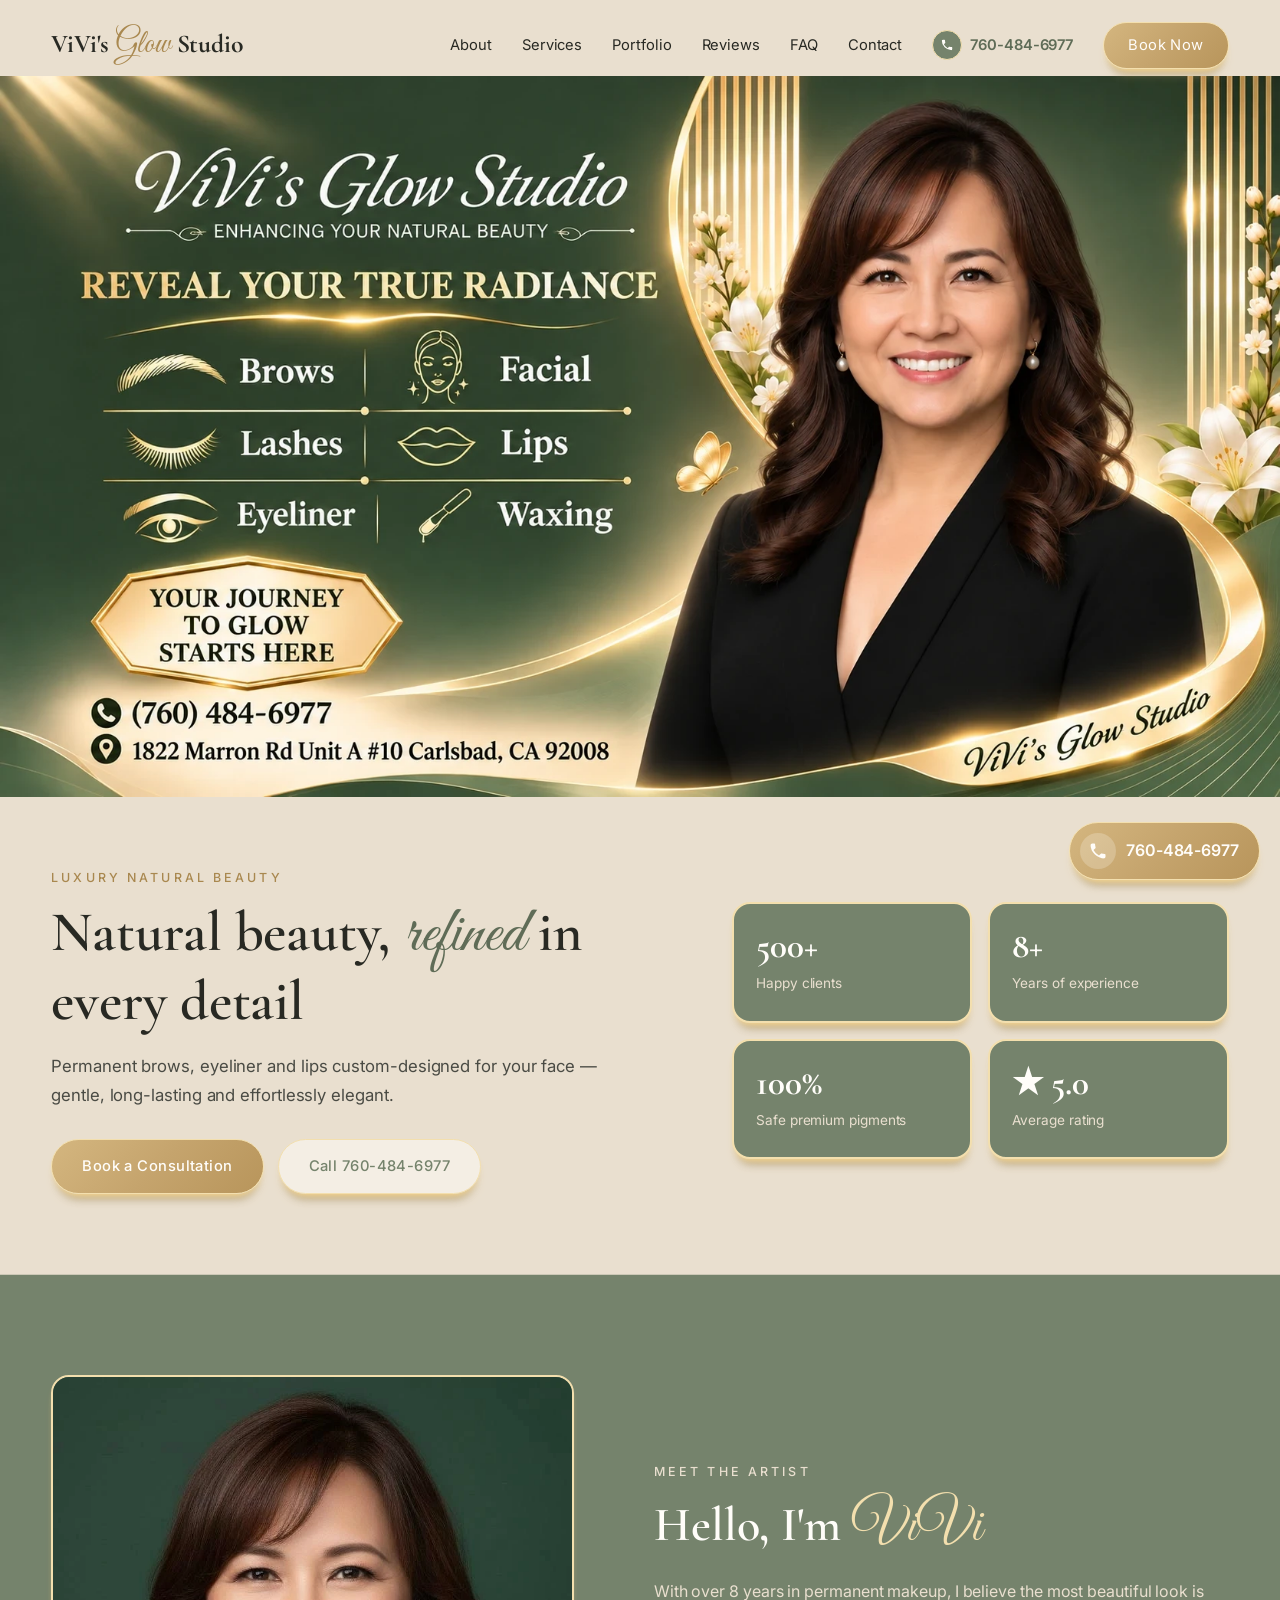
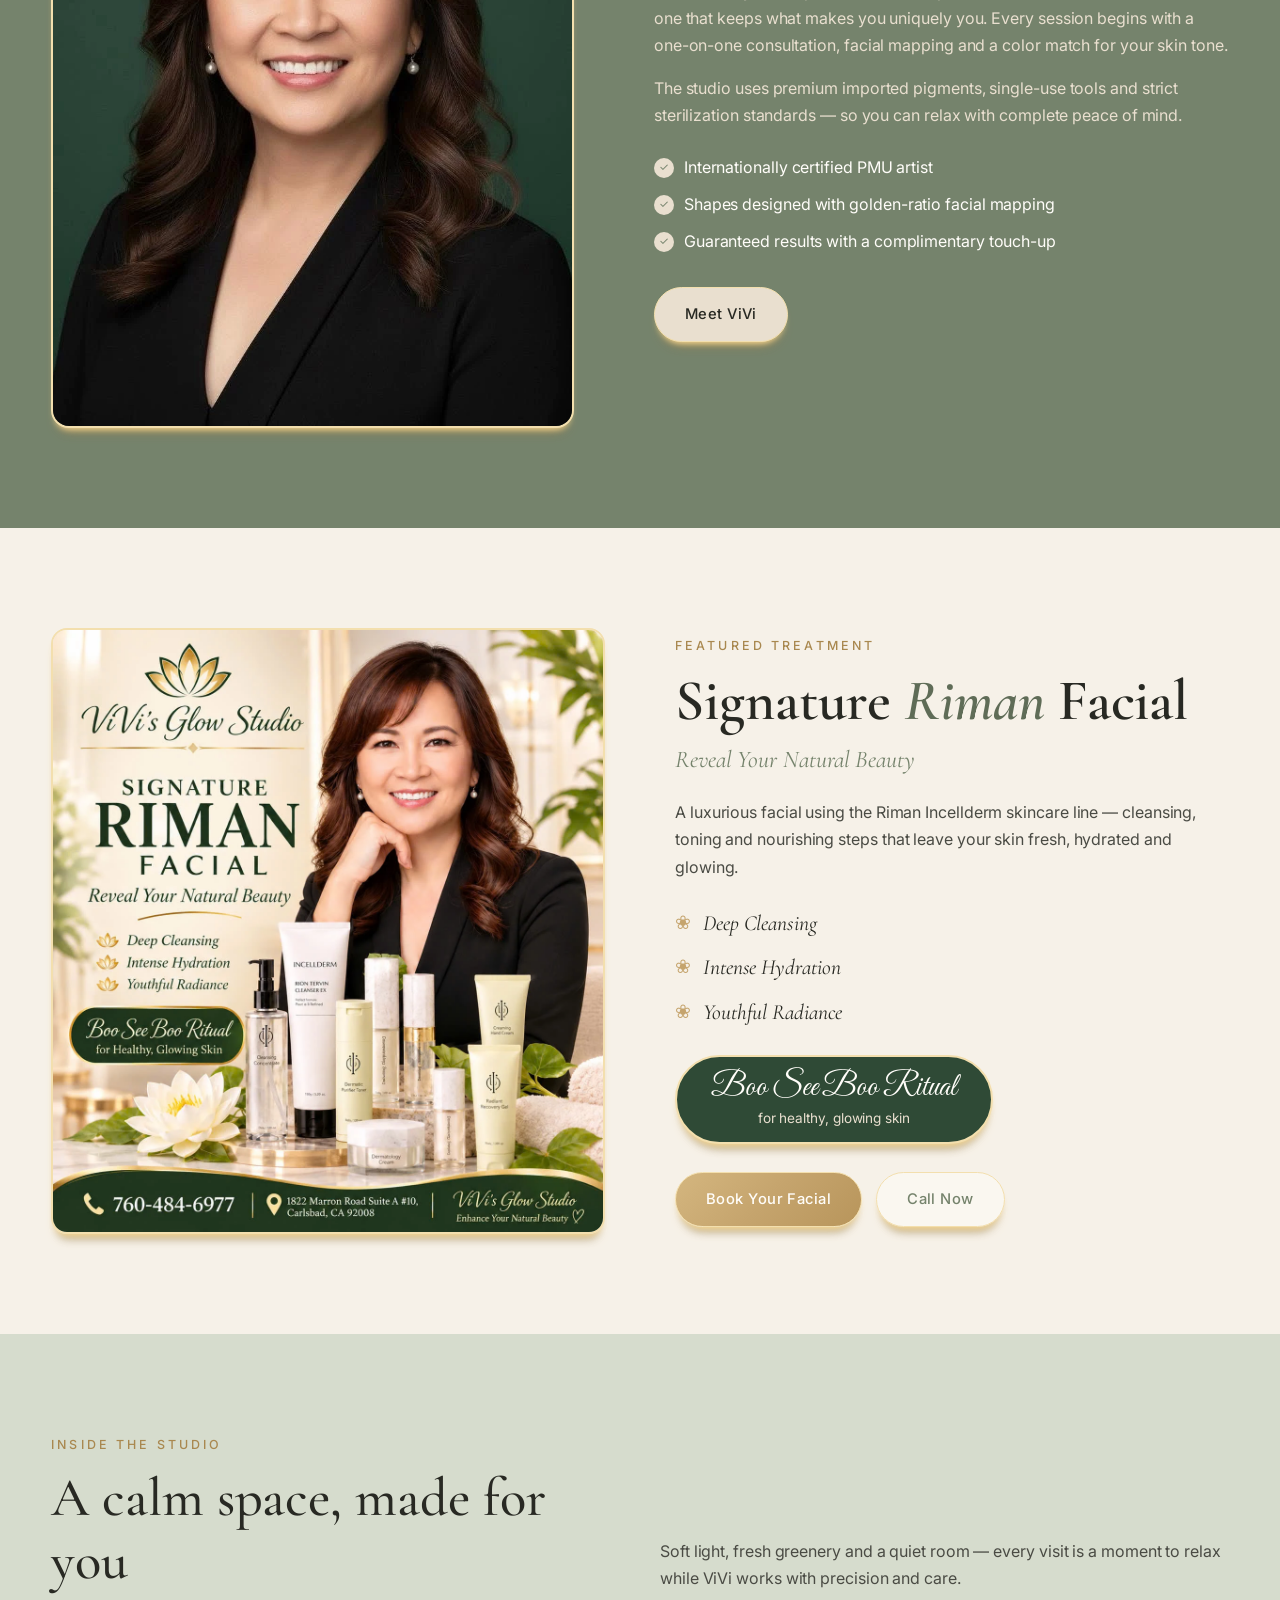
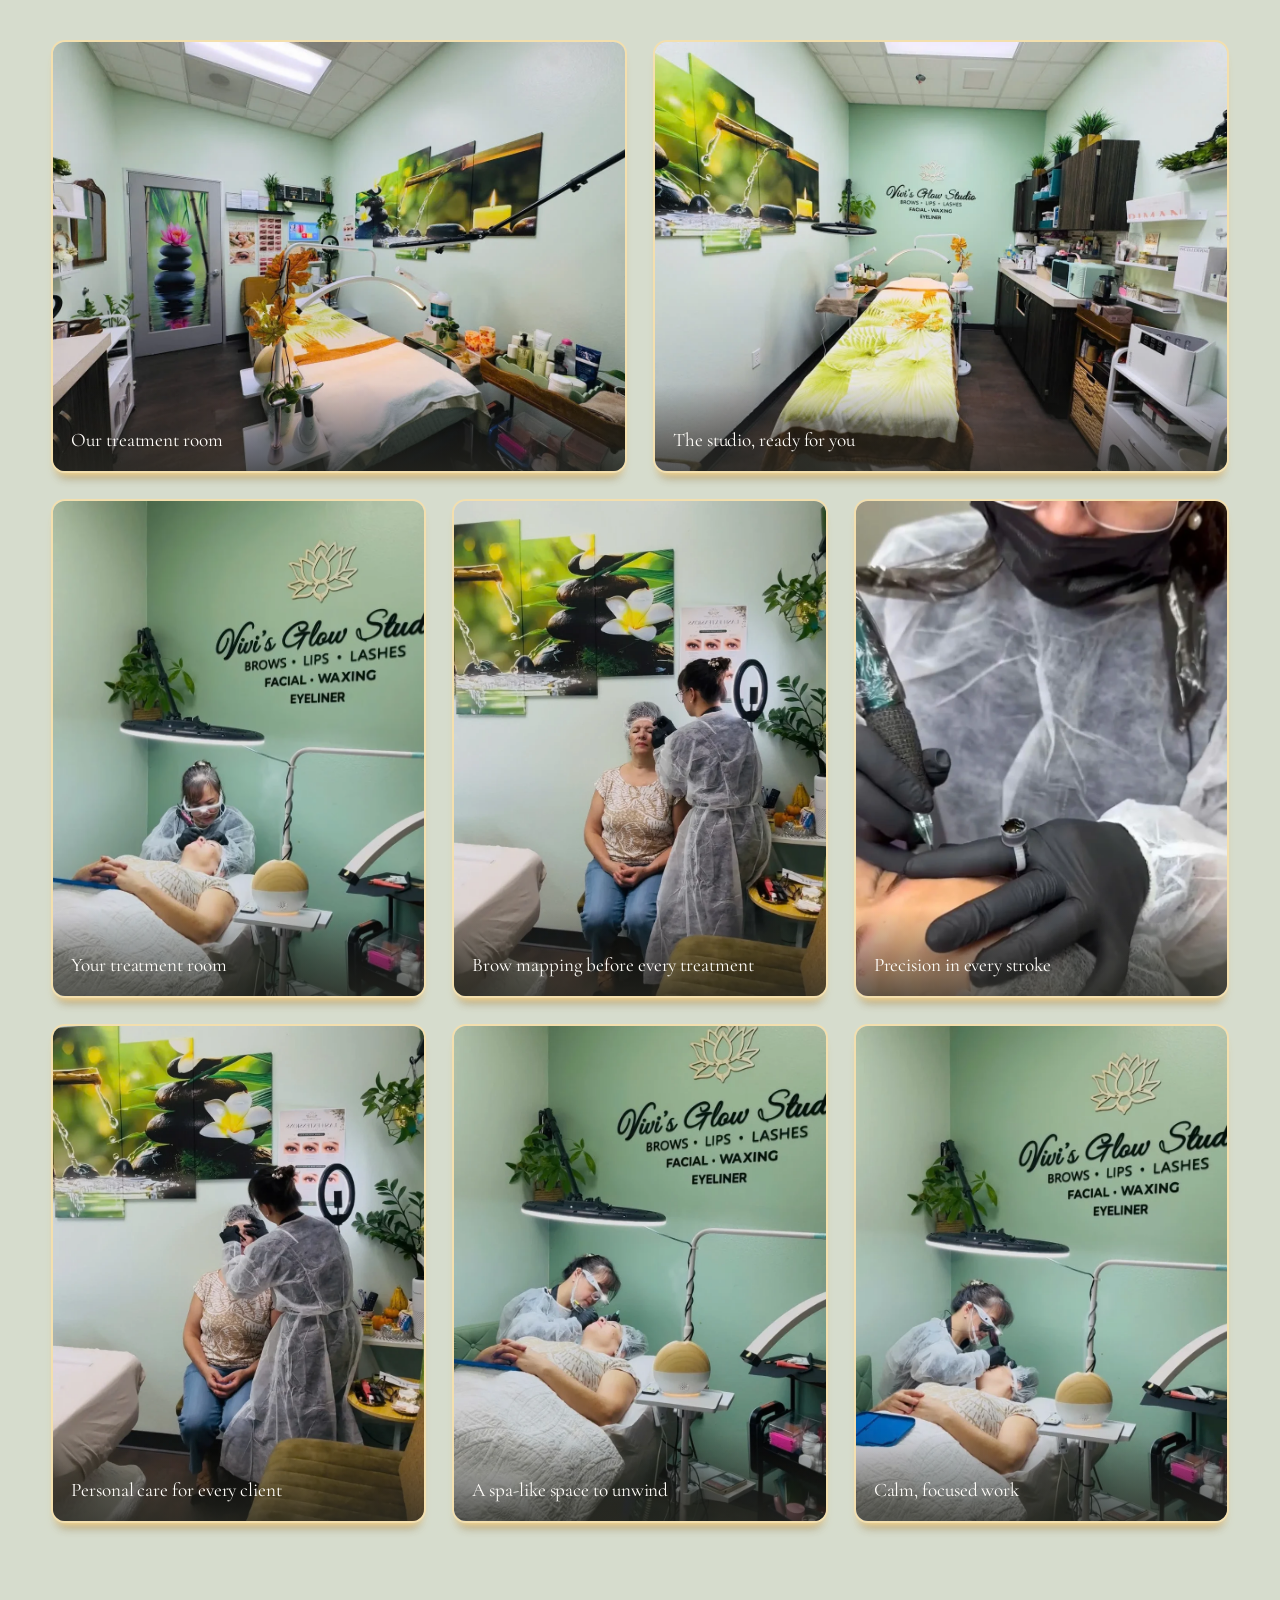
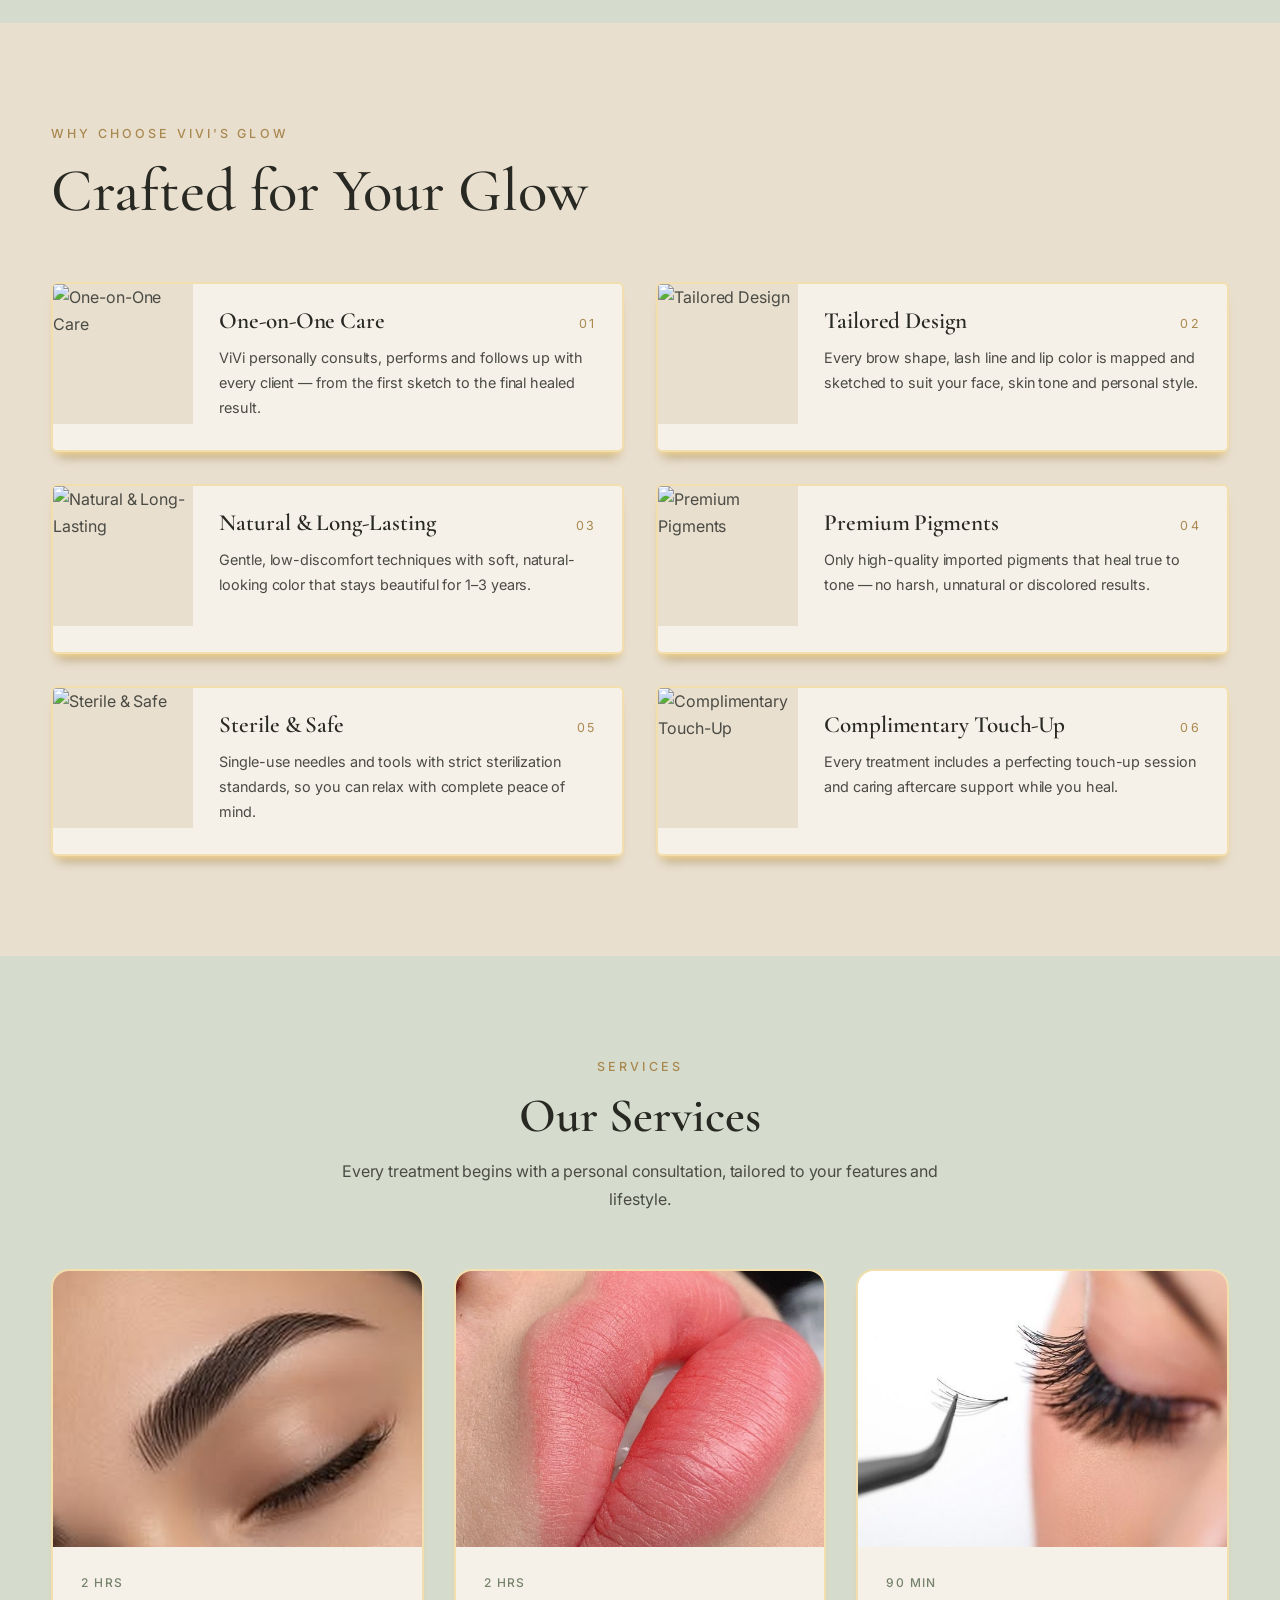
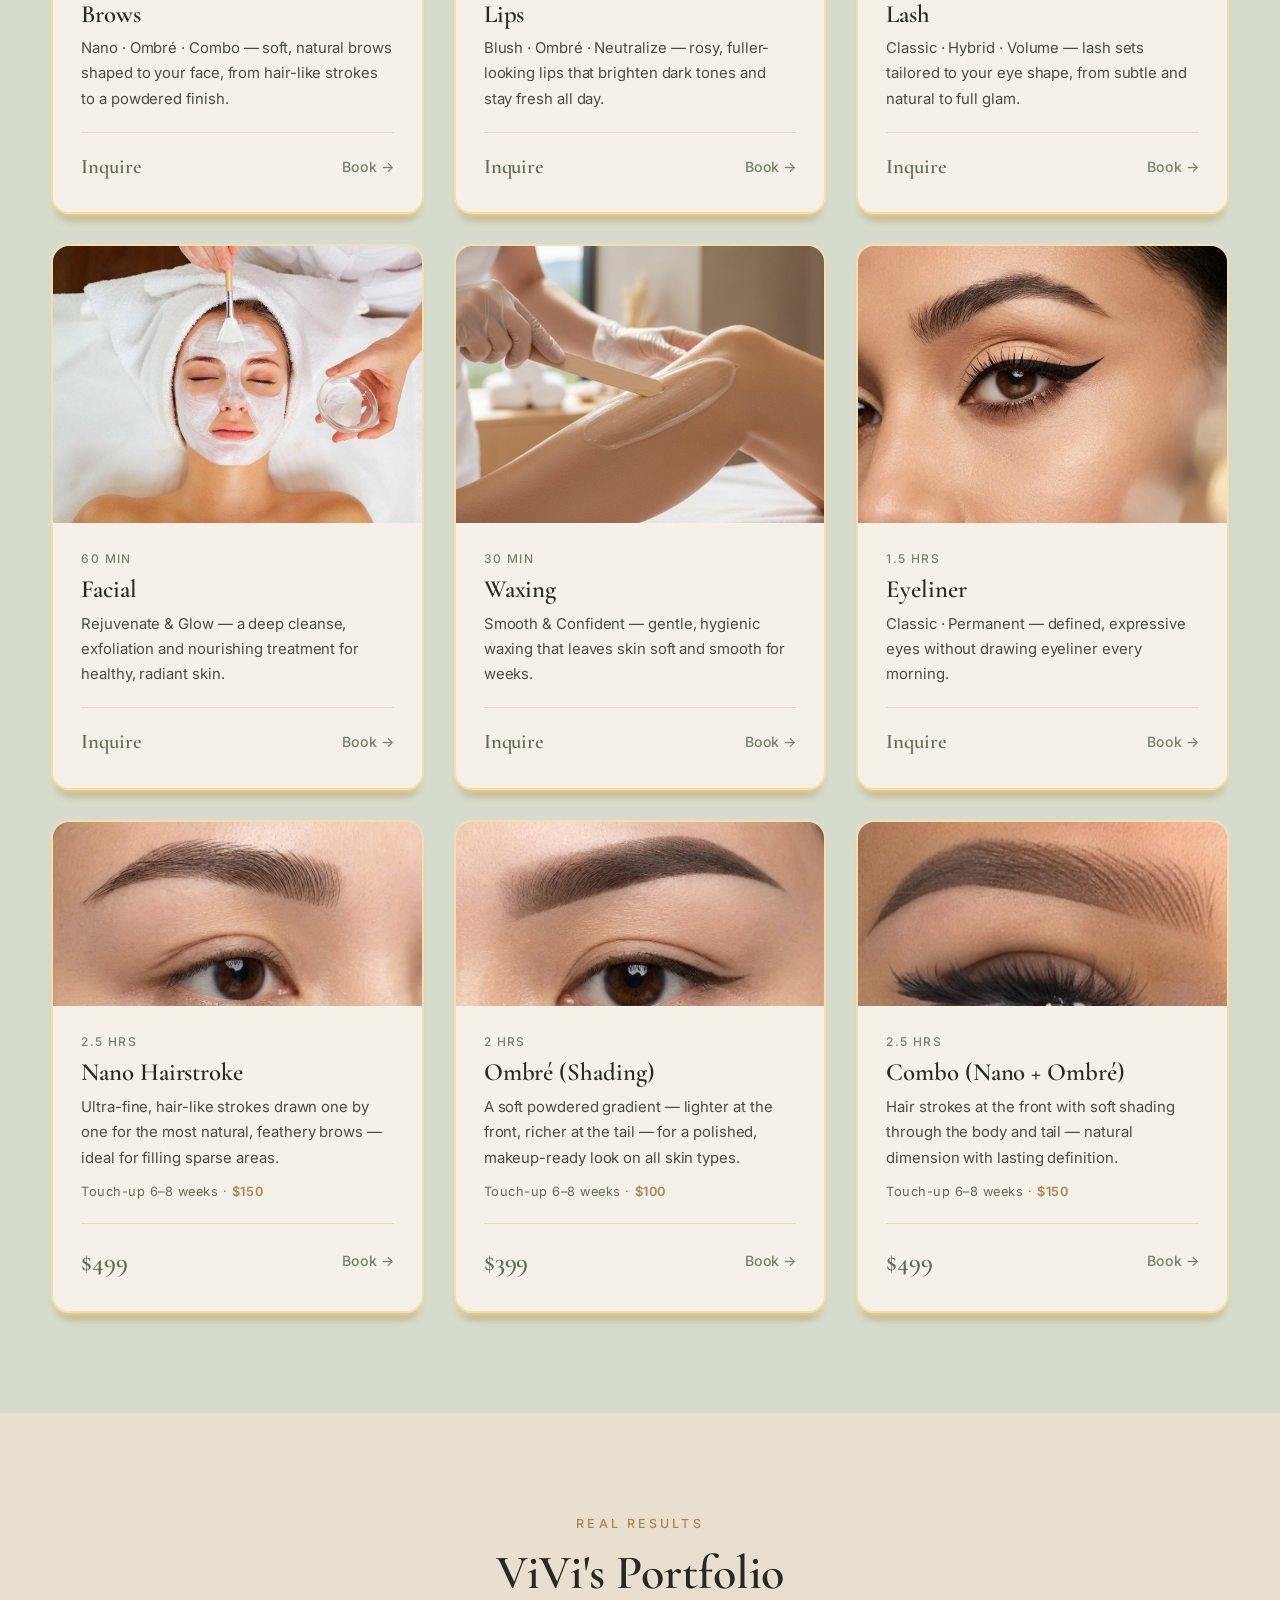
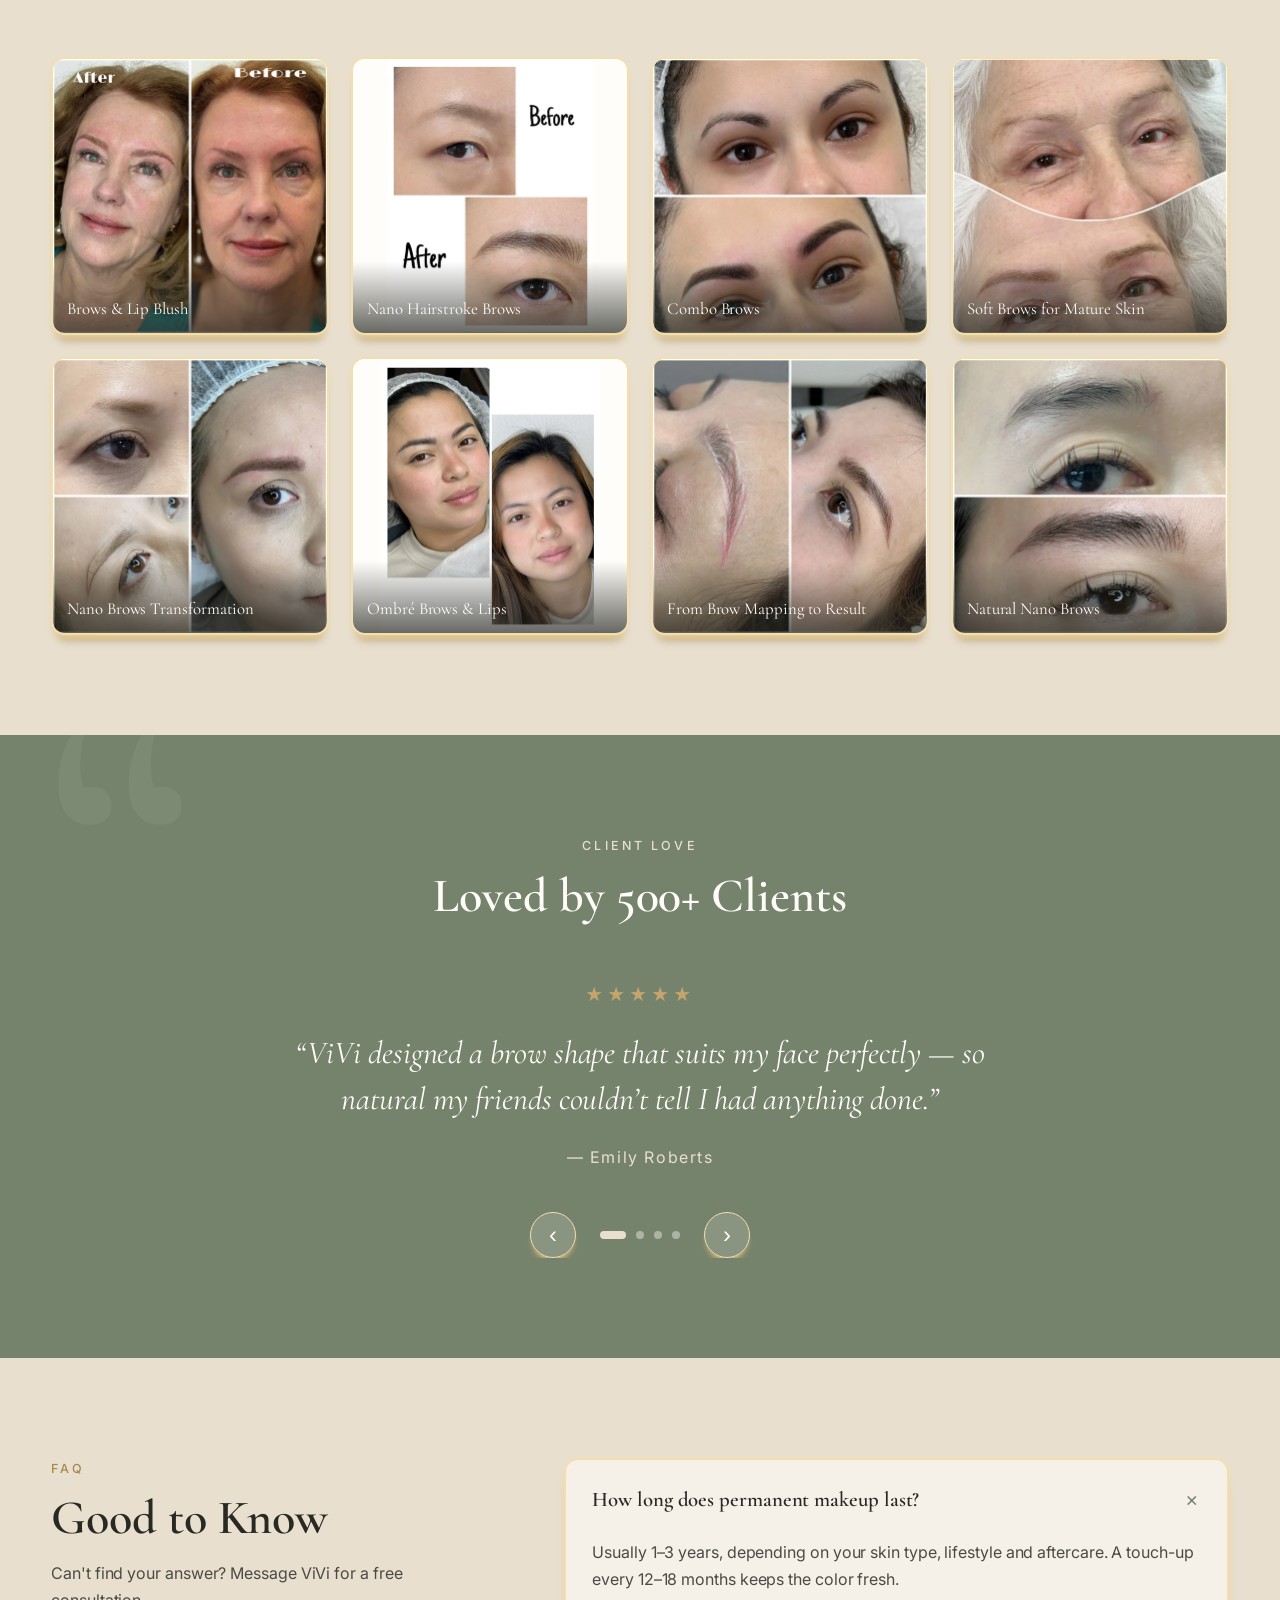
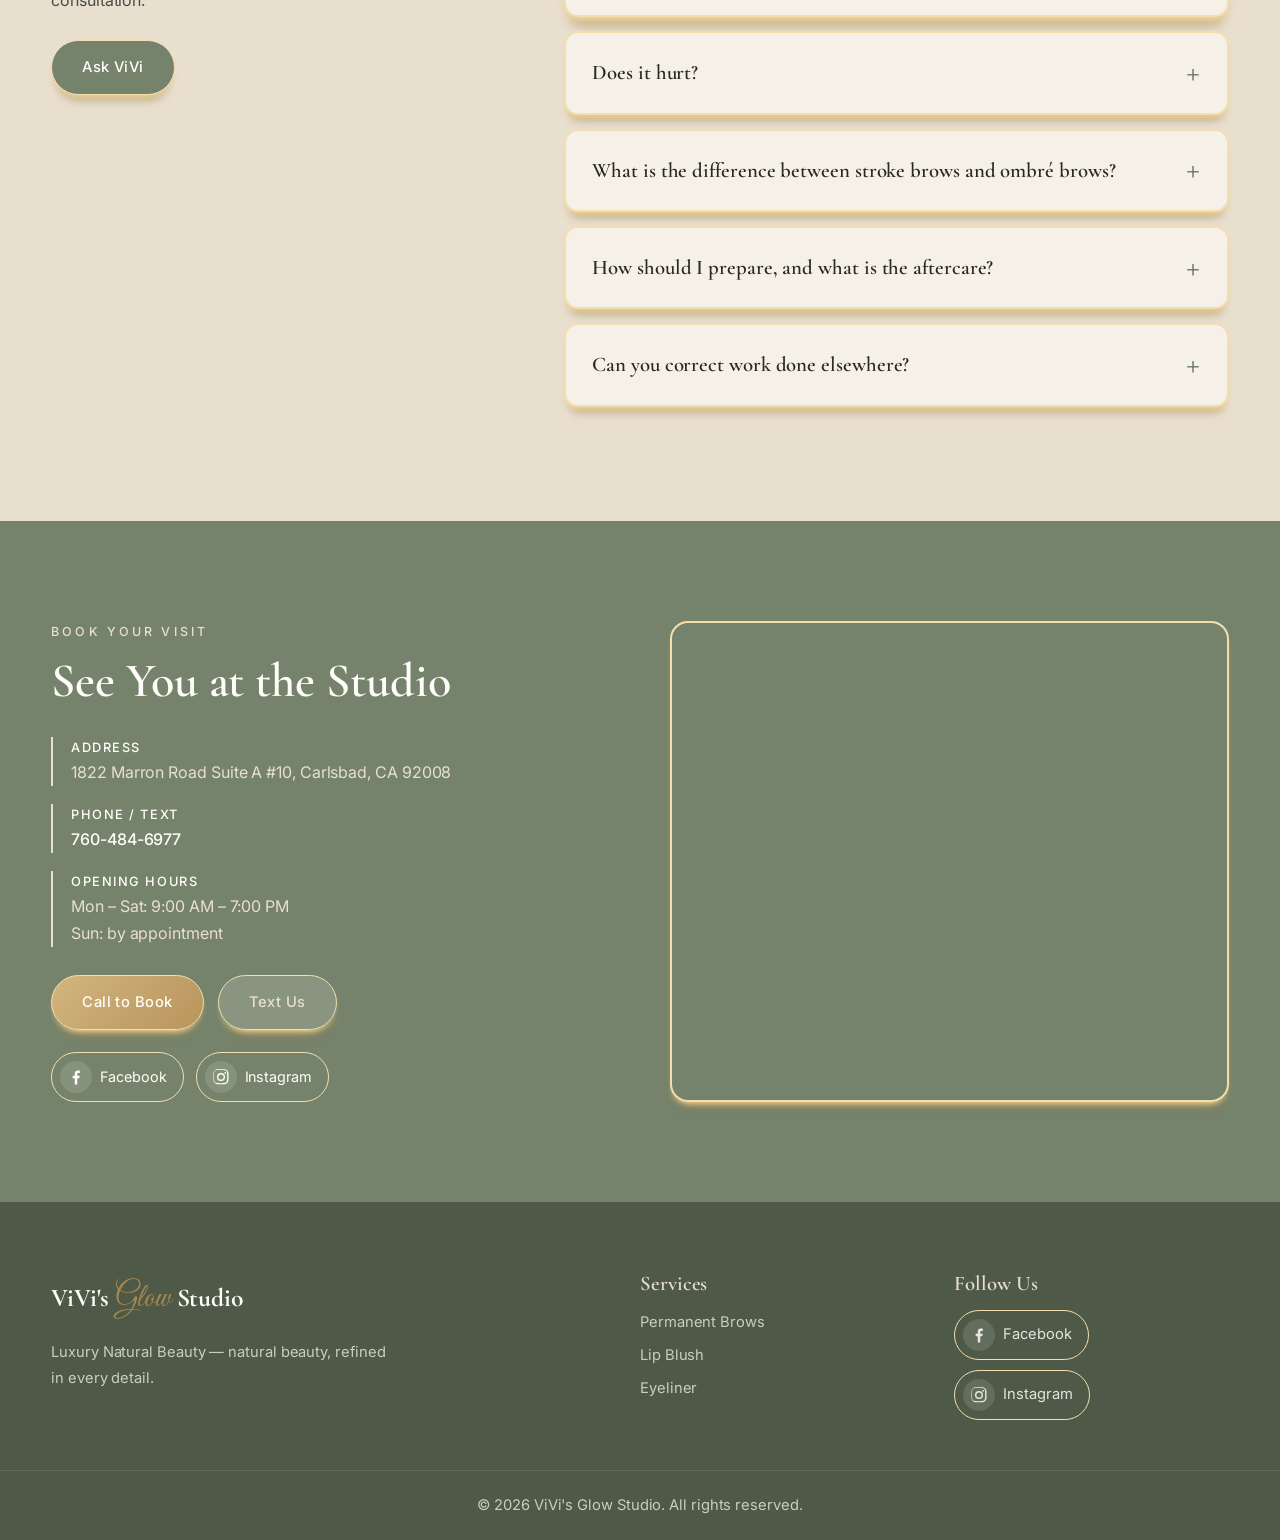
==== index.html @ ba979e80 "New cover, room photos, social icons, sharper service photos, call buttons, mobile menu fix Co-Autho" ====
<!DOCTYPE html>
<html lang="en">
<head>
<meta charset="UTF-8">
<meta name="viewport" content="width=device-width, initial-scale=1">
<title>ViVi's Glow Studio – Permanent Makeup & Natural Beauty</title>
<meta name="description" content="ViVi's Glow Studio – Natural, luxurious permanent makeup for brows, eyeliner and lips. One-on-one consultation, custom design, long-lasting results.">
<link rel="preconnect" href="https://fonts.googleapis.com">
<link rel="preconnect" href="https://fonts.gstatic.com" crossorigin>
<link href="https://fonts.googleapis.com/css2?family=Cormorant+Garamond:ital,wght@0,500;0,600;0,700;1,500;1,600&family=Inter:wght@300;400;500;600&family=Great+Vibes&display=swap" rel="stylesheet">
<link rel="stylesheet" href="style.css?v=46">
</head>
<body>

<!-- ============ HEADER ============ -->
<header class="header" id="top">
  <div class="container header__inner">
    <a href="#top" class="logo">ViVi's <span>Glow</span> Studio</a>
    <nav class="nav" id="nav">
      <a href="#about">About</a>
      <a href="#services">Services</a>
      <a href="#portfolio">Portfolio</a>
      <a href="#reviews">Reviews</a>
      <a href="#faq">FAQ</a>
      <a href="#contact">Contact</a>
      <a href="tel:+17604846977" class="nav__phone" aria-label="Call now: 760-484-6977"><svg viewBox="0 0 24 24" aria-hidden="true"><path d="M6.6 10.8a15.1 15.1 0 0 0 6.6 6.6l2.2-2.2c.3-.3.7-.4 1-.2 1.1.4 2.3.6 3.6.6.6 0 1 .4 1 1V20c0 .6-.4 1-1 1A17 17 0 0 1 3 4c0-.6.4-1 1-1h3.5c.6 0 1 .4 1 1 0 1.3.2 2.5.6 3.6.1.3 0 .7-.2 1L6.6 10.8z"/></svg><span>760-484-6977</span></a>
      <a href="#contact" class="btn btn--gold nav__cta">Book Now</a>
    </nav>
    <button class="burger" id="burger" aria-label="Open menu"><span></span><span></span><span></span></button>
  </div>
</header>

<!-- ============ ẢNH BÌA ============ -->
<section class="cover">
  <img src="images/cover-main.webp" alt="ViVi's Glow Studio – Reveal your true radiance: brows, lashes, eyeliner, facial, lips and waxing" class="cover__single" width="1670" height="941">
</section>

<!-- ============ HERO ============ -->
<section class="hero">
  <div class="container hero__inner">
    <div class="hero__text reveal">
      <p class="eyebrow">Luxury Natural Beauty</p>
      <h1>Natural beauty, <em>refined</em> in every detail</h1>
      <p class="hero__sub">Permanent brows, eyeliner and lips custom-designed for your face — gentle, long-lasting and effortlessly elegant.</p>
      <div class="hero__btns">
        <a href="#contact" class="btn btn--gold">Book a Consultation</a>
        <a href="tel:+17604846977" class="btn btn--outline">Call 760-484-6977</a>
      </div>
    </div>
    <ul class="trust reveal">
      <li><strong>500+</strong><span>Happy clients</span></li>
      <li><strong>8+</strong><span>Years of experience</span></li>
      <li><strong>100%</strong><span>Safe premium pigments</span></li>
      <li><strong>★ 5.0</strong><span>Average rating</span></li>
    </ul>
  </div>
</section>

<!-- ============ ABOUT ============ -->
<section class="section about" id="about">
  <div class="container about__inner">
    <div class="about__img reveal">
      <img src="images/vivi-portrait.webp" alt="Artist ViVi">
    </div>
    <div class="about__text reveal">
      <p class="eyebrow">Meet the Artist</p>
      <h2>Hello, I'm <em>ViVi</em></h2>
      <p>With over 8 years in permanent makeup, I believe the most beautiful look is one that keeps what makes you uniquely you. Every session begins with a one-on-one consultation, facial mapping and a color match for your skin tone.</p>
      <p>The studio uses premium imported pigments, single-use tools and strict sterilization standards — so you can relax with complete peace of mind.</p>
      <ul class="checks">
        <li>Internationally certified PMU artist</li>
        <li>Shapes designed with golden-ratio facial mapping</li>
        <li>Guaranteed results with a complimentary touch-up</li>
      </ul>
      <a href="#contact" class="btn btn--sage">Meet ViVi</a>
    </div>
  </div>
</section>

<!-- ============ FEATURED: RIMAN FACIAL ============ -->
<section class="section feature" id="facial">
  <div class="container feature__inner">
    <figure class="feature__img reveal"><img src="images/riman-facial.webp" alt="Signature Riman Facial at ViVi's Glow Studio" loading="lazy"><figcaption hidden>Signature Riman Facial</figcaption></figure>
    <div class="feature__text reveal">
      <p class="eyebrow">Featured Treatment</p>
      <h2>Signature <em>Riman</em> Facial</h2>
      <p class="feature__sub">Reveal Your Natural Beauty</p>
      <p>A luxurious facial using the Riman Incellderm skincare line — cleansing, toning and nourishing steps that leave your skin fresh, hydrated and glowing.</p>
      <ul class="feature__list">
          <li><span class="lotus">❀</span>Deep Cleansing</li>
          <li><span class="lotus">❀</span>Intense Hydration</li>
          <li><span class="lotus">❀</span>Youthful Radiance</li>
      </ul>
      <div class="feature__ritual"><b>Boo See Boo Ritual</b><span>for healthy, glowing skin</span></div>
      <div class="feature__btns">
        <a href="#contact" class="btn btn--gold">Book Your Facial</a>
        <a href="tel:+17604846977" class="btn btn--outline">Call Now</a>
      </div>
    </div>
  </div>
</section>

<!-- ============ STUDIO ============ -->
<section class="section studio" id="studio">
  <div class="container">
    <div class="studio__head reveal">
      <div>
        <p class="eyebrow">Inside the Studio</p>
        <h2>A calm space, made for you</h2>
      </div>
      <p>Soft light, fresh greenery and a quiet room — every visit is a moment to relax while ViVi works with precision and care.</p>
    </div>
    <div class="studio__wide">
      <figure class="reveal"><img src="images/room-1.webp" alt="Our treatment room" loading="lazy"><figcaption>Our treatment room</figcaption></figure>
      <figure class="reveal"><img src="images/room-2.webp" alt="The studio, ready for you" loading="lazy"><figcaption>The studio, ready for you</figcaption></figure>
    </div>
    <div class="studio__grid">
      <figure class="reveal"><img src="images/studio-1.webp" alt="Your treatment room" loading="lazy"><figcaption>Your treatment room</figcaption></figure>
      <figure class="reveal"><img src="images/studio-2.webp" alt="Brow mapping before every treatment" loading="lazy"><figcaption>Brow mapping before every treatment</figcaption></figure>
      <figure class="reveal"><img src="images/studio-3.webp" alt="Precision in every stroke" loading="lazy"><figcaption>Precision in every stroke</figcaption></figure>
      <figure class="reveal"><img src="images/studio-4.webp" alt="Personal care for every client" loading="lazy"><figcaption>Personal care for every client</figcaption></figure>
      <figure class="reveal"><img src="images/studio-5.webp" alt="A spa-like space to unwind" loading="lazy"><figcaption>A spa-like space to unwind</figcaption></figure>
      <figure class="reveal"><img src="images/studio-6.webp" alt="Calm, focused work" loading="lazy"><figcaption>Calm, focused work</figcaption></figure>
    </div>
  </div>
</section>

<!-- ============ WHY ============ -->
<section class="section why">
  <div class="container">
    <div class="why__head reveal">
      <p class="eyebrow">Why Choose ViVi's Glow</p>
      <h2>Crafted for Your Glow</h2>
    </div>
    <div class="why-grid">
      <article class="why-card reveal">
        <div class="why-card__img"><img src="https://images.unsplash.com/photo-1487412947147-5cebf100ffc2?w=400&q=80" alt="One-on-One Care"></div>
        <div class="why-card__body">
          <div class="why-card__top"><h3>One-on-One Care</h3><span class="why-card__num">01</span></div>
          <p>ViVi personally consults, performs and follows up with every client — from the first sketch to the final healed result.</p>
        </div>
      </article>
      <article class="why-card reveal">
        <div class="why-card__img"><img src="https://images.unsplash.com/photo-1531746020798-e6953c6e8e04?w=400&q=80" alt="Tailored Design"></div>
        <div class="why-card__body">
          <div class="why-card__top"><h3>Tailored Design</h3><span class="why-card__num">02</span></div>
          <p>Every brow shape, lash line and lip color is mapped and sketched to suit your face, skin tone and personal style.</p>
        </div>
      </article>
      <article class="why-card reveal">
        <div class="why-card__img"><img src="https://images.unsplash.com/photo-1594744803329-e58b31de8bf5?w=400&q=80" alt="Natural & Long-Lasting"></div>
        <div class="why-card__body">
          <div class="why-card__top"><h3>Natural & Long-Lasting</h3><span class="why-card__num">03</span></div>
          <p>Gentle, low-discomfort techniques with soft, natural-looking color that stays beautiful for 1–3 years.</p>
        </div>
      </article>
      <article class="why-card reveal">
        <div class="why-card__img"><img src="https://images.unsplash.com/photo-1522335789203-aabd1fc54bc9?w=400&q=80" alt="Premium Pigments"></div>
        <div class="why-card__body">
          <div class="why-card__top"><h3>Premium Pigments</h3><span class="why-card__num">04</span></div>
          <p>Only high-quality imported pigments that heal true to tone — no harsh, unnatural or discolored results.</p>
        </div>
      </article>
      <article class="why-card reveal">
        <div class="why-card__img"><img src="https://images.unsplash.com/photo-1515377905703-c4788e51af15?w=400&q=80" alt="Sterile & Safe"></div>
        <div class="why-card__body">
          <div class="why-card__top"><h3>Sterile & Safe</h3><span class="why-card__num">05</span></div>
          <p>Single-use needles and tools with strict sterilization standards, so you can relax with complete peace of mind.</p>
        </div>
      </article>
      <article class="why-card reveal">
        <div class="why-card__img"><img src="https://images.unsplash.com/photo-1512496015851-a90fb38ba796?w=400&q=80" alt="Complimentary Touch-Up"></div>
        <div class="why-card__body">
          <div class="why-card__top"><h3>Complimentary Touch-Up</h3><span class="why-card__num">06</span></div>
          <p>Every treatment includes a perfecting touch-up session and caring aftercare support while you heal.</p>
        </div>
      </article>
    </div>
  </div>
</section>

<!-- ============ SERVICES ============ -->
<section class="section services" id="services">
  <div class="container">
    <div class="heading reveal">
      <p class="eyebrow">Services</p>
      <h2>Our Services</h2>
      <p>Every treatment begins with a personal consultation, tailored to your features and lifestyle.</p>
    </div>
    <div class="grid grid--3">
      <article class="service reveal">
        <div class="service__img"><img src="images/svc-brows.jpg?v=2" alt="Brows"></div>
        <div class="service__body">
          <span class="service__time">2 hrs</span>
          <h3>Brows</h3>
          <p>Nano · Ombré · Combo — soft, natural brows shaped to your face, from hair-like strokes to a powdered finish.</p>
          <div class="service__foot"><span class="price">Inquire</span><a href="#contact">Book →</a></div>
        </div>
      </article>
      <article class="service reveal">
        <div class="service__img"><img src="images/svc-lips.jpg?v=2" alt="Lips"></div>
        <div class="service__body">
          <span class="service__time">2 hrs</span>
          <h3>Lips</h3>
          <p>Blush · Ombré · Neutralize — rosy, fuller-looking lips that brighten dark tones and stay fresh all day.</p>
          <div class="service__foot"><span class="price">Inquire</span><a href="#contact">Book →</a></div>
        </div>
      </article>
      <article class="service reveal">
        <div class="service__img"><img src="images/svc-lash.jpg?v=2" alt="Lash"></div>
        <div class="service__body">
          <span class="service__time">90 min</span>
          <h3>Lash</h3>
          <p>Classic · Hybrid · Volume — lash sets tailored to your eye shape, from subtle and natural to full glam.</p>
          <div class="service__foot"><span class="price">Inquire</span><a href="#contact">Book →</a></div>
        </div>
      </article>
      <article class="service reveal">
        <div class="service__img"><img src="images/svc-facial.jpg?v=2" alt="Facial"></div>
        <div class="service__body">
          <span class="service__time">60 min</span>
          <h3>Facial</h3>
          <p>Rejuvenate & Glow — a deep cleanse, exfoliation and nourishing treatment for healthy, radiant skin.</p>
          <div class="service__foot"><span class="price">Inquire</span><a href="#contact">Book →</a></div>
        </div>
      </article>
      <article class="service reveal">
        <div class="service__img"><img src="images/svc-waxing.jpg?v=2" alt="Waxing"></div>
        <div class="service__body">
          <span class="service__time">30 min</span>
          <h3>Waxing</h3>
          <p>Smooth & Confident — gentle, hygienic waxing that leaves skin soft and smooth for weeks.</p>
          <div class="service__foot"><span class="price">Inquire</span><a href="#contact">Book →</a></div>
        </div>
      </article>
      <article class="service reveal">
        <div class="service__img"><img src="images/svc-eyeliner.jpg?v=2" alt="Eyeliner"></div>
        <div class="service__body">
          <span class="service__time">1.5 hrs</span>
          <h3>Eyeliner</h3>
          <p>Classic · Permanent — defined, expressive eyes without drawing eyeliner every morning.</p>
          <div class="service__foot"><span class="price">Inquire</span><a href="#contact">Book →</a></div>
        </div>
      </article>
      <article class="service service--brow reveal">
        <div class="service__img"><img src="images/svc-nano.jpg?v=2" alt="Nano Hairstroke"></div>
        <div class="service__body">
          <span class="service__time">2.5 hrs</span>
          <h3>Nano Hairstroke</h3>
          <p>Ultra-fine, hair-like strokes drawn one by one for the most natural, feathery brows — ideal for filling sparse areas.</p>
          <span class="service__touch">Touch-up 6–8 weeks · <b>$150</b></span>
          <div class="service__foot"><span class="price">$499</span><a href="#contact">Book →</a></div>
        </div>
      </article>
      <article class="service service--brow reveal">
        <div class="service__img"><img src="images/svc-ombre.jpg?v=2" alt="Ombré (Shading)"></div>
        <div class="service__body">
          <span class="service__time">2 hrs</span>
          <h3>Ombré (Shading)</h3>
          <p>A soft powdered gradient — lighter at the front, richer at the tail — for a polished, makeup-ready look on all skin types.</p>
          <span class="service__touch">Touch-up 6–8 weeks · <b>$100</b></span>
          <div class="service__foot"><span class="price">$399</span><a href="#contact">Book →</a></div>
        </div>
      </article>
      <article class="service service--brow reveal">
        <div class="service__img"><img src="images/svc-combo.jpg?v=2" alt="Combo (Nano + Ombré)"></div>
        <div class="service__body">
          <span class="service__time">2.5 hrs</span>
          <h3>Combo (Nano + Ombré)</h3>
          <p>Hair strokes at the front with soft shading through the body and tail — natural dimension with lasting definition.</p>
          <span class="service__touch">Touch-up 6–8 weeks · <b>$150</b></span>
          <div class="service__foot"><span class="price">$499</span><a href="#contact">Book →</a></div>
        </div>
      </article>
    </div>
  </div>
</section>

<!-- ============ PORTFOLIO ============ -->
<section class="section portfolio" id="portfolio">
  <div class="container">
    <div class="heading reveal">
      <p class="eyebrow">Real Results</p>
      <h2>ViVi's Portfolio</h2>
    </div>
        <div class="gallery gallery--ba">
      <figure class="reveal"><img src="images/pf-1.webp" alt="Brows & Lip Blush – before and after" loading="lazy"><figcaption>Brows & Lip Blush</figcaption></figure>
      <figure class="reveal"><img src="images/pf-2.webp" alt="Nano Hairstroke Brows – before and after" loading="lazy"><figcaption>Nano Hairstroke Brows</figcaption></figure>
      <figure class="reveal"><img src="images/pf-3.webp" alt="Combo Brows – before and after" loading="lazy"><figcaption>Combo Brows</figcaption></figure>
      <figure class="reveal"><img src="images/pf-4.webp" alt="Soft Brows for Mature Skin – before and after" loading="lazy"><figcaption>Soft Brows for Mature Skin</figcaption></figure>
      <figure class="reveal"><img src="images/pf-5.webp" alt="Nano Brows Transformation – before and after" loading="lazy"><figcaption>Nano Brows Transformation</figcaption></figure>
      <figure class="reveal"><img src="images/pf-6.webp" alt="Ombré Brows & Lips – before and after" loading="lazy"><figcaption>Ombré Brows & Lips</figcaption></figure>
      <figure class="reveal"><img src="images/pf-7.webp" alt="From Brow Mapping to Result – before and after" loading="lazy"><figcaption>From Brow Mapping to Result</figcaption></figure>
      <figure class="reveal"><img src="images/pf-8.webp" alt="Natural Nano Brows – before and after" loading="lazy"><figcaption>Natural Nano Brows</figcaption></figure>
    </div>

  </div>
</section>

<!-- ============ REVIEWS ============ -->
<section class="section reviews" id="reviews">
  <div class="container">
    <div class="heading heading--light reveal">
      <p class="eyebrow">Client Love</p>
      <h2>Loved by 500+ Clients</h2>
    </div>
    <div class="slider reveal">
      <div class="slider__track" id="track">
        <blockquote class="review"><div class="stars">★★★★★</div><p>“ViVi designed a brow shape that suits my face perfectly — so natural my friends couldn’t tell I had anything done.”</p><cite>— Emily Roberts</cite></blockquote>
        <blockquote class="review"><div class="stars">★★★★★</div><p>“The studio is spotless and elegant. My lip blush was almost painless and healed into the prettiest peach-pink.”</p><cite>— Sarah Mitchell</cite></blockquote>
        <blockquote class="review"><div class="stars">★★★★★</div><p>“I’m very particular, but ViVi was so patient — she refined the shape until I loved it before starting.”</p><cite>— Jessica Parker</cite></blockquote>
        <blockquote class="review"><div class="stars">★★★★★</div><p>“My eyes look so much more alive now. I wake up feeling confident without any makeup.”</p><cite>— Olivia Thompson</cite></blockquote>
      </div>
      <div class="slider__nav">
        <button id="prev" aria-label="Previous">‹</button>
        <div class="dots" id="dots"></div>
        <button id="next" aria-label="Next">›</button>
      </div>
    </div>
  </div>
</section>

<!-- ============ FAQ ============ -->
<section class="section faq" id="faq">
  <div class="container faq__inner">
    <div class="heading heading--left reveal">
      <p class="eyebrow">FAQ</p>
      <h2>Good to Know</h2>
      <p>Can't find your answer? Message ViVi for a free consultation.</p>
      <a href="#contact" class="btn btn--sage">Ask ViVi</a>
    </div>
    <div class="accordion reveal">
      <details open><summary>How long does permanent makeup last?</summary><p>Usually 1–3 years, depending on your skin type, lifestyle and aftercare. A touch-up every 12–18 months keeps the color fresh.</p></details>
      <details><summary>Does it hurt?</summary><p>We use a professional topical numbing cream, so most clients only feel a light scratching sensation.</p></details>
      <details><summary>What is the difference between stroke brows and ombré brows?</summary><p>Stroke brows create individual hair-like lines and suit dry to normal skin. Ombré brows give a soft powdered effect and suit all skin types, including oily skin.</p></details>
      <details><summary>How should I prepare, and what is the aftercare?</summary><p>Avoid alcohol and caffeine for 24 hours before. Afterwards, keep the area dry for 7 days, skip makeup on it and avoid sun exposure.</p></details>
      <details><summary>Can you correct work done elsewhere?</summary><p>Yes. ViVi will assess your current brows or lips and recommend the right option — lightening, color correction or a cover-up.</p></details>
    </div>
  </div>
</section>

<!-- ============ CONTACT ============ -->
<section class="section contact" id="contact">
  <div class="container contact__inner">
    <div class="contact__info reveal">
      <p class="eyebrow">Book Your Visit</p>
      <h2>See You at the Studio</h2>
      <ul class="info">
        <li><b>Address</b>1822 Marron Road Suite A #10, Carlsbad, CA 92008</li>
        <li><b>Phone / Text</b><a href="tel:+17604846977">760-484-6977</a></li>
        <li><b>Opening Hours</b>Mon – Sat: 9:00 AM – 7:00 PM<br>Sun: by appointment</li>
      </ul>
      <div class="contact__btns">
        <a href="tel:+17604846977" class="btn btn--gold">Call to Book</a>
        <a href="sms:+17604846977" class="btn btn--light">Text Us</a>
      </div>
      <div class="social social--contact"><a href="https://www.facebook.com/ViviGlowStudio" target="_blank" rel="noopener" aria-label="Facebook" class="social__link"><svg viewBox="0 0 24 24" aria-hidden="true"><path d="M13.5 21v-7.5h2.5l.4-3h-2.9V8.6c0-.9.3-1.5 1.5-1.5h1.6V4.4c-.3 0-1.2-.1-2.3-.1-2.3 0-3.8 1.4-3.8 3.9v2.3H8v3h2.5V21h3z"/></svg><span>Facebook</span></a><a href="https://www.instagram.com/vivisglowstudio" target="_blank" rel="noopener" aria-label="Instagram" class="social__link"><svg viewBox="0 0 24 24" aria-hidden="true"><path d="M12 7.2A4.8 4.8 0 1 0 12 16.8 4.8 4.8 0 0 0 12 7.2zm0 7.9a3.1 3.1 0 1 1 0-6.2 3.1 3.1 0 0 1 0 6.2zm6.1-8.1a1.1 1.1 0 1 1-2.2 0 1.1 1.1 0 0 1 2.2 0zM21 8.1c-.1-1.5-.4-2.8-1.5-3.9S17.1 2.8 15.6 2.7C14.1 2.6 9.9 2.6 8.4 2.7 6.9 2.8 5.6 3.1 4.5 4.2S3.1 6.6 3 8.1c-.1 1.5-.1 5.7 0 7.2.1 1.5.4 2.8 1.5 3.9s2.4 1.4 3.9 1.5c1.5.1 5.7.1 7.2 0 1.5-.1 2.8-.4 3.9-1.5s1.4-2.4 1.5-3.9c.1-1.5.1-5.7 0-7.2zm-2 9.1c-.3.8-1 1.5-1.8 1.8-1.3.5-4.3.4-5.7.4s-4.4.1-5.7-.4c-.8-.3-1.5-1-1.8-1.8-.5-1.3-.4-4.3-.4-5.7s-.1-4.4.4-5.7c.3-.8 1-1.5 1.8-1.8 1.3-.5 4.3-.4 5.7-.4s4.4-.1 5.7.4c.8.3 1.5 1 1.8 1.8.5 1.3.4 4.3.4 5.7s.1 4.4-.4 5.7z"/></svg><span>Instagram</span></a></div>
    </div>
    <div class="map reveal">
      <iframe title="Map" loading="lazy" src="https://www.google.com/maps?q=1822+Marron+Road+Suite+A+10,+Carlsbad,+CA+92008&output=embed"></iframe>
    </div>
  </div>
</section>

<div class="lightbox" id="lightbox" aria-hidden="true"><button class="lightbox__close" aria-label="Close">×</button><img alt=""><p class="lightbox__cap"></p></div>

<!-- ============ FOOTER ============ -->
<footer class="footer">
  <div class="container footer__inner">
    <div>
      <a href="#top" class="logo logo--light">ViVi's <span>Glow</span> Studio</a>
      <p>Luxury Natural Beauty — natural beauty, refined in every detail.</p>
    </div>
    <div>
      <h4>Services</h4>
      <a href="#services">Permanent Brows</a><a href="#services">Lip Blush</a><a href="#services">Eyeliner</a>
    </div>
    <div>
      <h4>Follow Us</h4>
      <div class="social social--footer"><a href="https://www.facebook.com/ViviGlowStudio" target="_blank" rel="noopener" aria-label="Facebook" class="social__link"><svg viewBox="0 0 24 24" aria-hidden="true"><path d="M13.5 21v-7.5h2.5l.4-3h-2.9V8.6c0-.9.3-1.5 1.5-1.5h1.6V4.4c-.3 0-1.2-.1-2.3-.1-2.3 0-3.8 1.4-3.8 3.9v2.3H8v3h2.5V21h3z"/></svg><span>Facebook</span></a><a href="https://www.instagram.com/vivisglowstudio" target="_blank" rel="noopener" aria-label="Instagram" class="social__link"><svg viewBox="0 0 24 24" aria-hidden="true"><path d="M12 7.2A4.8 4.8 0 1 0 12 16.8 4.8 4.8 0 0 0 12 7.2zm0 7.9a3.1 3.1 0 1 1 0-6.2 3.1 3.1 0 0 1 0 6.2zm6.1-8.1a1.1 1.1 0 1 1-2.2 0 1.1 1.1 0 0 1 2.2 0zM21 8.1c-.1-1.5-.4-2.8-1.5-3.9S17.1 2.8 15.6 2.7C14.1 2.6 9.9 2.6 8.4 2.7 6.9 2.8 5.6 3.1 4.5 4.2S3.1 6.6 3 8.1c-.1 1.5-.1 5.7 0 7.2.1 1.5.4 2.8 1.5 3.9s2.4 1.4 3.9 1.5c1.5.1 5.7.1 7.2 0 1.5-.1 2.8-.4 3.9-1.5s1.4-2.4 1.5-3.9c.1-1.5.1-5.7 0-7.2zm-2 9.1c-.3.8-1 1.5-1.8 1.8-1.3.5-4.3.4-5.7.4s-4.4.1-5.7-.4c-.8-.3-1.5-1-1.8-1.8-.5-1.3-.4-4.3-.4-5.7s-.1-4.4.4-5.7c.3-.8 1-1.5 1.8-1.8 1.3-.5 4.3-.4 5.7-.4s4.4-.1 5.7.4c.8.3 1.5 1 1.8 1.8.5 1.3.4 4.3.4 5.7s.1 4.4-.4 5.7z"/></svg><span>Instagram</span></a></div>
    </div>
  </div>
  <p class="footer__copy">© 2026 ViVi's Glow Studio. All rights reserved.</p>
</footer>

<!-- Nút gọi nổi -->
<a href="tel:+17604846977" class="float-call" aria-label="Call now: 760-484-6977"><svg viewBox="0 0 24 24" aria-hidden="true"><path d="M6.6 10.8a15.1 15.1 0 0 0 6.6 6.6l2.2-2.2c.3-.3.7-.4 1-.2 1.1.4 2.3.6 3.6.6.6 0 1 .4 1 1V20c0 .6-.4 1-1 1A17 17 0 0 1 3 4c0-.6.4-1 1-1h3.5c.6 0 1 .4 1 1 0 1.3.2 2.5.6 3.6.1.3 0 .7-.2 1L6.6 10.8z"/></svg><span class="float-call__num">760-484-6977</span></a>

<script src="script.js?v=46"></script>
</body>
</html>
---- style.css ----
/* ===== ViVi's Glow Studio — Luxury Natural Beauty ===== */
:root{
  --sage:#75836C;
  --sage-dark:#5f6c57;
  --sage-light:#d6dccd;
  --sage-soft:#c3cbb8;
  --beige:#E9DFCF;
  --beige-light:#f6f1e8;
  --gold:#C5A46D;
  --gold-dark:#a9884f;
  --black:#282923;
  --text:#4a4b44;
  --white:#fffdf9;
  --serif:'Cormorant Garamond',Georgia,serif;
  --sans:'Inter',system-ui,sans-serif;
  --script:'Great Vibes',cursive;
  --radius:18px;
  --shadow:0 18px 40px -20px rgba(40,41,35,.25);
}
*{box-sizing:border-box;margin:0;padding:0}
html{scroll-behavior:smooth;scroll-padding-top:80px}
body{font-family:var(--sans);font-weight:300;color:var(--text);background:var(--beige);line-height:1.7;font-size:16px;overflow-x:hidden}
img{display:block;max-width:100%;background:var(--beige)}
a{color:inherit;text-decoration:none}
h1,h2,h3,h4{font-family:var(--serif);color:var(--black);font-weight:600;line-height:1.15}
h1 em,h2 em{color:var(--sage);font-style:italic}
.container{width:min(1200px,92%);margin-inline:auto}
.section{padding:100px 0}
.eyebrow{font-size:.78rem;letter-spacing:.25em;text-transform:uppercase;color:var(--gold-dark);font-weight:500;margin-bottom:12px}
.heading{text-align:center;max-width:640px;margin:0 auto 56px}
.heading h2{font-size:clamp(2rem,4vw,3rem)}
.heading p:not(.eyebrow){margin-top:14px}
.heading--left{text-align:left;margin:0}
.heading--light h2{color:var(--white)}
.heading--light .eyebrow{color:var(--beige)}

/* Buttons */
.btn{display:inline-block;padding:14px 30px;border-radius:50px;font-weight:500;font-size:.92rem;letter-spacing:.03em;transition:.3s;border:1.5px solid transparent;cursor:pointer;font-family:var(--sans);text-align:center}
.btn--gold{background:var(--gold);color:var(--white)}
.btn--gold:hover{background:var(--gold-dark);transform:translateY(-2px)}
.btn--sage{background:var(--sage);color:var(--white)}
.btn--sage:hover{background:var(--sage-dark);transform:translateY(-2px)}
.btn--outline{border-color:var(--sage);color:var(--sage)}
.btn--outline:hover{background:var(--sage);color:var(--white)}
.btn--full{width:100%}

/* Header */
.header{position:fixed;inset:0 0 auto;z-index:100;transition:.3s;padding:18px 0}
.header.scrolled{background:rgba(233,223,207,.95);backdrop-filter:blur(10px);box-shadow:0 4px 20px -10px rgba(40,41,35,.2);padding:10px 0}
.header__inner{display:flex;align-items:center;justify-content:space-between}
.logo{font-family:var(--serif);font-size:1.6rem;font-weight:700;color:var(--black);white-space:nowrap}
.logo span{color:var(--gold);font-style:italic}
.logo--light{color:var(--white)}
.nav{display:flex;align-items:center;gap:30px}
.nav a{font-size:.92rem;font-weight:400;color:var(--black);position:relative}
.nav a:not(.btn)::after{content:"";position:absolute;left:0;bottom:-4px;width:0;height:1px;background:var(--gold);transition:.3s}
.nav a:not(.btn):hover::after{width:100%}
.nav__cta{color:var(--white)!important;padding:10px 24px}
.burger{display:none;background:none;border:0;width:30px;height:22px;position:relative;cursor:pointer}
.burger span{position:absolute;left:0;width:100%;height:2px;background:var(--black);transition:.3s}
.burger span:nth-child(1){top:0}.burger span:nth-child(2){top:10px}.burger span:nth-child(3){top:20px}
.burger.open span:nth-child(1){top:10px;transform:rotate(45deg)}
.burger.open span:nth-child(2){opacity:0}
.burger.open span:nth-child(3){top:10px;transform:rotate(-45deg)}

/* Ảnh bìa */
.cover{padding-top:76px;background:var(--beige)}
.cover__img{width:100%;height:auto;aspect-ratio:2/1;max-height:calc(100vh - 76px);object-fit:cover;object-position:center;background:var(--sage-light)}

/* Hero */
.hero{padding:70px 0 80px;background:var(--beige);position:relative;overflow:hidden;border-bottom:1px solid rgba(117,131,108,.25)}
.hero__inner{display:grid;grid-template-columns:1.25fr 1fr;gap:60px;align-items:center}
.hero h1{font-size:clamp(2.2rem,4.4vw,3.6rem);font-weight:600}
.hero__sub{font-size:1.05rem;margin:18px 0 30px;max-width:560px}
.hero__btns{display:flex;gap:14px;flex-wrap:wrap}
.trust{list-style:none;display:grid;grid-template-columns:repeat(2,1fr);gap:16px}
.trust li{background:var(--sage);color:var(--beige);border-radius:var(--radius);padding:24px 22px}
.trust strong{display:block;font-family:var(--serif);font-size:2.2rem;color:var(--white);line-height:1;margin-bottom:6px}
.trust span{font-size:.85rem}

/* About */
.about{background:var(--sage);color:var(--beige)}
.about h2{color:var(--white)}
.about h2 em{color:var(--beige)}
.about .eyebrow{color:var(--beige)}
.about .checks li{color:var(--white)}
.about .checks li::before{background:var(--beige)!important;color:var(--sage)!important}
.about .btn--sage{background:var(--beige);color:var(--black)}
.about .btn--sage:hover{background:var(--white)}
.about__inner{display:grid;grid-template-columns:1fr 1.1fr;gap:80px;align-items:center}
.about__img img{width:100%;aspect-ratio:4/5;object-fit:cover;border-radius:var(--radius);box-shadow:var(--shadow)}
.about__text h2{font-size:clamp(2rem,4vw,3rem);margin-bottom:22px}
.about__text p{margin-bottom:16px}
.checks{list-style:none;margin:24px 0 32px}
.checks li{padding-left:30px;position:relative;margin-bottom:10px;color:var(--black);font-weight:400}
.checks li::before{content:"✓";position:absolute;left:0;color:var(--white);background:var(--sage);width:20px;height:20px;border-radius:50%;font-size:.7rem;display:grid;place-items:center;top:4px}

/* Grid */
.grid{display:grid;gap:30px}
.grid--3{grid-template-columns:repeat(3,1fr)}

/* Why */
.why{background:var(--beige)}
.card-why{background:var(--beige-light);padding:44px 34px;border-radius:var(--radius);text-align:center;transition:.35s;border-bottom:3px solid transparent}
.card-why:hover{transform:translateY(-6px);box-shadow:var(--shadow);border-color:var(--sage)}
.card-why__icon{width:64px;height:64px;margin:0 auto 22px;border-radius:50%;background:var(--sage);color:var(--beige);display:grid;place-items:center;font-size:1.6rem}
.card-why h3{font-size:1.6rem;margin-bottom:10px}

/* Services */
.services{background:var(--sage-light)}
.service{background:var(--beige-light);border-radius:var(--radius);overflow:hidden;transition:.35s;display:flex;flex-direction:column}
.service:hover{transform:translateY(-6px);box-shadow:var(--shadow)}
.service__img{overflow:hidden}
.service__img img{width:100%;aspect-ratio:4/3;object-fit:cover;transition:.6s}
.service:hover .service__img img{transform:scale(1.06)}
.service__body{padding:26px 28px 28px;display:flex;flex-direction:column;flex:1}
.service__time{font-size:.75rem;letter-spacing:.12em;text-transform:uppercase;color:var(--sage);font-weight:500}
.service h3{font-size:1.55rem;margin:6px 0 8px}
.service p{font-size:.93rem;flex:1}
.service__foot{display:flex;justify-content:space-between;align-items:center;margin-top:20px;padding-top:16px;border-top:1px solid var(--beige)}
.price{font-family:var(--serif);font-size:1.3rem;color:var(--sage-dark);font-weight:600}
.service__foot a{font-size:.88rem;font-weight:500;color:var(--sage)}
.service__foot a:hover{color:var(--gold-dark)}

/* Portfolio */
.portfolio{background:var(--beige)}
.tabs{display:flex;justify-content:center;gap:10px;flex-wrap:wrap;margin-bottom:40px}
.tab{background:none;border:1.5px solid var(--sage);padding:9px 26px;border-radius:50px;font-family:var(--sans);font-size:.9rem;color:var(--text);cursor:pointer;transition:.3s}
.tab.active,.tab:hover{background:var(--sage);border-color:var(--sage);color:var(--white)}
.gallery{display:grid;grid-template-columns:repeat(3,1fr);gap:18px}
.gallery figure{position:relative;border-radius:14px;overflow:hidden;transition:opacity .4s,transform .4s}
.gallery figure.hide{display:none}
.gallery img{width:100%;aspect-ratio:1;object-fit:cover;transition:.6s}
.gallery figure:hover img{transform:scale(1.08)}
.gallery figcaption{position:absolute;inset:auto 0 0;padding:40px 18px 14px;background:linear-gradient(transparent,rgba(40,41,35,.7));color:var(--white);font-family:var(--serif);font-size:1.2rem;opacity:0;transition:.4s}
.gallery figure:hover figcaption{opacity:1}

/* Before/After */
.ba{display:grid;grid-template-columns:1fr 1.4fr;gap:60px;align-items:center;margin-top:90px;background:var(--sage);color:var(--beige);border-radius:var(--radius);padding:50px}
.ba h3{color:var(--white)}
.ba .eyebrow{color:var(--beige)}
.ba__text h3{font-size:2.2rem;margin-bottom:12px}
.ba__box{position:relative;aspect-ratio:16/11;border-radius:14px;overflow:hidden;user-select:none}
.ba__box img{position:absolute;inset:0;width:100%;height:100%;object-fit:cover}
.ba__before{position:absolute;inset:0;width:50%;overflow:hidden}
.ba__before img{filter:grayscale(1) brightness(.95);width:auto;min-width:100%}
.ba__handle{position:absolute;top:0;bottom:0;left:50%;width:2px;background:var(--white);transform:translateX(-50%);pointer-events:none}
.ba__handle span{position:absolute;top:50%;left:50%;transform:translate(-50%,-50%);width:44px;height:44px;border-radius:50%;background:var(--sage);color:var(--white);border:2px solid var(--white);display:grid;place-items:center;box-shadow:var(--shadow)}
.ba__label{position:absolute;top:14px;background:rgba(40,41,35,.6);color:var(--white);font-size:.75rem;padding:4px 12px;border-radius:20px;letter-spacing:.1em;text-transform:uppercase}
.ba__label--l{left:14px}.ba__label--r{right:14px}
.ba input{position:absolute;inset:0;width:100%;height:100%;opacity:0;cursor:ew-resize}

/* Reviews */
.reviews{background:var(--sage);position:relative;overflow:hidden}
.reviews::before{content:"“";position:absolute;font-family:var(--serif);font-size:30rem;color:var(--white);opacity:.05;top:-120px;left:3%;line-height:1}
.slider{max-width:800px;margin:0 auto;overflow:hidden}
.slider__track{display:flex;transition:transform .6s ease}
.review{flex:0 0 100%;text-align:center;padding:0 20px;color:var(--white)}
.stars{color:var(--gold);letter-spacing:4px;font-size:1.1rem;margin-bottom:20px}
.review p{font-family:var(--serif);font-size:clamp(1.4rem,3vw,2rem);font-style:italic;line-height:1.45}
.review cite{display:block;margin-top:22px;font-style:normal;letter-spacing:.1em;color:var(--beige)}
.slider__nav{display:flex;align-items:center;justify-content:center;gap:24px;margin-top:40px}
.slider__nav button{width:46px;height:46px;border-radius:50%;border:1px solid rgba(255,255,255,.5);background:none;color:var(--white);font-size:1.5rem;cursor:pointer;transition:.3s}
.slider__nav button:hover{background:var(--beige);border-color:var(--beige);color:var(--sage)}
.dots{display:flex;gap:10px}
.dots span{width:8px;height:8px;border-radius:50%;background:rgba(255,255,255,.4);cursor:pointer;transition:.3s}
.dots span.active{background:var(--beige);width:26px;border-radius:5px}

/* FAQ */
.faq{background:var(--beige)}
.faq__inner{display:grid;grid-template-columns:1fr 1.5fr;gap:70px;align-items:start}
.faq .heading p:not(.eyebrow){margin-bottom:26px}
.accordion details{background:var(--beige-light);border-radius:14px;margin-bottom:14px;padding:0 26px;transition:.3s}
.accordion details[open]{box-shadow:var(--shadow)}
.accordion summary{list-style:none;cursor:pointer;padding:22px 30px 22px 0;font-family:var(--serif);font-size:1.3rem;font-weight:600;color:var(--black);position:relative}
.accordion summary::-webkit-details-marker{display:none}
.accordion summary::after{content:"+";position:absolute;right:0;top:50%;transform:translateY(-50%);font-family:var(--sans);font-weight:300;font-size:1.6rem;color:var(--sage);transition:.3s}
.accordion details[open] summary::after{transform:translateY(-50%) rotate(45deg)}
.accordion details p{padding-bottom:22px}

/* Contact */
.contact{background:var(--sage);color:var(--beige)}
.contact__info h2{color:var(--white)}
.contact .eyebrow{color:var(--beige)}
.contact .info li{border-color:var(--beige)}
.contact .info b{color:var(--white)}
.contact .info a{color:var(--white)}
.contact__inner{display:grid;grid-template-columns:1fr 1fr;gap:60px;align-items:start}
.contact__info h2{font-size:clamp(2rem,4vw,3rem);margin-bottom:28px}
.info{list-style:none;margin-bottom:28px}
.info li{margin-bottom:18px;padding-left:18px;border-left:2px solid var(--gold)}
.info b{display:block;font-weight:500;color:var(--black);font-size:.8rem;letter-spacing:.12em;text-transform:uppercase}
.info a{color:var(--sage);font-weight:500}
.map{border-radius:var(--radius);overflow:hidden;aspect-ratio:16/10}
.map iframe{width:100%;height:100%;border:0;filter:sepia(.25) saturate(.8)}
.contact__btns{display:flex;gap:14px;flex-wrap:wrap}
.btn--light{border-color:var(--beige);color:var(--beige)}
.btn--light:hover{background:var(--beige);color:var(--sage-dark)}
.contact__inner{align-items:stretch}
.contact .map{aspect-ratio:auto;min-height:420px;height:100%}

/* Footer */
.footer{background:#4e5947;color:rgba(255,253,249,.7);padding:70px 0 0}
.footer__inner{display:grid;grid-template-columns:2fr 1fr 1fr;gap:40px;padding-bottom:50px}
.footer p{margin-top:14px;max-width:340px;font-size:.92rem}
.footer h4{color:var(--beige);font-size:1.3rem;margin-bottom:14px}
.footer__inner a:not(.logo){display:block;margin-bottom:8px;font-size:.92rem;transition:.3s}
.footer__inner a:not(.logo):hover{color:var(--white)}
.footer__copy{text-align:center;border-top:1px solid rgba(255,255,255,.1);padding:22px 0;font-size:.82rem;margin:0!important;max-width:none!important}

/* Floating call */
.float-call{position:fixed;right:20px;bottom:20px;width:56px;height:56px;border-radius:50%;background:var(--gold);color:var(--white);display:none;place-items:center;font-size:1.6rem;box-shadow:0 10px 25px -8px rgba(197,164,109,.8);z-index:90;animation:pulse 2.4s infinite}
@keyframes pulse{0%,100%{box-shadow:0 0 0 0 rgba(197,164,109,.6)}50%{box-shadow:0 0 0 14px rgba(197,164,109,0)}}

/* Reveal */
.reveal{opacity:0;transform:translateY(30px);transition:opacity .9s ease,transform .9s ease}
.reveal.in{opacity:1;transform:none}
@media (prefers-reduced-motion:reduce){.reveal{opacity:1;transform:none}html{scroll-behavior:auto}}

/* ===== Tablet (iPad) ===== */
@media (max-width:1024px){
  .section{padding:80px 0}
  .about__inner{gap:44px}
  .nav{gap:20px}
  .nav a{font-size:.85rem}
  .grid--3{grid-template-columns:repeat(2,1fr)}
  .ba{grid-template-columns:1fr;gap:30px;padding:36px}
  .faq__inner{grid-template-columns:1fr;gap:40px}
  .faq .heading--left{text-align:center;max-width:600px;margin:0 auto}
}
@media (max-width:900px){
  .burger{display:block;z-index:101}
  .nav{position:fixed;inset:0;background:var(--beige);flex-direction:column;justify-content:center;gap:26px;transform:translateX(100%);transition:transform .45s ease}
  .nav.open{transform:none}
  .nav a{font-size:1.4rem;font-family:var(--serif)}
  .nav__cta{font-family:var(--sans)!important;font-size:1rem!important;margin-top:10px}
  .hero__inner{grid-template-columns:1fr;text-align:center}
  .hero__sub{margin-inline:auto}
  .hero__btns{justify-content:center}
  .trust{grid-template-columns:repeat(4,1fr);gap:12px}
  .cover{padding-top:64px}
  .about__inner{grid-template-columns:1fr}
  .about__img{max-width:480px;margin:0 auto}
  .contact__inner{grid-template-columns:1fr}
  .float-call{display:grid}
}

/* ===== Mobile ===== */
@media (max-width:600px){
  body{font-size:15px}
  .section{padding:64px 0}
  .heading{margin-bottom:40px}
  .logo{font-size:1.35rem}
  .hero{padding:44px 0 56px}
  .hero__btns .btn{width:100%}
  .cover__img{aspect-ratio:4/3;object-position:50% 30%}
  .trust{grid-template-columns:repeat(2,1fr);gap:10px}
  .trust li{padding:18px 14px}
  .trust strong{font-size:1.7rem}
  .trust span{font-size:.78rem}
  .grid--3{grid-template-columns:1fr}
  .gallery{grid-template-columns:repeat(2,1fr);gap:10px}
  .gallery figcaption{opacity:1;font-size:1rem;padding:30px 12px 10px}
  .ba{padding:24px;margin-top:60px}
  .ba__text h3{font-size:1.8rem}
  .accordion details{padding:0 18px}
  .accordion summary{font-size:1.15rem}
  .contact__btns .btn{flex:1}
  .contact .map{min-height:300px}
  .footer__inner{grid-template-columns:1fr 1fr}
  .footer__inner>div:first-child{grid-column:1/-1}
}

/* ===== Nút bấm: viền vàng ánh kim + đổ bóng (như viền ảnh bìa) ===== */
:root{
  --gold-line:#e6cf9c;
  --btn-shadow:0 8px 18px -6px rgba(40,41,35,.35),0 0 0 1px rgba(197,164,109,.25),0 0 14px rgba(230,207,156,.45);
  --btn-shadow-hover:0 12px 24px -6px rgba(40,41,35,.4),0 0 0 1px rgba(197,164,109,.35),0 0 22px rgba(230,207,156,.7);
}
.btn,.tab,.slider__nav button,.float-call{
  border:1.5px solid var(--gold)!important;
  box-shadow:var(--btn-shadow);
}
.btn--gold,.float-call{border-color:var(--gold-line)!important;background:linear-gradient(135deg,#d4b67f 0%,var(--gold) 50%,#b8955b 100%)}
.btn--gold:hover{background:linear-gradient(135deg,#c9aa72 0%,var(--gold-dark) 100%)}
.btn:hover,.tab:hover,.slider__nav button:hover{box-shadow:var(--btn-shadow-hover);transform:translateY(-2px)}
.btn--outline{background:rgba(255,253,249,.5)}
.tab.active{border-color:var(--gold)!important}
.float-call{box-shadow:var(--btn-shadow)}

/* ===== Khung ảnh & khung chữ: viền vàng ánh kim + đổ bóng ===== */
:root{
  --frame-shadow:0 14px 30px -12px rgba(40,41,35,.35),0 0 0 1px rgba(197,164,109,.2),0 0 18px rgba(230,207,156,.4);
  --frame-shadow-hover:0 20px 38px -12px rgba(40,41,35,.4),0 0 0 1px rgba(197,164,109,.3),0 0 26px rgba(230,207,156,.65);
}
/* Khung ảnh */
.about__img img,
.gallery figure,
.ba__box,
.map,
.service{
  border:2px solid var(--gold);
  box-shadow:var(--frame-shadow);
}
/* Khung chữ */
.trust li,
.card-why,
.accordion details,
.ba{
  border:1.5px solid var(--gold)!important;
  box-shadow:var(--frame-shadow);
}
.card-why{border-bottom-width:1.5px!important}
.service:hover,.card-why:hover,.gallery figure:hover,.trust li:hover,.accordion details[open]{box-shadow:var(--frame-shadow-hover)}
.trust li{transition:.35s}
.trust li:hover{transform:translateY(-4px)}
.service__foot{border-top-color:rgba(197,164,109,.35)}
/* Vòng sáng vàng trên nền xanh cho dễ thấy */
.about__img img,.ba__box,.contact .map{border-color:var(--gold-line)}

/* ===== Viền PHÁT SÁNG như ảnh bìa ===== */
:root{
  --glow-line:#f3dfae;
  --glow:
    0 0 0 1px rgba(255,240,205,.9),
    0 0 8px 1px rgba(255,226,160,.95),
    0 0 22px 4px rgba(226,190,120,.6);
  --glow-strong:
    0 0 0 1px rgba(255,246,220,1),
    0 0 12px 2px rgba(255,230,170,1),
    0 0 30px 7px rgba(226,190,120,.75);
}
.about__img img,.gallery figure,.ba__box,.map,.service,
.trust li,.card-why,.accordion details,.ba,
.btn,.tab,.slider__nav button{
  border-color:var(--glow-line)!important;
  box-shadow:var(--glow);
  animation:glowPulse 3.2s ease-in-out infinite;
}
.service:hover,.card-why:hover,.gallery figure:hover,.trust li:hover,
.accordion details[open],.btn:hover,.tab:hover,.slider__nav button:hover{
  box-shadow:var(--glow-strong)!important;
  animation:none;
}
@keyframes glowPulse{
  0%,100%{box-shadow:var(--glow)}
  50%{box-shadow:var(--glow-strong)}
}
/* lệch nhịp để các khung không sáng cùng lúc */
.grid > :nth-child(2),.gallery figure:nth-child(2n),.trust li:nth-child(2n),.accordion details:nth-child(2n){animation-delay:-1.1s}
.grid > :nth-child(3),.gallery figure:nth-child(3n),.trust li:nth-child(3n),.accordion details:nth-child(3n){animation-delay:-2.2s}
/* chừa chỗ cho quầng sáng không bị cắt */
.tabs{padding:6px 0}
@media (prefers-reduced-motion:reduce){
  .about__img img,.gallery figure,.ba__box,.map,.service,.trust li,.card-why,.accordion details,.ba,.btn,.tab,.slider__nav button{animation:none}
}

/* ===== Đổ bóng đen chỉ phía dưới – chỉ cho nút bấm ===== */
:root{
  --drop:0 7px 6px -5px rgba(0,0,0,.35);
  --drop-hover:0 10px 8px -6px rgba(0,0,0,.4);
}
.btn,.tab,.slider__nav button,.float-call{
  box-shadow:var(--glow),var(--drop);
  animation:glowPulseBtn 3.2s ease-in-out infinite;
}
.btn:hover,.tab:hover,.slider__nav button:hover{box-shadow:var(--glow-strong),var(--drop-hover)!important;animation:none}
@keyframes glowPulseBtn{
  0%,100%{box-shadow:var(--glow),var(--drop)}
  50%{box-shadow:var(--glow-strong),var(--drop)}
}
@media (prefers-reduced-motion:reduce){.btn,.tab,.slider__nav button,.float-call{animation:none}}

/* ===== KHUNG: chỉ cạnh DƯỚI có viền sáng + đổ bóng; 3 cạnh còn lại không viền ===== */
:root{
  --bottom-glow:
    0 3px 6px -2px rgba(255,226,160,.95),
    0 8px 14px -6px rgba(226,190,120,.8),
    0 12px 12px -10px rgba(0,0,0,.35);
  --bottom-glow-strong:
    0 4px 8px -2px rgba(255,232,175,1),
    0 10px 18px -6px rgba(226,190,120,.95),
    0 14px 14px -10px rgba(0,0,0,.4);
}
.about__img img,.gallery figure,.ba__box,.map,.service,
.trust li,.card-why,.accordion details,.ba{
  border:0!important;
  border-bottom:2px solid var(--glow-line)!important;
  box-shadow:var(--bottom-glow);
  animation:bottomPulse 3.2s ease-in-out infinite!important;
}
@keyframes bottomPulse{0%,100%{box-shadow:var(--bottom-glow)}50%{box-shadow:var(--bottom-glow-strong)}}
@media (prefers-reduced-motion:reduce){.about__img img,.gallery figure,.ba__box,.map,.service,.trust li,.card-why,.accordion details,.ba{animation:none!important}}
.service:hover,.card-why:hover,.gallery figure:hover,.trust li:hover,.accordion details[open]{
  box-shadow:var(--bottom-glow-strong)!important;
  animation:none!important;
}

/* ===== NÚT: cũng chỉ cạnh DƯỚI có viền sáng + đổ bóng ===== */
.btn,.tab,.slider__nav button,.float-call{
  border:0!important;
  border-bottom:2px solid var(--glow-line)!important;
  box-shadow:var(--bottom-glow);
  animation:bottomPulse 3.2s ease-in-out infinite!important;
}
.btn:hover,.tab:hover,.slider__nav button:hover{
  box-shadow:var(--bottom-glow-strong)!important;
  animation:none!important;
}
/* nút nền trong suốt: thêm nền nhạt để vẫn thấy hình nút */
.btn--light{background:rgba(255,253,249,.14)}
.tab:not(.active){background:rgba(255,253,249,.55)}
.slider__nav button{background:rgba(255,253,249,.14)}
@media (prefers-reduced-motion:reduce){.btn,.tab,.slider__nav button,.float-call{animation:none!important}}

/* ===== CHỐT: viền vàng phát sáng 4 cạnh + bóng đen CHỈ ở cạnh dưới (khung và nút) ===== */
.about__img img,.gallery figure,.ba__box,.map,.service,
.trust li,.card-why,.accordion details,.ba{
  border:2px solid var(--glow-line)!important;
}
.btn,.tab,.slider__nav button,.float-call{
  border:1.5px solid var(--glow-line)!important;
}
.about__img img,.gallery figure,.ba__box,.map,.service,
.trust li,.card-why,.accordion details,.ba,
.btn,.tab,.slider__nav button,.float-call{
  box-shadow:var(--glow),var(--drop);
  animation:glowPulseBtn 3.2s ease-in-out infinite!important;
}
.service:hover,.card-why:hover,.gallery figure:hover,.trust li:hover,.accordion details[open],
.btn:hover,.tab:hover,.slider__nav button:hover{
  box-shadow:var(--glow-strong),var(--drop-hover)!important;
  animation:none!important;
}
@media (prefers-reduced-motion:reduce){
  .about__img img,.gallery figure,.ba__box,.map,.service,.trust li,.card-why,.accordion details,.ba,
  .btn,.tab,.slider__nav button,.float-call{animation:none!important}
}

/* ===== CHỐT 2: viền vàng 4 cạnh; ánh sáng + bóng CHỈ đổ ở phía dưới ===== */
:root{
  --under:
    0 5px 6px -4px rgba(255,222,150,.95),
    0 10px 12px -8px rgba(226,190,120,.85),
    0 12px 10px -8px rgba(0,0,0,.3);
  --under-strong:
    0 6px 8px -4px rgba(255,228,165,1),
    0 13px 16px -9px rgba(226,190,120,.95),
    0 15px 12px -9px rgba(0,0,0,.35);
}
.about__img img,.gallery figure,.ba__box,.map,.service,
.trust li,.card-why,.accordion details,.ba,
.btn,.tab,.slider__nav button,.float-call{
  box-shadow:var(--under);
  animation:underPulse 3.2s ease-in-out infinite!important;
}
.service:hover,.card-why:hover,.gallery figure:hover,.trust li:hover,.accordion details[open],
.btn:hover,.tab:hover,.slider__nav button:hover{
  box-shadow:var(--under-strong)!important;
  animation:none!important;
}
@keyframes underPulse{0%,100%{box-shadow:var(--under)}50%{box-shadow:var(--under-strong)}}
@media (prefers-reduced-motion:reduce){
  .about__img img,.gallery figure,.ba__box,.map,.service,.trust li,.card-why,.accordion details,.ba,
  .btn,.tab,.slider__nav button,.float-call{animation:none!important}
}

/* ===== Ảnh bìa: hiện ĐẦY ĐỦ, không cắt, trên mọi màn hình ===== */
.cover__img{
  width:100%!important;
  height:auto!important;
  aspect-ratio:auto!important;
  max-height:none!important;
  object-fit:contain!important;
}

/* ===== WHY CHOOSE – thẻ ngang: ảnh vuông trái, chữ phải ===== */
.why{background:var(--beige)}
.why__head{margin-bottom:56px}
.why__head h2{font-size:clamp(2.4rem,5vw,3.8rem);font-weight:500}
.why-grid{display:grid;grid-template-columns:repeat(2,1fr);gap:32px}
.why-card{display:flex;align-items:flex-start;background:var(--beige-light);border-radius:6px;overflow:hidden;min-height:170px}
.why-card__img{flex:0 0 140px;align-self:stretch;max-height:170px;overflow:hidden}
.why-card__img img{width:140px;height:140px;object-fit:cover;transition:.6s}
.why-card:hover .why-card__img img{transform:scale(1.06)}
.why-card__body{flex:1;padding:24px 26px 22px;display:flex;flex-direction:column}
.why-card__top{display:flex;justify-content:space-between;align-items:baseline;gap:12px}
.why-card h3{font-size:1.45rem;font-weight:600}
.why-card__num{font-size:.78rem;letter-spacing:.18em;color:var(--gold-dark);white-space:nowrap}
.why-card p{font-size:.9rem;margin:10px 0 0;line-height:1.75}
.why-card__more{margin-top:auto;font-size:.76rem;letter-spacing:.2em;text-transform:uppercase;color:var(--sage-dark);transition:.3s}
.why-card__more span{display:inline-block;margin-left:8px;transition:.3s}
.why-card__more:hover{color:var(--gold-dark)}
.why-card__more:hover span{transform:translateX(5px)}
/* viền vàng 4 cạnh + bóng chỉ phía dưới (giống các khung khác) */
.why-card{border:2px solid var(--glow-line);box-shadow:var(--under);animation:underPulse 3.2s ease-in-out infinite}
.why-card:hover{box-shadow:var(--under-strong);animation:none}
@media (prefers-reduced-motion:reduce){.why-card{animation:none}}
@media (max-width:900px){
  .why-grid{grid-template-columns:1fr;gap:24px}
}
@media (max-width:600px){
  .why__head{text-align:left;margin-bottom:36px}
  .why-card__img{flex-basis:96px}
  .why-card__img img{width:96px;height:96px}
  .why-card__body{padding:16px 16px 16px 18px}
  .why-card h3{font-size:1.2rem}
  .why-card p{font-size:.86rem;margin:6px 0 0}
}

/* 3 kiểu mày: ảnh ngang để thấy trọn dáng mày */
.service--brow .service__img img{aspect-ratio:2/1;object-position:center 40%}

/* Giá dặm lại */
.service__touch{display:block;margin-top:10px;font-size:.8rem;letter-spacing:.04em;color:var(--sage-dark)}
.service__touch b{font-weight:600;color:var(--gold-dark)}
.service--brow .price{font-size:1.6rem}

/* ===== Portfolio: 8 ảnh trước/sau, hiện trọn ảnh ===== */
.gallery--ba{grid-template-columns:repeat(4,1fr);gap:22px}
.gallery--ba figure{background:var(--white);cursor:zoom-in}
.gallery--ba img{aspect-ratio:1;object-fit:contain;background:var(--white)}
.gallery--ba figure:hover img{transform:scale(1.03)}
.gallery--ba figcaption{opacity:1;font-size:1.05rem;padding:34px 14px 10px}
@media (max-width:1024px){.gallery--ba{grid-template-columns:repeat(2,1fr)}}
@media (max-width:600px){.gallery--ba{gap:12px}.gallery--ba figcaption{font-size:.9rem;padding:26px 10px 8px}}

/* Xem ảnh phóng to */
.lightbox{position:fixed;inset:0;z-index:200;background:rgba(40,41,35,.88);display:none;flex-direction:column;align-items:center;justify-content:center;padding:24px}
.lightbox.open{display:flex}
.lightbox img{max-width:min(92vw,900px);max-height:80vh;border-radius:10px;border:2px solid var(--glow-line);box-shadow:var(--under)}
.lightbox__cap{color:var(--beige);font-family:var(--serif);font-size:1.3rem;margin-top:14px;text-align:center}
.lightbox__close{position:absolute;top:16px;right:20px;width:46px;height:46px;border-radius:50%;border:1.5px solid var(--glow-line);background:rgba(255,253,249,.1);color:var(--white);font-size:1.8rem;line-height:1;cursor:pointer}

/* ===== Inside the Studio ===== */
.studio{background:var(--sage-light)}
.studio__head{display:grid;grid-template-columns:1fr 1fr;gap:40px;align-items:end;margin-bottom:48px}
.studio__head h2{font-size:clamp(2.2rem,4.5vw,3.4rem);font-weight:500}
.studio__grid{display:grid;grid-template-columns:repeat(3,1fr);gap:26px}
.studio__grid figure{position:relative;border-radius:14px;overflow:hidden;cursor:zoom-in;
  border:2px solid var(--glow-line);box-shadow:var(--under);animation:underPulse 3.2s ease-in-out infinite}
.studio__grid figure:hover{box-shadow:var(--under-strong);animation:none}
.studio__grid img{width:100%;aspect-ratio:3/4;object-fit:cover;object-position:center 35%;transition:.6s}
.studio__grid figure:hover img{transform:scale(1.04)}
.studio__grid figcaption{position:absolute;inset:auto 0 0;padding:40px 18px 14px;background:linear-gradient(transparent,rgba(40,41,35,.72));color:var(--white);font-family:var(--serif);font-size:1.2rem}
@media (max-width:900px){.studio__head{grid-template-columns:1fr;gap:12px}}
@media (max-width:700px){
  .studio__grid{grid-template-columns:none;grid-auto-flow:column;grid-auto-columns:78%;overflow-x:auto;scroll-snap-type:x mandatory;padding:4px 2px 18px;gap:16px}
  .studio__grid figure{scroll-snap-align:start}
}
@media (prefers-reduced-motion:reduce){.studio__grid figure{animation:none}}

/* ===== Featured: Signature Riman Facial ===== */
.feature{background:var(--beige-light)}
.feature__inner{display:grid;grid-template-columns:1fr 1fr;gap:70px;align-items:center}
.feature__img{border-radius:16px;overflow:hidden;cursor:zoom-in;border:2px solid var(--glow-line);box-shadow:var(--under);animation:underPulse 3.2s ease-in-out infinite}
.feature__img:hover{box-shadow:var(--under-strong);animation:none}
.feature__img img{width:100%;height:auto;display:block}
.feature__text h2{font-size:clamp(2.4rem,4.6vw,3.6rem);font-weight:600}
.feature__text h2 em{color:var(--sage-dark)}
.feature__sub{font-family:var(--serif);font-style:italic;font-size:1.5rem;color:var(--sage);margin:6px 0 18px}
.feature__list{list-style:none;margin:24px 0}
.feature__list li{display:flex;align-items:center;gap:12px;font-family:var(--serif);font-style:italic;font-size:1.35rem;color:var(--black);margin-bottom:8px}
.lotus{color:var(--gold);font-style:normal;font-size:1.2rem}
.feature__ritual{display:inline-flex;flex-direction:column;align-items:center;background:#2f4a36;color:var(--beige);border:2px solid var(--glow-line);border-radius:60px;padding:12px 34px;margin-bottom:28px;box-shadow:var(--under)}
.feature__ritual b{font-family:var(--serif);font-style:italic;font-weight:600;font-size:1.5rem;color:var(--white)}
.feature__ritual span{font-size:.85rem}
.feature__btns{display:flex;gap:14px;flex-wrap:wrap}
@media (max-width:900px){.feature__inner{grid-template-columns:1fr;gap:40px}.feature__img{max-width:560px;margin:0 auto}}
@media (max-width:600px){.feature__list li{font-size:1.2rem}.feature__btns .btn{flex:1}.feature__ritual{padding:10px 24px}}
@media (prefers-reduced-motion:reduce){.feature__img{animation:none}}

/* ===== Ảnh bìa dạng trình chiếu ===== */
.cover__slider{position:relative;width:100%;aspect-ratio:1670/941;max-height:calc(100vh - 76px);overflow:hidden;background:#3f5a43}
.cover__slide{position:absolute;inset:0;opacity:0;transition:opacity 1.2s ease;overflow:hidden}
.cover__slide.active{opacity:1;z-index:1}
.cover__slide::before{content:"";position:absolute;inset:-30px;background:var(--bg) center/cover no-repeat;filter:blur(22px) brightness(.9)}
.cover__pic{position:relative;width:100%;height:100%;object-fit:contain;display:block;background:transparent!important}
.cover__slide.active .cover__pic{animation:coverZoom 3.5s ease-out both}
@keyframes coverZoom{from{transform:scale(1.04)}to{transform:scale(1)}}
.cover__arrow{position:absolute;top:50%;transform:translateY(-50%);z-index:3;width:46px;height:46px;border-radius:50%;
  border:1.5px solid var(--glow-line)!important;background:rgba(40,41,35,.35);color:var(--white);font-size:1.8rem;line-height:1;cursor:pointer;
  box-shadow:var(--under);transition:.3s;opacity:.85}
.cover__arrow:hover{background:rgba(40,41,35,.6);opacity:1}
.cover__arrow--prev{left:18px}.cover__arrow--next{right:18px}
.cover__dots{position:absolute;left:0;right:0;bottom:14px;z-index:3;display:flex;justify-content:center;gap:10px}
.cover__dots span{width:10px;height:10px;border-radius:50%;background:rgba(255,253,249,.55);border:1px solid var(--glow-line);cursor:pointer;transition:.3s}
.cover__dots span.active{background:var(--gold);width:28px;border-radius:6px}
@media (max-width:600px){
  .cover__arrow{width:34px;height:34px;font-size:1.3rem}
  .cover__arrow--prev{left:8px}.cover__arrow--next{right:8px}
  .cover__dots{bottom:8px}
  .cover__dots span{width:8px;height:8px}.cover__dots span.active{width:20px}
}
@media (prefers-reduced-motion:reduce){.cover__slide{transition:none}.cover__slide.active .cover__pic{animation:none}}

/* ===== Bộ font: Cormorant Garamond (tiêu đề) · Inter (nội dung) · Great Vibes (điểm nhấn) ===== */
body{font-weight:400;letter-spacing:-.005em}
/* Great Vibes – chỉ dùng cho vài chữ ký / slogan ngắn */
.logo span{font-family:var(--script);font-style:normal;font-weight:400;font-size:1.25em;letter-spacing:0}
.hero h1 em,.about__text h2 em{font-family:var(--script);font-style:normal;font-weight:400;font-size:1.15em;line-height:1;letter-spacing:0}
.feature__ritual b{font-family:var(--script);font-style:normal;font-weight:400;font-size:2rem;line-height:1.2}
/* chữ Great Vibes nét mảnh: đậm màu hơn cho dễ đọc */
.logo span{color:var(--gold-dark)}
.hero h1 em{color:var(--sage-dark)}
.about__text h2 em{color:#f3dfae}

/* ===== 2 ảnh phòng (ngang) phía trên lưới studio ===== */
.studio__wide{display:grid;grid-template-columns:1fr 1fr;gap:26px;margin-bottom:26px}
.studio__wide figure{position:relative;border-radius:14px;overflow:hidden;cursor:zoom-in;border:2px solid var(--glow-line);box-shadow:var(--under);animation:underPulse 3.2s ease-in-out infinite}
.studio__wide figure:hover{box-shadow:var(--under-strong);animation:none}
.studio__wide img{width:100%;aspect-ratio:4/3;object-fit:cover;transition:.6s}
.studio__wide figure:hover img{transform:scale(1.03)}
.studio__wide figcaption{position:absolute;inset:auto 0 0;padding:40px 18px 14px;background:linear-gradient(transparent,rgba(40,41,35,.72));color:var(--white);font-family:var(--serif);font-size:1.2rem}
@media (max-width:700px){.studio__wide{grid-template-columns:1fr;gap:16px;margin-bottom:16px}}

/* ===== Icon mạng xã hội ===== */
.social{display:flex;gap:12px;flex-wrap:wrap}
.social__link{display:inline-flex!important;align-items:center;gap:8px;margin:0!important;padding:8px 16px 8px 8px;border-radius:40px;border:1.5px solid var(--glow-line);transition:.3s;font-size:.9rem}
.social__link svg{width:32px;height:32px;padding:6px;border-radius:50%;fill:currentColor;background:rgba(255,253,249,.12)}
.social__link:hover{background:var(--gold);color:var(--white)!important;border-color:var(--gold)}
.social--contact{margin-top:22px}
.social--contact .social__link{color:var(--white)}
.social--footer{flex-direction:column;gap:10px;align-items:flex-start}
.social--footer .social__link{color:rgba(255,253,249,.85)}

/* Ảnh bìa: 1 ảnh, hiện trọn */
.cover__single{display:block;width:100%;height:auto;background:#3f5a43}
/* giữ trọn dáng mày ở 3 thẻ kiểu mày */
.service--brow .service__img img{object-position:center 18%}

/* ===== Nút gọi điện ===== */
.nav__phone{display:inline-flex!important;align-items:center;gap:8px;font-weight:600!important;color:var(--sage-dark)!important;white-space:nowrap}
.nav__phone svg{width:30px;height:30px;padding:7px;border-radius:50%;background:var(--sage);fill:var(--white);border:1.5px solid var(--glow-line)}
.nav__phone::after{display:none}
.nav__phone:hover{color:var(--gold-dark)!important}
/* nút gọi nổi: hiện trên mọi màn hình, có số */
.float-call{display:inline-flex!important;align-items:center;gap:10px;width:auto!important;height:auto!important;padding:10px 20px 10px 10px;border-radius:50px!important;font-size:1rem!important;font-weight:600;color:var(--white)!important;text-decoration:none}
.float-call svg{width:36px;height:36px;padding:8px;border-radius:50%;background:rgba(255,253,249,.22);fill:var(--white)}
@media (max-width:1100px) and (min-width:901px){.nav__phone span{display:none}}
@media (max-width:900px){.nav__phone{font-size:1.2rem!important;font-family:var(--sans)!important}}
@media (max-width:600px){.float-call{right:14px;bottom:14px;padding:8px 16px 8px 8px;font-size:.92rem!important}.float-call svg{width:32px;height:32px;padding:7px}}
@media (max-width:600px){.contact__btns .btn{flex:1 1 100%}}

/* ===== Sửa menu điện thoại mất nền =====
   backdrop-filter trên header làm menu (position:fixed) bị giới hạn trong chiều cao header */
@media (max-width:900px){
  .header,.header.scrolled{backdrop-filter:none;-webkit-backdrop-filter:none}
  .header.scrolled{background:rgba(233,223,207,.98)}
  .nav{position:fixed;top:0;left:0;right:0;bottom:auto;width:100%;height:100vh;height:100dvh;
       background:linear-gradient(180deg,var(--beige) 0%,var(--beige-light) 100%);z-index:100;
       padding:90px 24px 40px;overflow-y:auto;box-shadow:-10px 0 30px -10px rgba(40,41,35,.25)}
  .header.menu-open{background:var(--beige)}
}
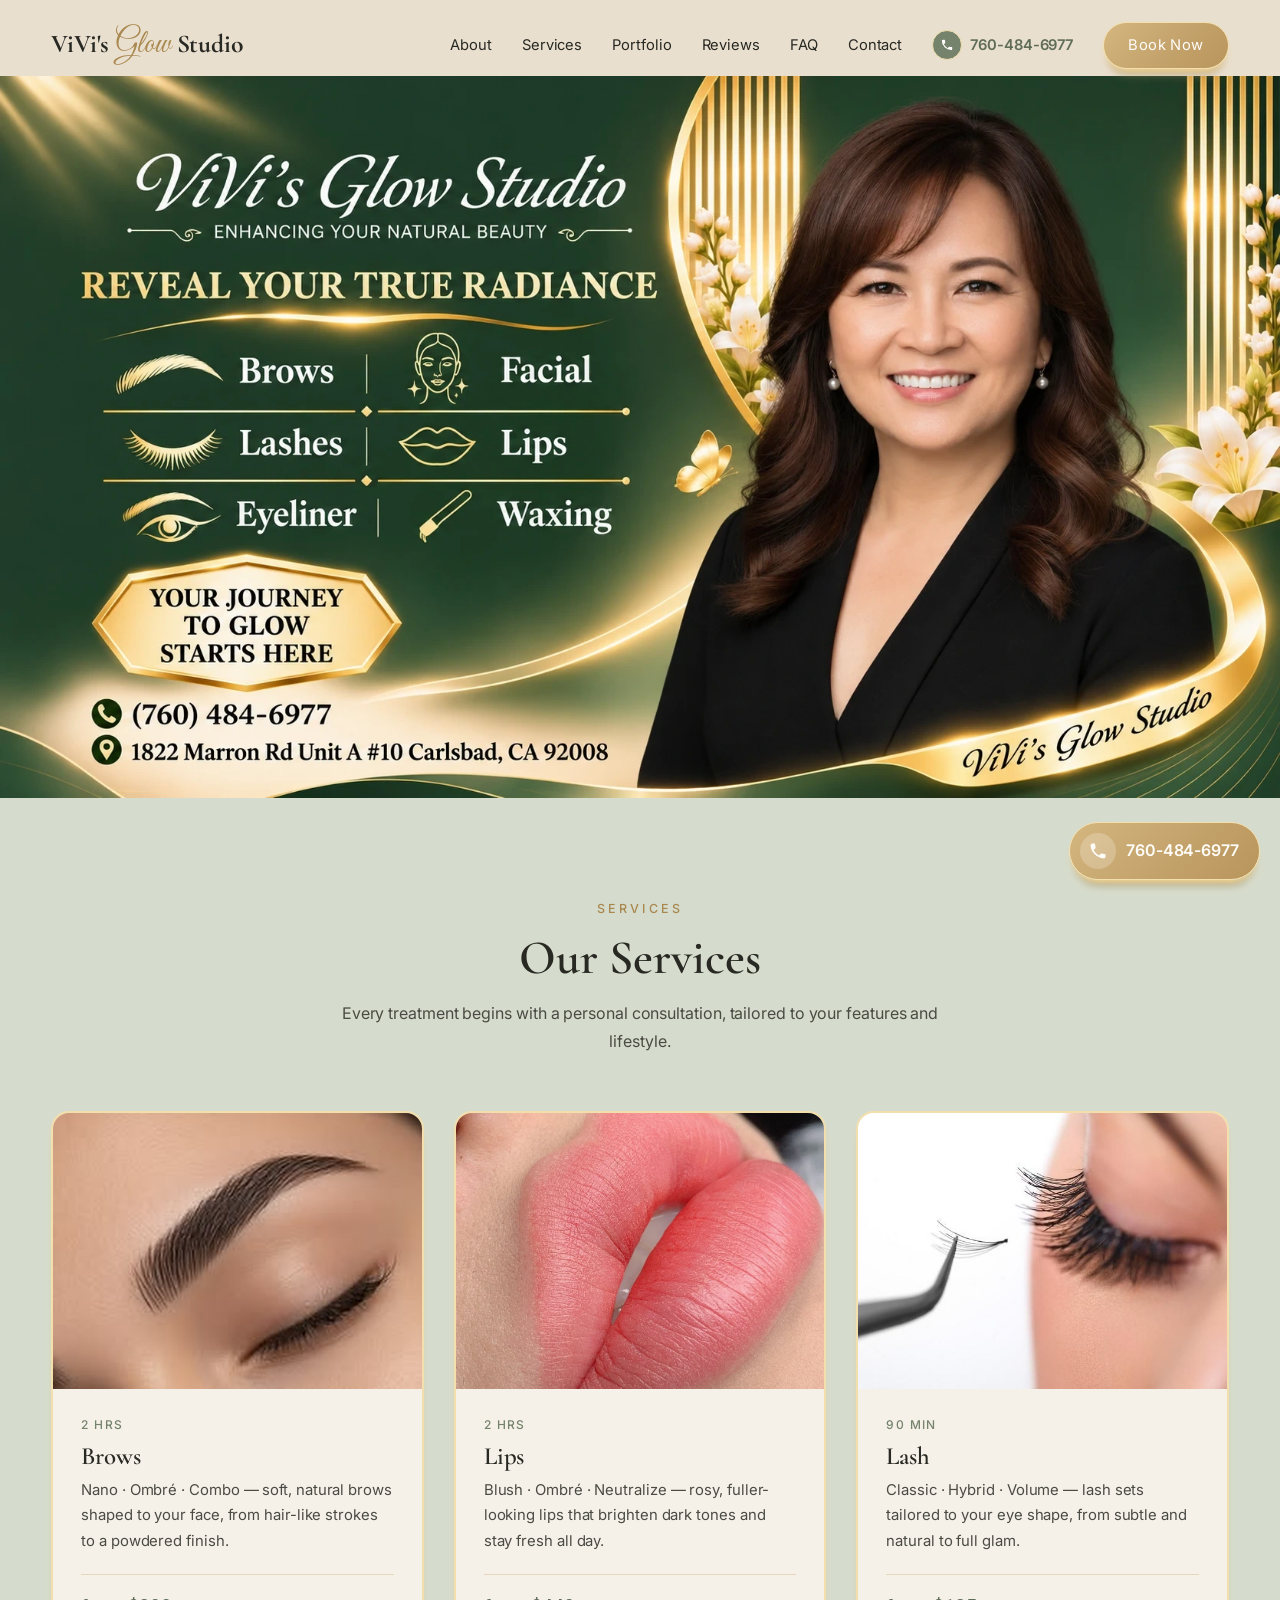
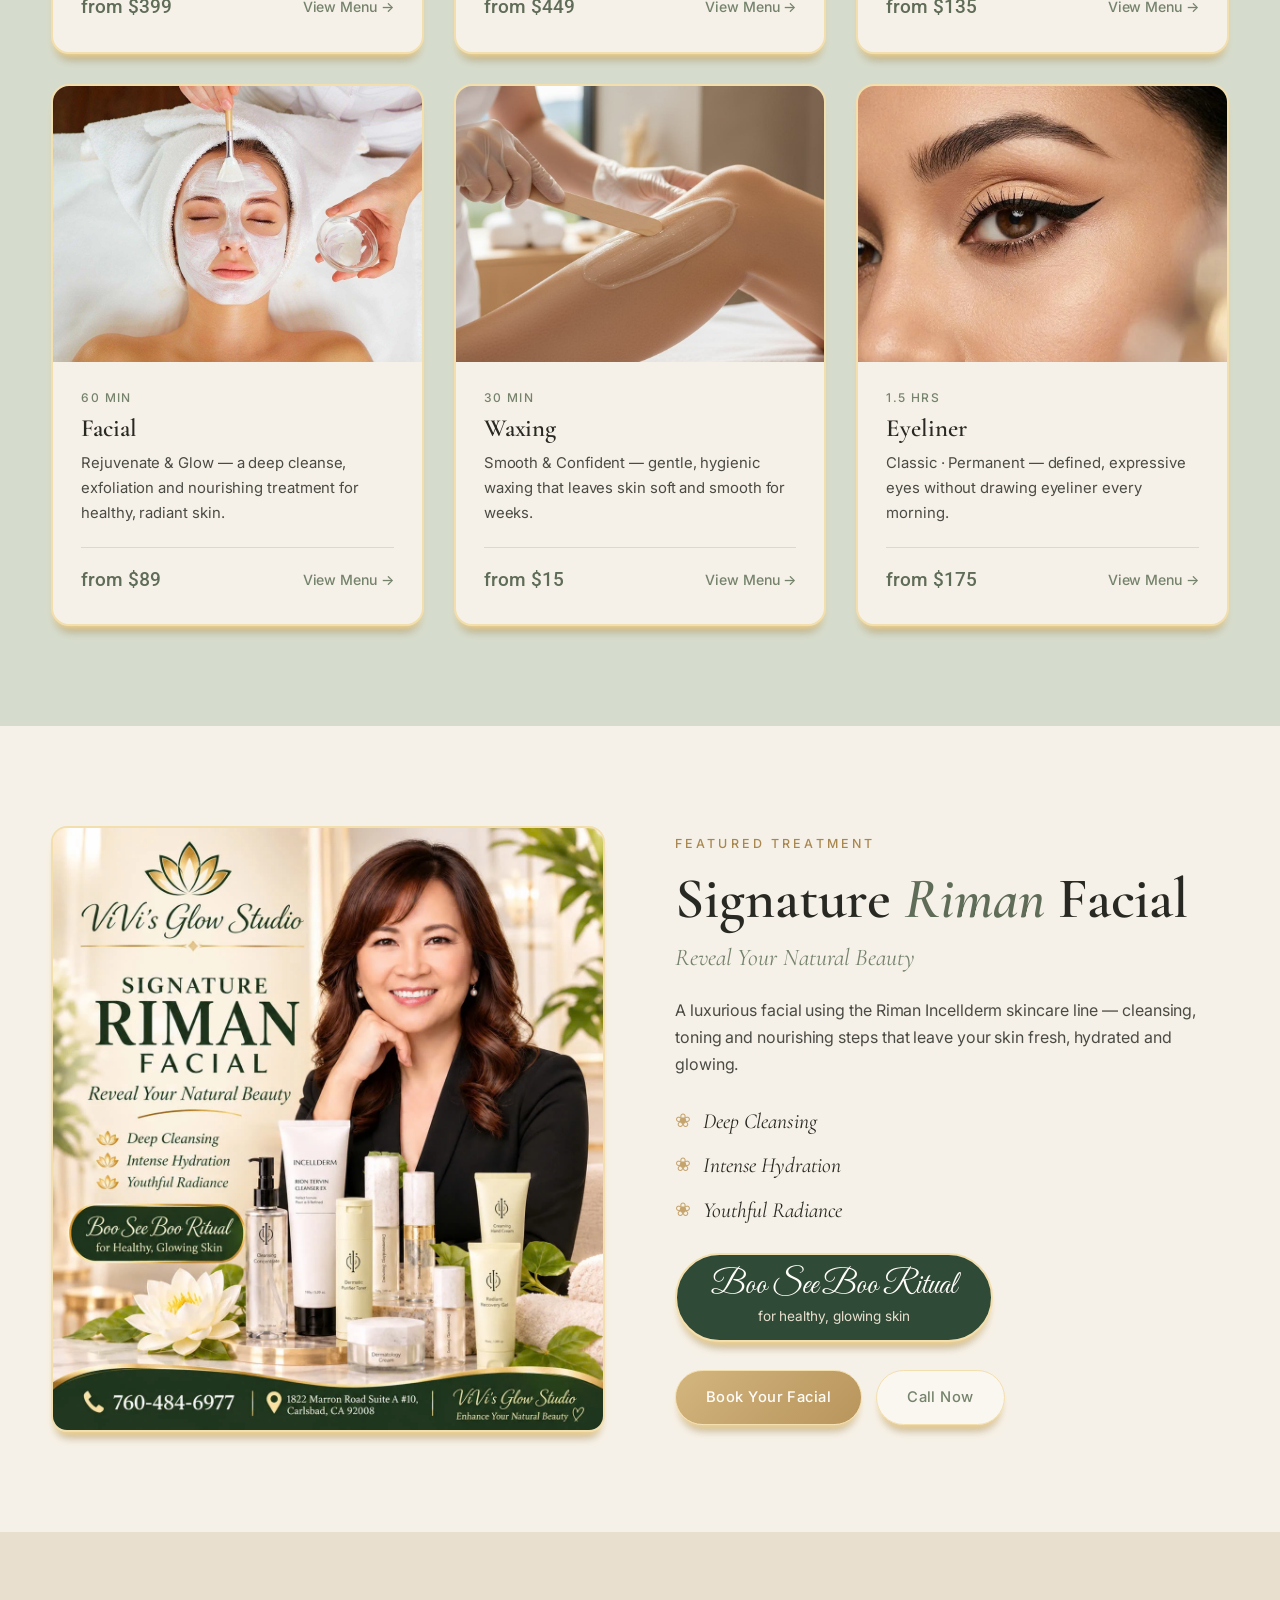
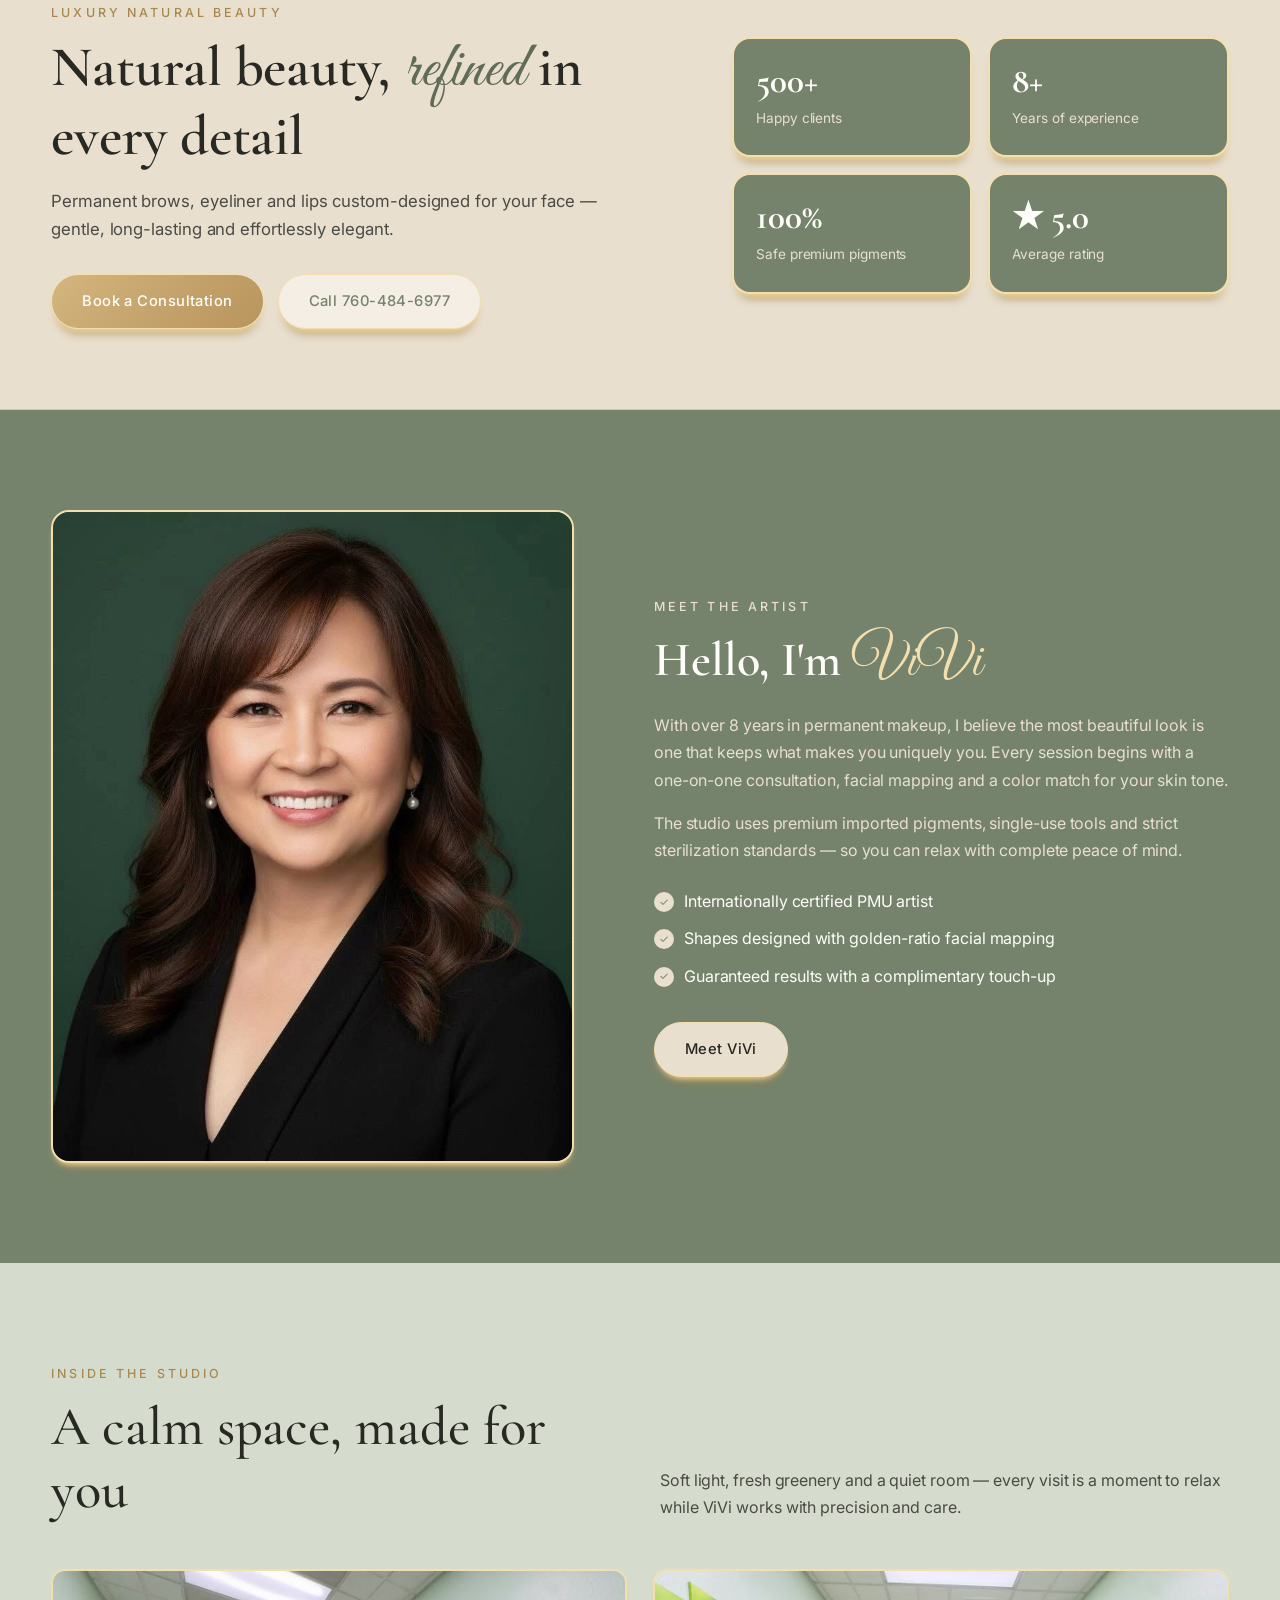
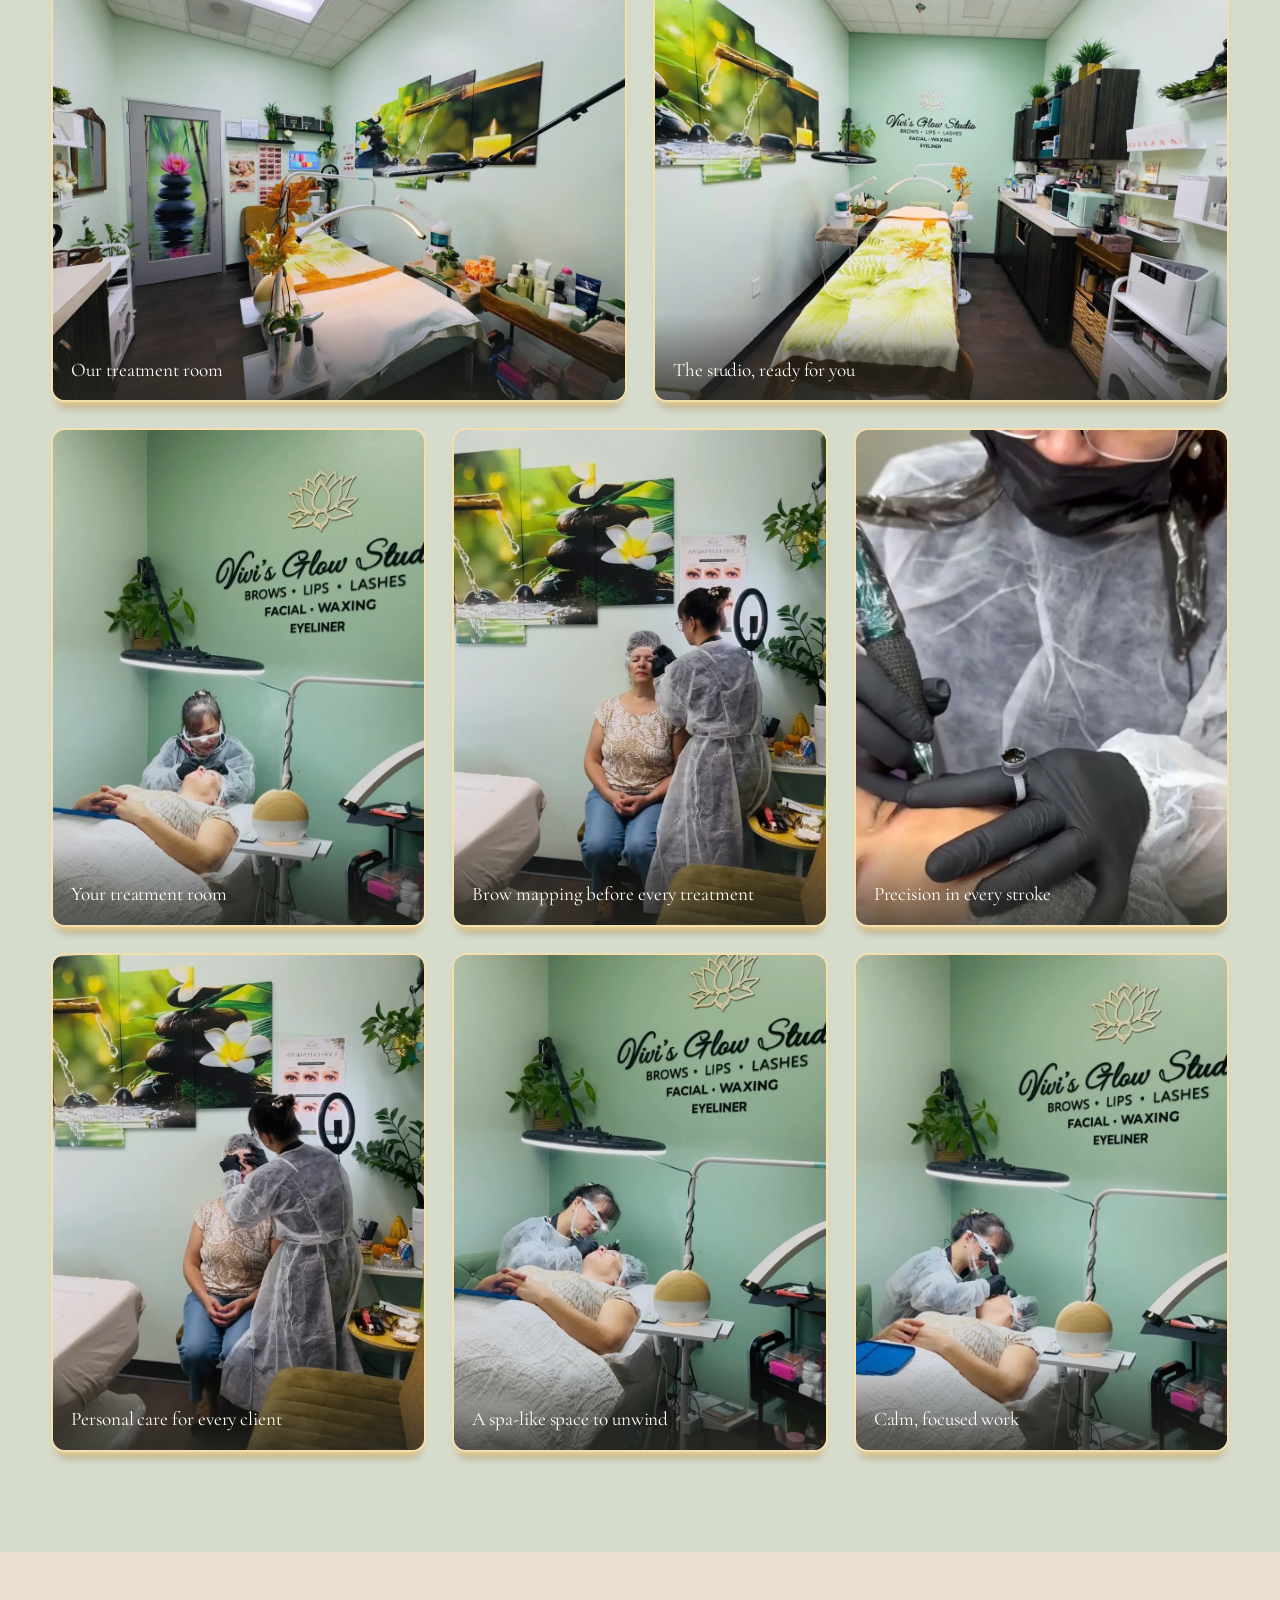
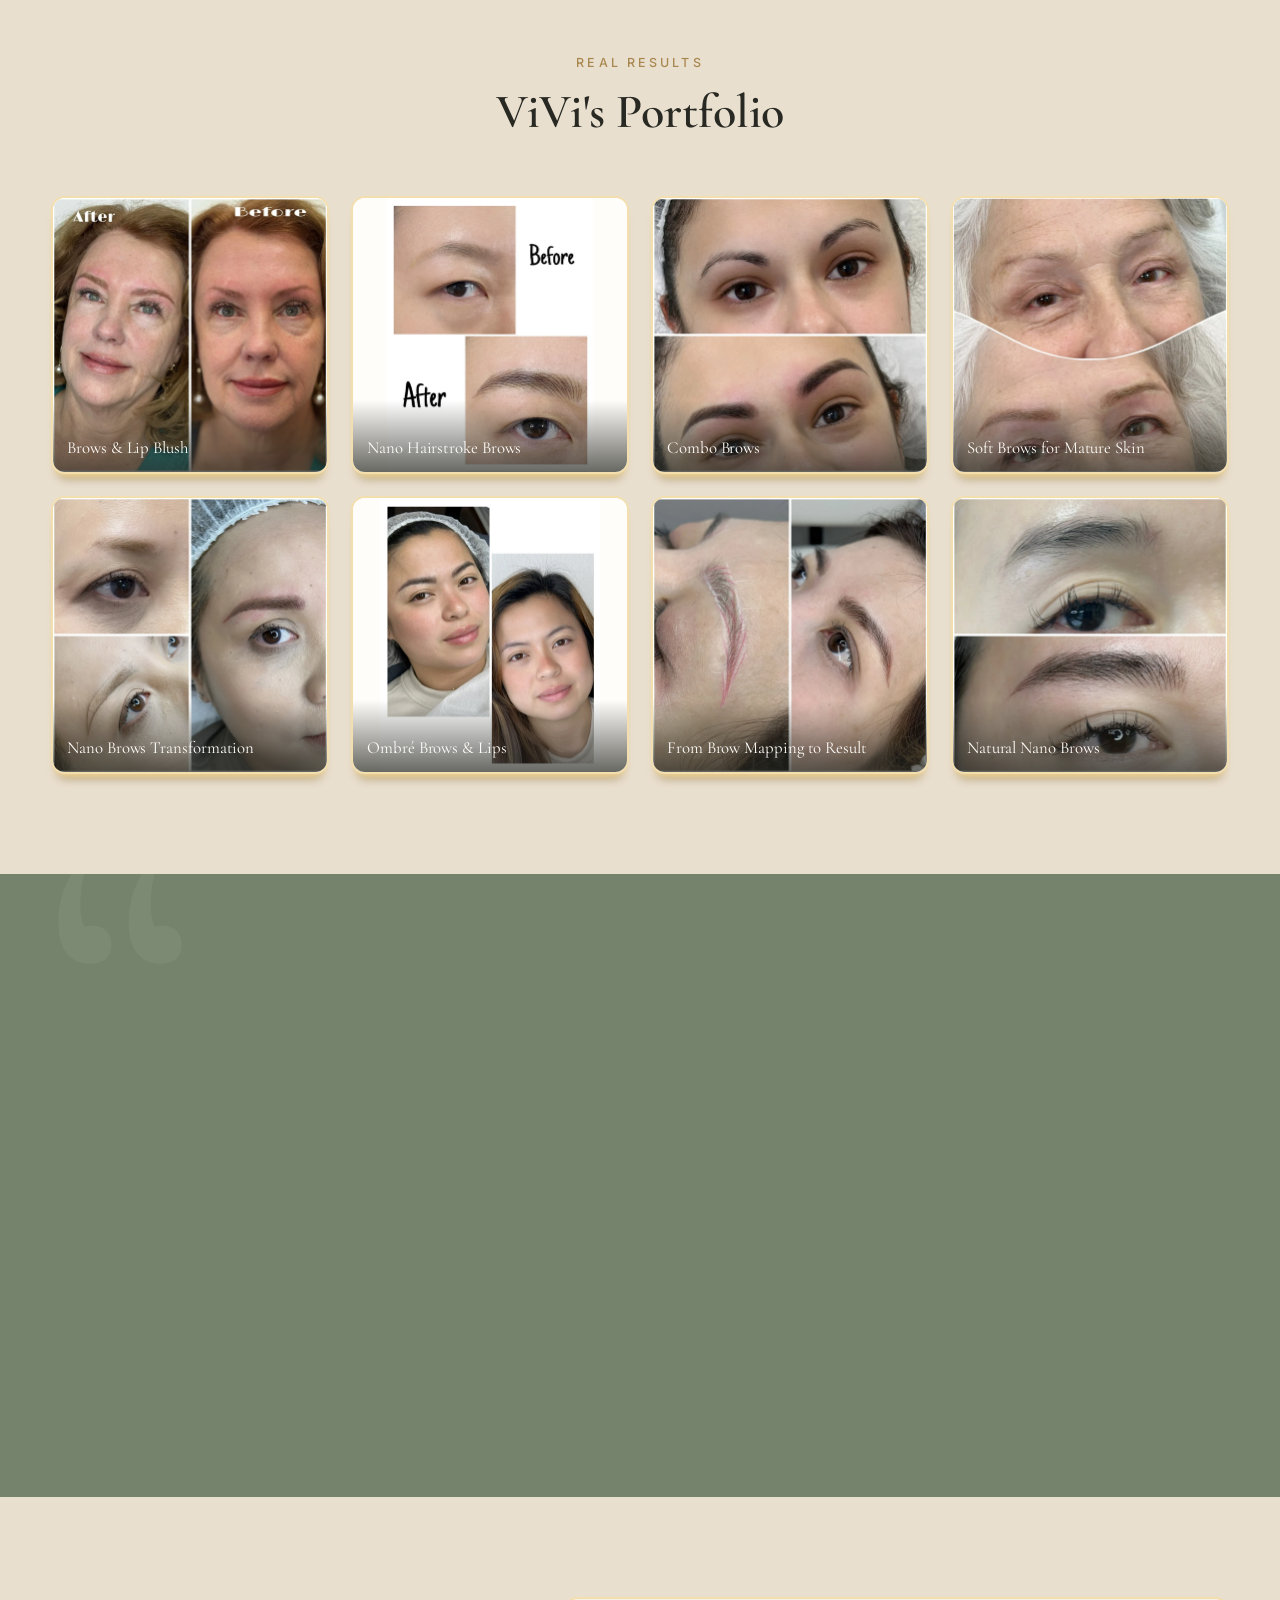
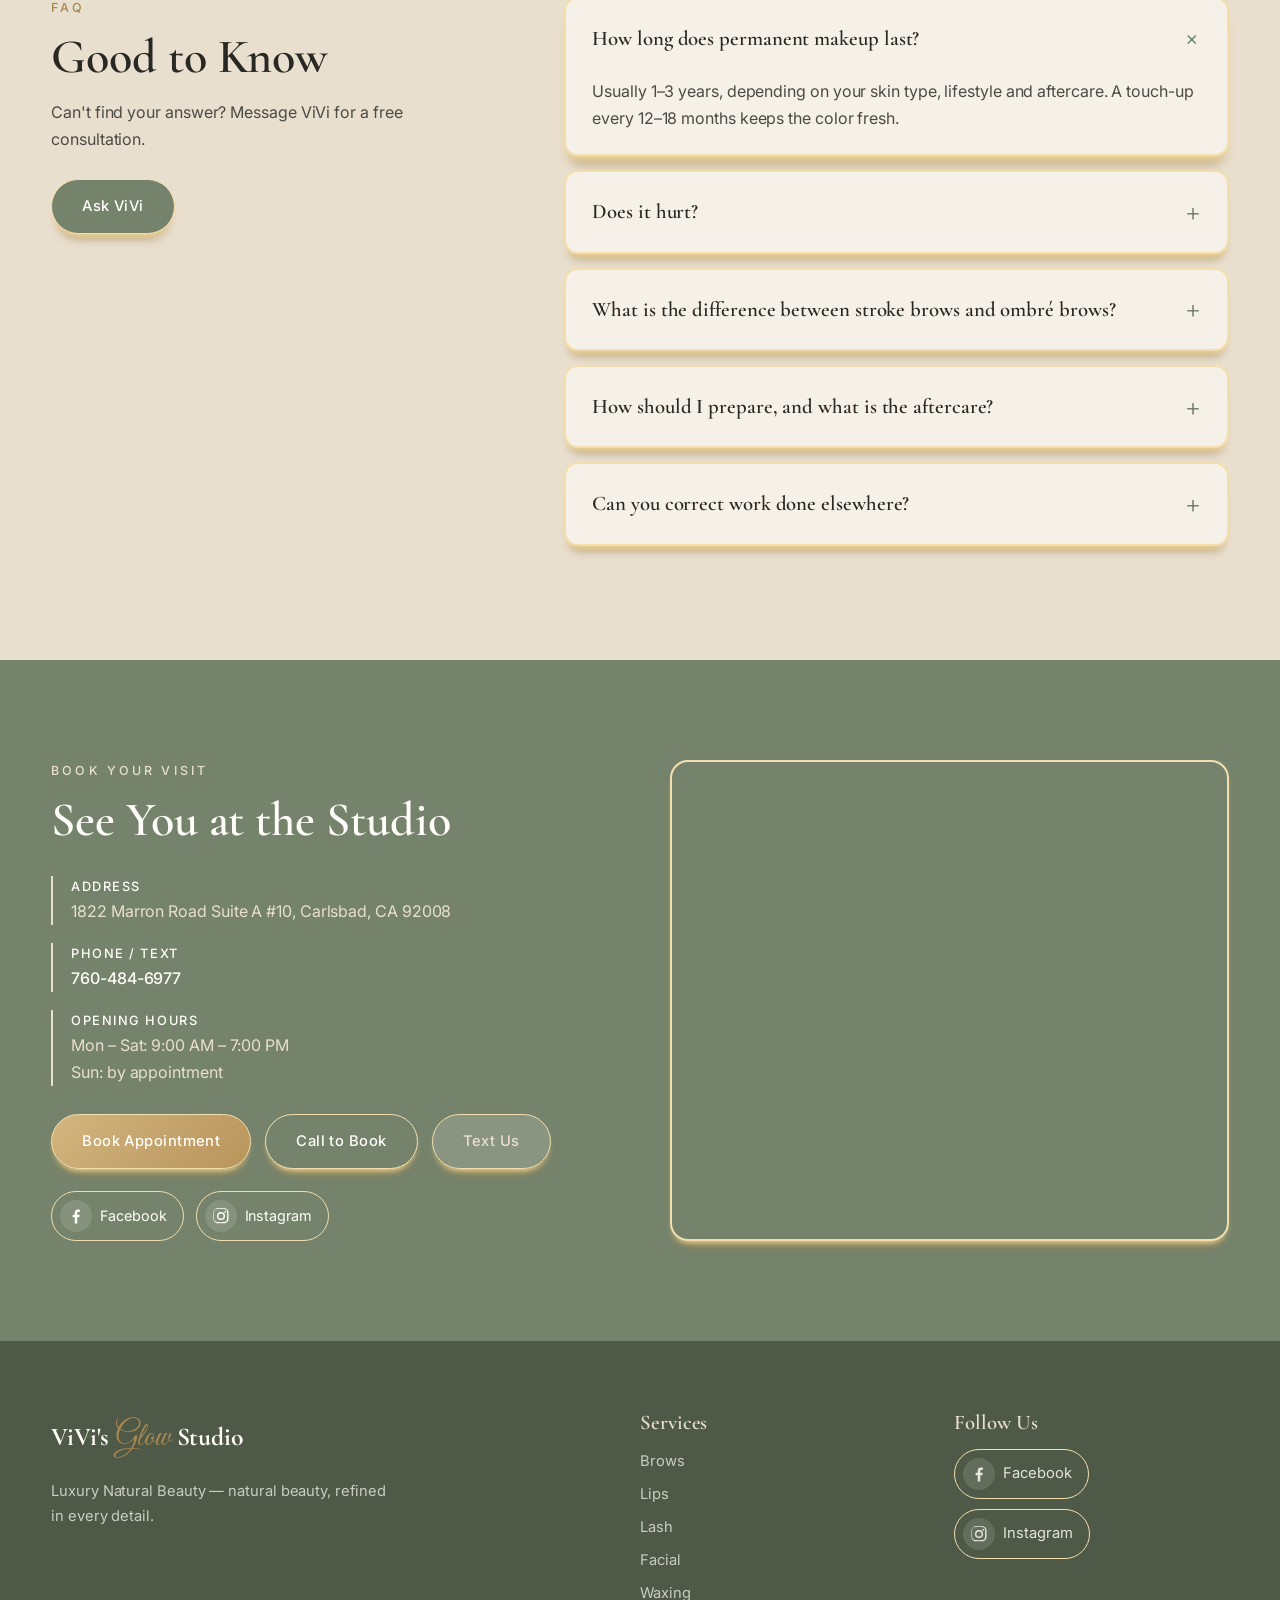
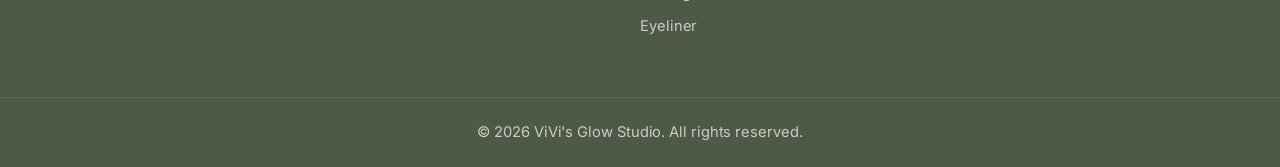
==== commit 8f49934e: "Services page with prices, booking popup, new cover and photos - New services.html: filter tabs, ser" ====
--- a/index.html
+++ b/index.html
@@ -7,8 +7,8 @@
 <meta name="description" content="ViVi's Glow Studio – Natural, luxurious permanent makeup for brows, eyeliner and lips. One-on-one consultation, custom design, long-lasting results.">
 <link rel="preconnect" href="https://fonts.googleapis.com">
 <link rel="preconnect" href="https://fonts.gstatic.com" crossorigin>
-<link href="https://fonts.googleapis.com/css2?family=Cormorant+Garamond:ital,wght@0,500;0,600;0,700;1,500;1,600&family=Inter:wght@300;400;500;600&family=Great+Vibes&display=swap" rel="stylesheet">
-<link rel="stylesheet" href="style.css?v=46">
+<link href="https://fonts.googleapis.com/css2?family=Cormorant+Garamond:ital,wght@0,500;0,600;0,700;1,500;1,600&family=Inter:wght@300;400;500;600&family=Great+Vibes&family=Roboto:wght@400;500;700&display=swap" rel="stylesheet">
+<link rel="stylesheet" href="style.css?v=53">
 </head>
 <body>
 
@@ -18,13 +18,13 @@
     <a href="#top" class="logo">ViVi's <span>Glow</span> Studio</a>
     <nav class="nav" id="nav">
       <a href="#about">About</a>
-      <a href="#services">Services</a>
+      <a href="services.html">Services</a>
       <a href="#portfolio">Portfolio</a>
       <a href="#reviews">Reviews</a>
       <a href="#faq">FAQ</a>
       <a href="#contact">Contact</a>
       <a href="tel:+17604846977" class="nav__phone" aria-label="Call now: 760-484-6977"><svg viewBox="0 0 24 24" aria-hidden="true"><path d="M6.6 10.8a15.1 15.1 0 0 0 6.6 6.6l2.2-2.2c.3-.3.7-.4 1-.2 1.1.4 2.3.6 3.6.6.6 0 1 .4 1 1V20c0 .6-.4 1-1 1A17 17 0 0 1 3 4c0-.6.4-1 1-1h3.5c.6 0 1 .4 1 1 0 1.3.2 2.5.6 3.6.1.3 0 .7-.2 1L6.6 10.8z"/></svg><span>760-484-6977</span></a>
-      <a href="#contact" class="btn btn--gold nav__cta">Book Now</a>
+      <a href="#contact" class="btn btn--gold nav__cta" data-book>Book Now</a>
     </nav>
     <button class="burger" id="burger" aria-label="Open menu"><span></span><span></span><span></span></button>
   </div>
@@ -32,47 +32,72 @@
 
 <!-- ============ ẢNH BÌA ============ -->
 <section class="cover">
-  <img src="images/cover-main.webp" alt="ViVi's Glow Studio – Reveal your true radiance: brows, lashes, eyeliner, facial, lips and waxing" class="cover__single" width="1670" height="941">
-</section>
-
-<!-- ============ HERO ============ -->
-<section class="hero">
-  <div class="container hero__inner">
-    <div class="hero__text reveal">
-      <p class="eyebrow">Luxury Natural Beauty</p>
-      <h1>Natural beauty, <em>refined</em> in every detail</h1>
-      <p class="hero__sub">Permanent brows, eyeliner and lips custom-designed for your face — gentle, long-lasting and effortlessly elegant.</p>
-      <div class="hero__btns">
-        <a href="#contact" class="btn btn--gold">Book a Consultation</a>
-        <a href="tel:+17604846977" class="btn btn--outline">Call 760-484-6977</a>
-      </div>
-    </div>
-    <ul class="trust reveal">
-      <li><strong>500+</strong><span>Happy clients</span></li>
-      <li><strong>8+</strong><span>Years of experience</span></li>
-      <li><strong>100%</strong><span>Safe premium pigments</span></li>
-      <li><strong>★ 5.0</strong><span>Average rating</span></li>
-    </ul>
-  </div>
-</section>
-
-<!-- ============ ABOUT ============ -->
-<section class="section about" id="about">
-  <div class="container about__inner">
-    <div class="about__img reveal">
-      <img src="images/vivi-portrait.webp" alt="Artist ViVi">
-    </div>
-    <div class="about__text reveal">
-      <p class="eyebrow">Meet the Artist</p>
-      <h2>Hello, I'm <em>ViVi</em></h2>
-      <p>With over 8 years in permanent makeup, I believe the most beautiful look is one that keeps what makes you uniquely you. Every session begins with a one-on-one consultation, facial mapping and a color match for your skin tone.</p>
-      <p>The studio uses premium imported pigments, single-use tools and strict sterilization standards — so you can relax with complete peace of mind.</p>
-      <ul class="checks">
-        <li>Internationally certified PMU artist</li>
-        <li>Shapes designed with golden-ratio facial mapping</li>
-        <li>Guaranteed results with a complimentary touch-up</li>
-      </ul>
-      <a href="#contact" class="btn btn--sage">Meet ViVi</a>
+  <img src="images/cover-main.webp?v=2" alt="ViVi's Glow Studio – Reveal your true radiance: brows, lashes, eyeliner, facial, lips and waxing" class="cover__single" width="1670" height="942">
+</section>
+
+<!-- ============ SERVICES ============ -->
+<section class="section services" id="services">
+  <div class="container">
+    <div class="heading reveal">
+      <p class="eyebrow">Services</p>
+      <h2>Our Services</h2>
+      <p>Every treatment begins with a personal consultation, tailored to your features and lifestyle.</p>
+    </div>
+    <div class="grid grid--3">
+      <article class="service reveal">
+        <div class="service__img"><img src="images/svc-brows.jpg?v=2" alt="Brows"></div>
+        <div class="service__body">
+          <span class="service__time">2 hrs</span>
+          <h3>Brows</h3>
+          <p>Nano · Ombré · Combo — soft, natural brows shaped to your face, from hair-like strokes to a powdered finish.</p>
+          <div class="service__foot"><span class="price">from $399</span><a href="services.html?type=brows" class="service__link">View Menu →</a></div>
+        </div>
+      </article>
+      <article class="service reveal">
+        <div class="service__img"><img src="images/svc-lips.jpg?v=2" alt="Lips"></div>
+        <div class="service__body">
+          <span class="service__time">2 hrs</span>
+          <h3>Lips</h3>
+          <p>Blush · Ombré · Neutralize — rosy, fuller-looking lips that brighten dark tones and stay fresh all day.</p>
+          <div class="service__foot"><span class="price">from $449</span><a href="services.html?type=lips" class="service__link">View Menu →</a></div>
+        </div>
+      </article>
+      <article class="service reveal">
+        <div class="service__img"><img src="images/svc-lash.jpg?v=2" alt="Lash"></div>
+        <div class="service__body">
+          <span class="service__time">90 min</span>
+          <h3>Lash</h3>
+          <p>Classic · Hybrid · Volume — lash sets tailored to your eye shape, from subtle and natural to full glam.</p>
+          <div class="service__foot"><span class="price">from $135</span><a href="services.html?type=lash" class="service__link">View Menu →</a></div>
+        </div>
+      </article>
+      <article class="service reveal">
+        <div class="service__img"><img src="images/svc-facial.jpg?v=2" alt="Facial"></div>
+        <div class="service__body">
+          <span class="service__time">60 min</span>
+          <h3>Facial</h3>
+          <p>Rejuvenate & Glow — a deep cleanse, exfoliation and nourishing treatment for healthy, radiant skin.</p>
+          <div class="service__foot"><span class="price">from $89</span><a href="services.html?type=facial" class="service__link">View Menu →</a></div>
+        </div>
+      </article>
+      <article class="service reveal">
+        <div class="service__img"><img src="images/svc-waxing.jpg?v=2" alt="Waxing"></div>
+        <div class="service__body">
+          <span class="service__time">30 min</span>
+          <h3>Waxing</h3>
+          <p>Smooth & Confident — gentle, hygienic waxing that leaves skin soft and smooth for weeks.</p>
+          <div class="service__foot"><span class="price">from $15</span><a href="services.html?type=waxing" class="service__link">View Menu →</a></div>
+        </div>
+      </article>
+      <article class="service reveal">
+        <div class="service__img"><img src="images/svc-eyeliner.jpg?v=2" alt="Eyeliner"></div>
+        <div class="service__body">
+          <span class="service__time">1.5 hrs</span>
+          <h3>Eyeliner</h3>
+          <p>Classic · Permanent — defined, expressive eyes without drawing eyeliner every morning.</p>
+          <div class="service__foot"><span class="price">from $175</span><a href="services.html?type=eyeliner" class="service__link">View Menu →</a></div>
+        </div>
+      </article>
     </div>
   </div>
 </section>
@@ -93,9 +118,51 @@
       </ul>
       <div class="feature__ritual"><b>Boo See Boo Ritual</b><span>for healthy, glowing skin</span></div>
       <div class="feature__btns">
-        <a href="#contact" class="btn btn--gold">Book Your Facial</a>
+        <a href="#contact" class="btn btn--gold" data-book="Premium Riman Signature Facial">Book Your Facial</a>
         <a href="tel:+17604846977" class="btn btn--outline">Call Now</a>
       </div>
+    </div>
+  </div>
+</section>
+
+<!-- ============ HERO ============ -->
+<section class="hero">
+  <div class="container hero__inner">
+    <div class="hero__text reveal">
+      <p class="eyebrow">Luxury Natural Beauty</p>
+      <h1>Natural beauty, <em>refined</em> in every detail</h1>
+      <p class="hero__sub">Permanent brows, eyeliner and lips custom-designed for your face — gentle, long-lasting and effortlessly elegant.</p>
+      <div class="hero__btns">
+        <a href="#contact" class="btn btn--gold" data-book>Book a Consultation</a>
+        <a href="tel:+17604846977" class="btn btn--outline">Call 760-484-6977</a>
+      </div>
+    </div>
+    <ul class="trust reveal">
+      <li><strong>500+</strong><span>Happy clients</span></li>
+      <li><strong>8+</strong><span>Years of experience</span></li>
+      <li><strong>100%</strong><span>Safe premium pigments</span></li>
+      <li><strong>★ 5.0</strong><span>Average rating</span></li>
+    </ul>
+  </div>
+</section>
+
+<!-- ============ ABOUT ============ -->
+<section class="section about" id="about">
+  <div class="container about__inner">
+    <div class="about__img reveal">
+      <img src="images/vivi-portrait.webp" alt="Artist ViVi">
+    </div>
+    <div class="about__text reveal">
+      <p class="eyebrow">Meet the Artist</p>
+      <h2>Hello, I'm <em>ViVi</em></h2>
+      <p>With over 8 years in permanent makeup, I believe the most beautiful look is one that keeps what makes you uniquely you. Every session begins with a one-on-one consultation, facial mapping and a color match for your skin tone.</p>
+      <p>The studio uses premium imported pigments, single-use tools and strict sterilization standards — so you can relax with complete peace of mind.</p>
+      <ul class="checks">
+        <li>Internationally certified PMU artist</li>
+        <li>Shapes designed with golden-ratio facial mapping</li>
+        <li>Guaranteed results with a complimentary touch-up</li>
+      </ul>
+      <a href="#contact" class="btn btn--sage">Meet ViVi</a>
     </div>
   </div>
 </section>
@@ -121,157 +188,6 @@
       <figure class="reveal"><img src="images/studio-4.webp" alt="Personal care for every client" loading="lazy"><figcaption>Personal care for every client</figcaption></figure>
       <figure class="reveal"><img src="images/studio-5.webp" alt="A spa-like space to unwind" loading="lazy"><figcaption>A spa-like space to unwind</figcaption></figure>
       <figure class="reveal"><img src="images/studio-6.webp" alt="Calm, focused work" loading="lazy"><figcaption>Calm, focused work</figcaption></figure>
-    </div>
-  </div>
-</section>
-
-<!-- ============ WHY ============ -->
-<section class="section why">
-  <div class="container">
-    <div class="why__head reveal">
-      <p class="eyebrow">Why Choose ViVi's Glow</p>
-      <h2>Crafted for Your Glow</h2>
-    </div>
-    <div class="why-grid">
-      <article class="why-card reveal">
-        <div class="why-card__img"><img src="https://images.unsplash.com/photo-1487412947147-5cebf100ffc2?w=400&q=80" alt="One-on-One Care"></div>
-        <div class="why-card__body">
-          <div class="why-card__top"><h3>One-on-One Care</h3><span class="why-card__num">01</span></div>
-          <p>ViVi personally consults, performs and follows up with every client — from the first sketch to the final healed result.</p>
-        </div>
-      </article>
-      <article class="why-card reveal">
-        <div class="why-card__img"><img src="https://images.unsplash.com/photo-1531746020798-e6953c6e8e04?w=400&q=80" alt="Tailored Design"></div>
-        <div class="why-card__body">
-          <div class="why-card__top"><h3>Tailored Design</h3><span class="why-card__num">02</span></div>
-          <p>Every brow shape, lash line and lip color is mapped and sketched to suit your face, skin tone and personal style.</p>
-        </div>
-      </article>
-      <article class="why-card reveal">
-        <div class="why-card__img"><img src="https://images.unsplash.com/photo-1594744803329-e58b31de8bf5?w=400&q=80" alt="Natural & Long-Lasting"></div>
-        <div class="why-card__body">
-          <div class="why-card__top"><h3>Natural & Long-Lasting</h3><span class="why-card__num">03</span></div>
-          <p>Gentle, low-discomfort techniques with soft, natural-looking color that stays beautiful for 1–3 years.</p>
-        </div>
-      </article>
-      <article class="why-card reveal">
-        <div class="why-card__img"><img src="https://images.unsplash.com/photo-1522335789203-aabd1fc54bc9?w=400&q=80" alt="Premium Pigments"></div>
-        <div class="why-card__body">
-          <div class="why-card__top"><h3>Premium Pigments</h3><span class="why-card__num">04</span></div>
-          <p>Only high-quality imported pigments that heal true to tone — no harsh, unnatural or discolored results.</p>
-        </div>
-      </article>
-      <article class="why-card reveal">
-        <div class="why-card__img"><img src="https://images.unsplash.com/photo-1515377905703-c4788e51af15?w=400&q=80" alt="Sterile & Safe"></div>
-        <div class="why-card__body">
-          <div class="why-card__top"><h3>Sterile & Safe</h3><span class="why-card__num">05</span></div>
-          <p>Single-use needles and tools with strict sterilization standards, so you can relax with complete peace of mind.</p>
-        </div>
-      </article>
-      <article class="why-card reveal">
-        <div class="why-card__img"><img src="https://images.unsplash.com/photo-1512496015851-a90fb38ba796?w=400&q=80" alt="Complimentary Touch-Up"></div>
-        <div class="why-card__body">
-          <div class="why-card__top"><h3>Complimentary Touch-Up</h3><span class="why-card__num">06</span></div>
-          <p>Every treatment includes a perfecting touch-up session and caring aftercare support while you heal.</p>
-        </div>
-      </article>
-    </div>
-  </div>
-</section>
-
-<!-- ============ SERVICES ============ -->
-<section class="section services" id="services">
-  <div class="container">
-    <div class="heading reveal">
-      <p class="eyebrow">Services</p>
-      <h2>Our Services</h2>
-      <p>Every treatment begins with a personal consultation, tailored to your features and lifestyle.</p>
-    </div>
-    <div class="grid grid--3">
-      <article class="service reveal">
-        <div class="service__img"><img src="images/svc-brows.jpg?v=2" alt="Brows"></div>
-        <div class="service__body">
-          <span class="service__time">2 hrs</span>
-          <h3>Brows</h3>
-          <p>Nano · Ombré · Combo — soft, natural brows shaped to your face, from hair-like strokes to a powdered finish.</p>
-          <div class="service__foot"><span class="price">Inquire</span><a href="#contact">Book →</a></div>
-        </div>
-      </article>
-      <article class="service reveal">
-        <div class="service__img"><img src="images/svc-lips.jpg?v=2" alt="Lips"></div>
-        <div class="service__body">
-          <span class="service__time">2 hrs</span>
-          <h3>Lips</h3>
-          <p>Blush · Ombré · Neutralize — rosy, fuller-looking lips that brighten dark tones and stay fresh all day.</p>
-          <div class="service__foot"><span class="price">Inquire</span><a href="#contact">Book →</a></div>
-        </div>
-      </article>
-      <article class="service reveal">
-        <div class="service__img"><img src="images/svc-lash.jpg?v=2" alt="Lash"></div>
-        <div class="service__body">
-          <span class="service__time">90 min</span>
-          <h3>Lash</h3>
-          <p>Classic · Hybrid · Volume — lash sets tailored to your eye shape, from subtle and natural to full glam.</p>
-          <div class="service__foot"><span class="price">Inquire</span><a href="#contact">Book →</a></div>
-        </div>
-      </article>
-      <article class="service reveal">
-        <div class="service__img"><img src="images/svc-facial.jpg?v=2" alt="Facial"></div>
-        <div class="service__body">
-          <span class="service__time">60 min</span>
-          <h3>Facial</h3>
-          <p>Rejuvenate & Glow — a deep cleanse, exfoliation and nourishing treatment for healthy, radiant skin.</p>
-          <div class="service__foot"><span class="price">Inquire</span><a href="#contact">Book →</a></div>
-        </div>
-      </article>
-      <article class="service reveal">
-        <div class="service__img"><img src="images/svc-waxing.jpg?v=2" alt="Waxing"></div>
-        <div class="service__body">
-          <span class="service__time">30 min</span>
-          <h3>Waxing</h3>
-          <p>Smooth & Confident — gentle, hygienic waxing that leaves skin soft and smooth for weeks.</p>
-          <div class="service__foot"><span class="price">Inquire</span><a href="#contact">Book →</a></div>
-        </div>
-      </article>
-      <article class="service reveal">
-        <div class="service__img"><img src="images/svc-eyeliner.jpg?v=2" alt="Eyeliner"></div>
-        <div class="service__body">
-          <span class="service__time">1.5 hrs</span>
-          <h3>Eyeliner</h3>
-          <p>Classic · Permanent — defined, expressive eyes without drawing eyeliner every morning.</p>
-          <div class="service__foot"><span class="price">Inquire</span><a href="#contact">Book →</a></div>
-        </div>
-      </article>
-      <article class="service service--brow reveal">
-        <div class="service__img"><img src="images/svc-nano.jpg?v=2" alt="Nano Hairstroke"></div>
-        <div class="service__body">
-          <span class="service__time">2.5 hrs</span>
-          <h3>Nano Hairstroke</h3>
-          <p>Ultra-fine, hair-like strokes drawn one by one for the most natural, feathery brows — ideal for filling sparse areas.</p>
-          <span class="service__touch">Touch-up 6–8 weeks · <b>$150</b></span>
-          <div class="service__foot"><span class="price">$499</span><a href="#contact">Book →</a></div>
-        </div>
-      </article>
-      <article class="service service--brow reveal">
-        <div class="service__img"><img src="images/svc-ombre.jpg?v=2" alt="Ombré (Shading)"></div>
-        <div class="service__body">
-          <span class="service__time">2 hrs</span>
-          <h3>Ombré (Shading)</h3>
-          <p>A soft powdered gradient — lighter at the front, richer at the tail — for a polished, makeup-ready look on all skin types.</p>
-          <span class="service__touch">Touch-up 6–8 weeks · <b>$100</b></span>
-          <div class="service__foot"><span class="price">$399</span><a href="#contact">Book →</a></div>
-        </div>
-      </article>
-      <article class="service service--brow reveal">
-        <div class="service__img"><img src="images/svc-combo.jpg?v=2" alt="Combo (Nano + Ombré)"></div>
-        <div class="service__body">
-          <span class="service__time">2.5 hrs</span>
-          <h3>Combo (Nano + Ombré)</h3>
-          <p>Hair strokes at the front with soft shading through the body and tail — natural dimension with lasting definition.</p>
-          <span class="service__touch">Touch-up 6–8 weeks · <b>$150</b></span>
-          <div class="service__foot"><span class="price">$499</span><a href="#contact">Book →</a></div>
-        </div>
-      </article>
     </div>
   </div>
 </section>
@@ -351,7 +267,8 @@
         <li><b>Opening Hours</b>Mon – Sat: 9:00 AM – 7:00 PM<br>Sun: by appointment</li>
       </ul>
       <div class="contact__btns">
-        <a href="tel:+17604846977" class="btn btn--gold">Call to Book</a>
+        <a href="#contact" class="btn btn--gold" data-book>Book Appointment</a>
+        <a href="tel:+17604846977" class="btn btn--sage">Call to Book</a>
         <a href="sms:+17604846977" class="btn btn--light">Text Us</a>
       </div>
       <div class="social social--contact"><a href="https://www.facebook.com/ViviGlowStudio" target="_blank" rel="noopener" aria-label="Facebook" class="social__link"><svg viewBox="0 0 24 24" aria-hidden="true"><path d="M13.5 21v-7.5h2.5l.4-3h-2.9V8.6c0-.9.3-1.5 1.5-1.5h1.6V4.4c-.3 0-1.2-.1-2.3-.1-2.3 0-3.8 1.4-3.8 3.9v2.3H8v3h2.5V21h3z"/></svg><span>Facebook</span></a><a href="https://www.instagram.com/vivisglowstudio" target="_blank" rel="noopener" aria-label="Instagram" class="social__link"><svg viewBox="0 0 24 24" aria-hidden="true"><path d="M12 7.2A4.8 4.8 0 1 0 12 16.8 4.8 4.8 0 0 0 12 7.2zm0 7.9a3.1 3.1 0 1 1 0-6.2 3.1 3.1 0 0 1 0 6.2zm6.1-8.1a1.1 1.1 0 1 1-2.2 0 1.1 1.1 0 0 1 2.2 0zM21 8.1c-.1-1.5-.4-2.8-1.5-3.9S17.1 2.8 15.6 2.7C14.1 2.6 9.9 2.6 8.4 2.7 6.9 2.8 5.6 3.1 4.5 4.2S3.1 6.6 3 8.1c-.1 1.5-.1 5.7 0 7.2.1 1.5.4 2.8 1.5 3.9s2.4 1.4 3.9 1.5c1.5.1 5.7.1 7.2 0 1.5-.1 2.8-.4 3.9-1.5s1.4-2.4 1.5-3.9c.1-1.5.1-5.7 0-7.2zm-2 9.1c-.3.8-1 1.5-1.8 1.8-1.3.5-4.3.4-5.7.4s-4.4.1-5.7-.4c-.8-.3-1.5-1-1.8-1.8-.5-1.3-.4-4.3-.4-5.7s-.1-4.4.4-5.7c.3-.8 1-1.5 1.8-1.8 1.3-.5 4.3-.4 5.7-.4s4.4-.1 5.7.4c.8.3 1.5 1 1.8 1.8.5 1.3.4 4.3.4 5.7s.1 4.4-.4 5.7z"/></svg><span>Instagram</span></a></div>
@@ -373,7 +290,7 @@
     </div>
     <div>
       <h4>Services</h4>
-      <a href="#services">Permanent Brows</a><a href="#services">Lip Blush</a><a href="#services">Eyeliner</a>
+      <a href="services.html?type=brows">Brows</a><a href="services.html?type=lips">Lips</a><a href="services.html?type=lash">Lash</a><a href="services.html?type=facial">Facial</a><a href="services.html?type=waxing">Waxing</a><a href="services.html?type=eyeliner">Eyeliner</a>
     </div>
     <div>
       <h4>Follow Us</h4>
@@ -386,6 +303,6 @@
 <!-- Nút gọi nổi -->
 <a href="tel:+17604846977" class="float-call" aria-label="Call now: 760-484-6977"><svg viewBox="0 0 24 24" aria-hidden="true"><path d="M6.6 10.8a15.1 15.1 0 0 0 6.6 6.6l2.2-2.2c.3-.3.7-.4 1-.2 1.1.4 2.3.6 3.6.6.6 0 1 .4 1 1V20c0 .6-.4 1-1 1A17 17 0 0 1 3 4c0-.6.4-1 1-1h3.5c.6 0 1 .4 1 1 0 1.3.2 2.5.6 3.6.1.3 0 .7-.2 1L6.6 10.8z"/></svg><span class="float-call__num">760-484-6977</span></a>
 
-<script src="script.js?v=46"></script>
+<script src="script.js?v=49"></script>
 </body>
 </html>
--- a/style.css
+++ b/style.css
@@ -652,3 +652,147 @@
        padding:90px 24px 40px;overflow-y:auto;box-shadow:-10px 0 30px -10px rgba(40,41,35,.25)}
   .header.menu-open{background:var(--beige)}
 }
+
+/* ===== Thẻ dịch vụ bấm được (trang chủ) ===== */
+.service{position:relative}
+.service__link::after{content:"";position:absolute;inset:0;z-index:1}
+
+/* ===== Gói thành viên lash + khung đặt lịch ===== */
+.member{border:2px solid var(--glow-line)!important;box-shadow:var(--under)}
+.member{background:var(--sage);color:var(--beige);border-radius:var(--radius);padding:40px;margin-top:40px}
+.member h3{color:var(--white);font-size:1.9rem;text-align:center}
+.member__sub{text-align:center;font-family:var(--script);font-size:1.7rem;color:#f3dfae;margin-bottom:26px}
+.member__grid{display:grid;grid-template-columns:repeat(3,1fr);gap:20px}
+.member__card{background:rgba(255,253,249,.1);border:1px solid rgba(243,223,174,.6);border-radius:14px;padding:22px;text-align:center}
+.member__card h4{color:var(--white);font-size:1.4rem;letter-spacing:.08em}
+.member__card p{margin:0 0 6px;font-size:.88rem}
+.member__card s{opacity:.75}
+.member__card b{display:block;font-family:var(--serif);font-size:2.1rem;color:#f3dfae;line-height:1.1;margin:6px 0 8px}
+.member__card em{font-style:normal;font-size:.82rem;background:var(--beige);color:var(--black);padding:3px 12px;border-radius:20px}
+.member__perks{display:flex;flex-wrap:wrap;justify-content:center;gap:8px 26px;margin-top:26px;font-size:.9rem}
+.member__perks li::before{content:"✓ ";color:#f3dfae}
+.member__note{text-align:center;font-size:.85rem;margin-top:18px;opacity:.9}
+.book-band{background:var(--beige-light);text-align:center}
+.book-band h2{margin-bottom:10px}
+.book-band p{margin-bottom:26px}
+.book-band .contact__btns{justify-content:center}
+.book-band .social{justify-content:center;margin-top:22px}
+.crumbs{font-size:.82rem;color:var(--sage);margin-bottom:18px;letter-spacing:.04em}
+.crumbs a{color:var(--sage-dark);font-weight:500}
+@media (max-width:1024px){.member__grid{grid-template-columns:1fr 1fr}}
+@media (max-width:600px){.member__grid{grid-template-columns:1fr}.member{padding:28px 18px}}
+
+/* ===== TRANG SERVICES (kiểu Treatment Menu) ===== */
+.nav a.is-current{color:var(--gold-dark)}
+.nav a.is-current::after{width:100%}
+.svc-hero{padding:150px 0 60px;background:radial-gradient(ellipse at 50% 30%,var(--beige-light) 0%,var(--beige) 70%);text-align:center}
+.svc-hero__inner{max-width:760px}
+.svc-hero .crumbs{text-transform:uppercase;letter-spacing:.12em;font-size:.75rem}
+.svc-hero h1{font-size:clamp(2.8rem,7vw,4.8rem);font-weight:500;line-height:1.05}
+.svc-hero h1 em{font-family:var(--serif);font-style:italic;font-weight:500;color:var(--gold-dark)}
+.svc-hero__lotus{display:block;color:var(--gold);font-size:1.6rem;margin:16px 0}
+.svc-hero__lead{font-size:1.08rem;max-width:600px;margin:0 auto 20px}
+.svc-hero__link{color:var(--gold-dark);font-weight:500;border-bottom:1px solid var(--gold);padding-bottom:2px}
+.svc-hero__link:hover{color:var(--sage-dark)}
+
+.svc-menu{background:var(--beige);padding:10px 0 90px;scroll-margin-top:70px}
+.filter{display:flex;flex-wrap:wrap;justify-content:center;gap:12px;padding-bottom:22px;border-bottom:1px solid rgba(117,131,108,.25);margin-bottom:18px}
+.filter__btn{font-family:var(--sans);font-size:.8rem;letter-spacing:.14em;text-transform:uppercase;font-weight:500;color:var(--black);background:rgba(255,253,249,.6);border:1.5px solid var(--glow-line);padding:11px 26px;border-radius:50px;cursor:pointer;transition:.3s;box-shadow:var(--under)}
+.filter__btn:hover{border-color:var(--gold)}
+.filter__btn.is-active{background:var(--sage);color:var(--white)}
+.svc-count{text-align:center;font-size:.75rem;letter-spacing:.14em;text-transform:uppercase;color:var(--sage);margin-bottom:34px}
+
+.tgrid{display:grid;grid-template-columns:repeat(3,1fr);gap:30px}
+.tcard{background:var(--beige-light);border-radius:var(--radius);overflow:hidden;display:flex;flex-direction:column;
+  border:2px solid var(--glow-line);box-shadow:var(--under);animation:tcardIn .5s ease both;transition:transform .35s}
+.tcard:hover{transform:translateY(-4px);box-shadow:var(--under-strong)}
+@keyframes tcardIn{from{opacity:0;transform:translateY(14px)}to{opacity:1;transform:none}}
+.tcard__media{position:relative;overflow:hidden}
+.tcard__media img{width:100%;aspect-ratio:4/3;object-fit:cover;transition:.6s}
+.tcard:hover .tcard__media img{transform:scale(1.05)}
+.tcard__tag,.tcard__badge{position:absolute;top:14px;font-size:.68rem;letter-spacing:.16em;text-transform:uppercase;font-weight:600;padding:5px 14px;border-radius:30px}
+.tcard__tag{left:14px;background:rgba(40,41,35,.72);color:var(--white)}
+.tcard__badge{right:14px;background:var(--gold);color:var(--white);border:1px solid var(--glow-line)}
+.tcard__body{padding:24px 26px 26px;display:flex;flex-direction:column;flex:1}
+.tcard h3{font-size:1.55rem;margin-bottom:6px}
+.tcard__meta{display:flex;align-items:center;flex-wrap:wrap;gap:10px;font-size:.78rem;letter-spacing:.1em;text-transform:uppercase;color:var(--sage-dark);margin-bottom:12px}
+.tcard__meta i{width:4px;height:4px;border-radius:50%;background:var(--gold)}
+.tcard__meta b{font-family:var(--serif);font-size:1.5rem;letter-spacing:0;text-transform:none;color:var(--gold-dark);font-weight:700}
+.tcard p{font-size:.93rem;margin-bottom:14px}
+.tcard__more{border-top:1px solid rgba(117,131,108,.25);padding-top:10px;margin-bottom:6px}
+.tcard__more summary{cursor:pointer;list-style:none;font-size:.75rem;letter-spacing:.16em;text-transform:uppercase;font-weight:600;color:var(--sage-dark);display:flex;justify-content:space-between}
+.tcard__more summary::-webkit-details-marker{display:none}
+.tcard__more summary::after{content:"+";display:inline-block;font-size:1.1rem;color:var(--gold-dark);transition:.3s}
+.tcard__more[open] summary::after{transform:rotate(45deg)}
+.tcard__more ul{list-style:none;padding:8px 0 0;margin:0}
+.tcard__more li{position:relative;padding:5px 0 5px 22px;font-size:.88rem;color:var(--black)}
+.tcard__more li::before{content:"❀";position:absolute;left:0;color:var(--gold);font-size:.8rem;top:6px}
+.tcard__actions{margin-top:auto;padding-top:14px}
+.tcard__actions .btn{width:100%;padding:11px 20px}
+
+.svc-member{background:var(--beige-light);padding:70px 0}
+.svc-member .member{margin-top:0}
+.svc-prices{background:var(--beige)}
+.pricelist{columns:2;column-gap:40px;margin-top:30px}
+.pgroup{break-inside:avoid;margin-bottom:30px;background:var(--white);border:2px solid var(--glow-line);box-shadow:var(--under);padding:26px 28px 16px;border-radius:var(--radius)}
+.pgroup h3{font-size:1.6rem;margin-bottom:2px}
+.pgroup__note{font-size:.8rem;color:var(--gold-dark);letter-spacing:.04em;margin-bottom:4px}
+.pgroup ul{list-style:none;padding:0;margin:8px 0 0}
+.pgroup li{display:flex;align-items:baseline;gap:8px;padding:10px 0;border-bottom:1px dashed rgba(117,131,108,.3);font-size:.95rem}
+.pgroup li:last-child{border-bottom:0}
+.pitem__name{color:var(--black);font-weight:400}
+.pitem__name small{display:block;font-size:.76rem;color:var(--sage);letter-spacing:.03em}
+.pitem__dots{flex:1;border-bottom:1px dotted var(--gold);transform:translateY(-4px);min-width:16px}
+.pitem__price{font-family:var(--serif);font-size:1.25rem;font-weight:700;color:var(--gold-dark);white-space:nowrap}
+.pricelist__note{text-align:center;font-size:.92rem;margin-top:6px}
+.pricelist__note a{color:var(--gold-dark);font-weight:600}
+
+@media (max-width:1024px){.tgrid{grid-template-columns:repeat(2,1fr)}}
+@media (max-width:700px){
+  .svc-hero{padding:120px 0 40px}
+  .filter{flex-wrap:nowrap;overflow-x:auto;justify-content:flex-start;scrollbar-width:none;margin-inline:-4%;padding-inline:4%;padding-top:4px;padding-bottom:20px}
+  .filter::-webkit-scrollbar{display:none}
+  .filter__btn{flex-shrink:0;padding:10px 20px}
+  .tgrid{grid-template-columns:1fr;gap:24px}
+  .pricelist{columns:1}
+  .pgroup{padding:22px 18px 12px}
+}
+@media (prefers-reduced-motion:reduce){.tcard{animation:none}}
+
+/* ===== Chữ số giá: Roboto ===== */
+.price,.tcard__meta b,.pitem__price,.member__card b,.service__touch b{
+  font-family:'Roboto',var(--sans)!important;font-weight:500;letter-spacing:0;font-variant-numeric:lining-nums
+}
+.price{font-size:1.2rem}
+.tcard__meta b{font-size:1.3rem}
+.pitem__price{font-size:1.05rem}
+.member__card b{font-size:1.8rem}
+
+/* ===== Popup đặt lịch ===== */
+.bmodal{position:fixed;inset:0;z-index:200;display:none;align-items:center;justify-content:center;padding:20px}
+.bmodal.is-open{display:flex}
+.bmodal__backdrop{position:absolute;inset:0;background:rgba(40,41,35,.6);backdrop-filter:blur(3px);animation:bFade .3s}
+.bmodal__box{position:relative;width:min(520px,100%);max-height:92vh;overflow-y:auto;background:var(--beige-light);border:2px solid var(--glow-line);
+  border-radius:var(--radius);box-shadow:var(--under-strong),0 30px 60px -20px rgba(0,0,0,.4);padding:40px 36px 30px;animation:bUp .35s ease}
+.bmodal__box h2{font-size:2.2rem;margin-bottom:18px}
+.bmodal__close{position:absolute;top:10px;right:16px;background:none;border:0;font-size:2rem;line-height:1;cursor:pointer;color:var(--black)}
+.bmodal__close:hover{color:var(--gold-dark)}
+.bform{display:grid;gap:14px}
+.bform label{display:grid;gap:6px;font-size:.75rem;letter-spacing:.14em;text-transform:uppercase;font-weight:500;color:var(--sage-dark)}
+.bform input,.bform select,.bform textarea{font:400 1rem var(--sans);color:var(--black);background:var(--white);border:1.5px solid rgba(117,131,108,.35);
+  border-radius:10px;padding:12px 14px;width:100%;letter-spacing:0;text-transform:none;transition:.2s}
+.bform input:focus,.bform select:focus,.bform textarea:focus{outline:0;border-color:var(--gold);box-shadow:0 0 0 3px rgba(197,164,109,.2)}
+.bform__row{display:grid;grid-template-columns:1fr 1fr;gap:14px}
+.bform .btn{margin-top:6px}
+.bform__hint{font-size:.82rem;color:var(--sage-dark);text-align:center;margin:0}
+.bform__hint a{color:var(--gold-dark);font-weight:600}
+.bdone{text-align:center;display:grid;gap:14px;justify-items:center}
+.bdone h3{font-size:2rem}
+.bdone[hidden],.bform[hidden]{display:none}
+@keyframes bFade{from{opacity:0}}
+@keyframes bUp{from{opacity:0;transform:translateY(24px)}}
+@media (max-width:600px){
+  .bmodal{padding:0;align-items:flex-end}
+  .bmodal__box{border-radius:18px 18px 0 0;padding:34px 20px 24px;max-height:92vh}
+  .bmodal__box h2{font-size:1.9rem}
+}
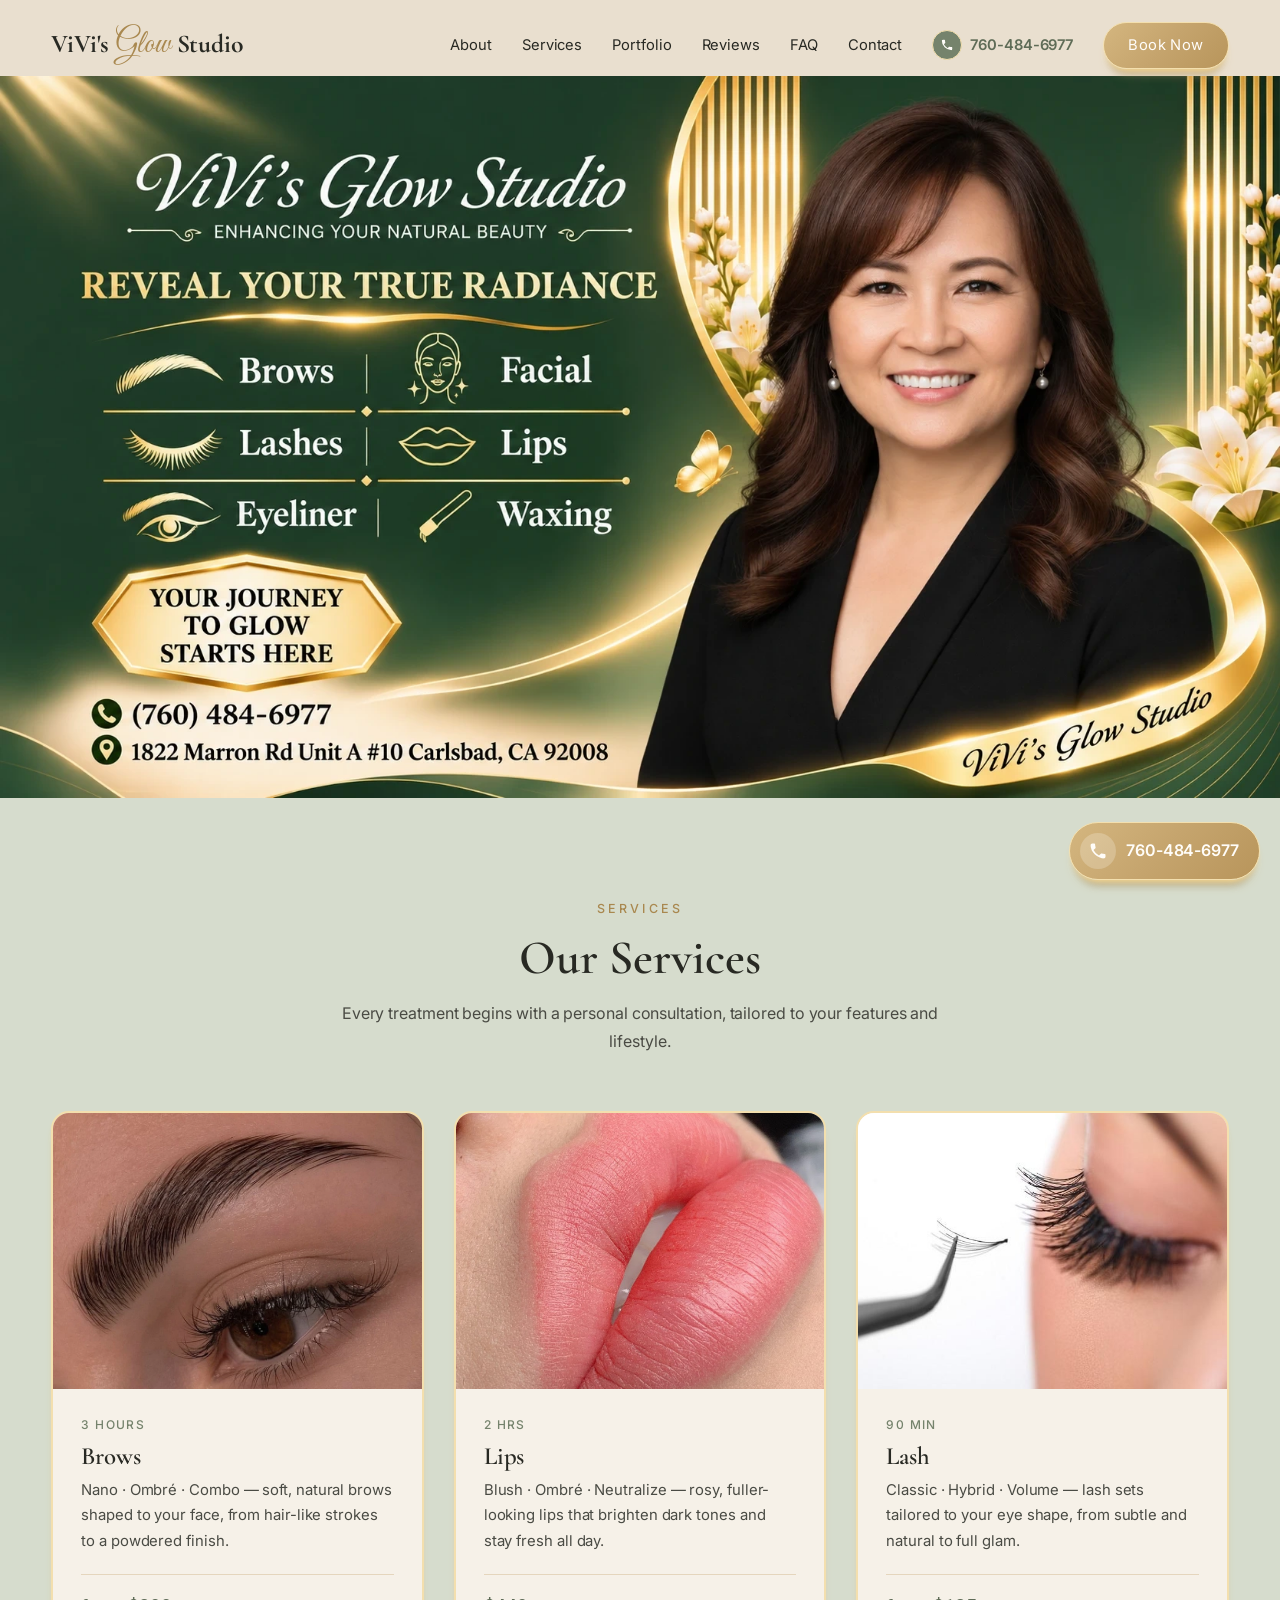
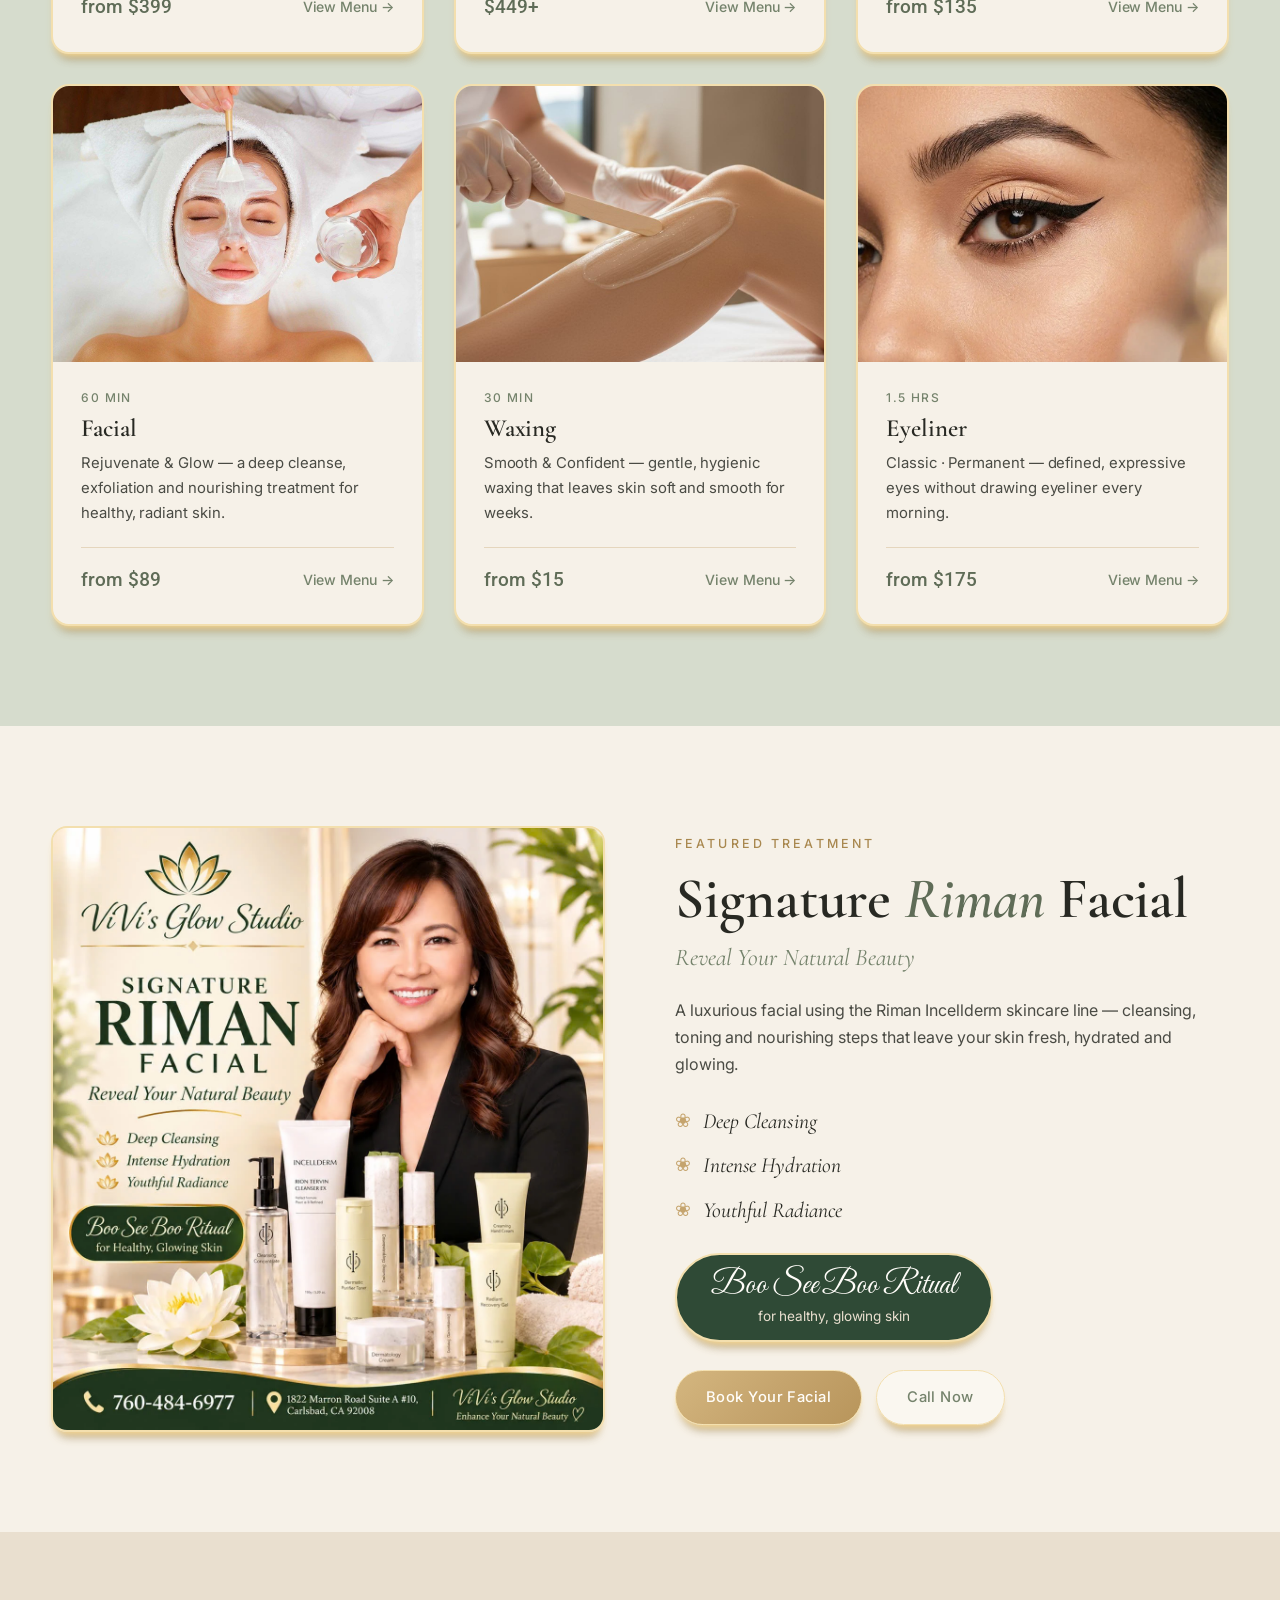
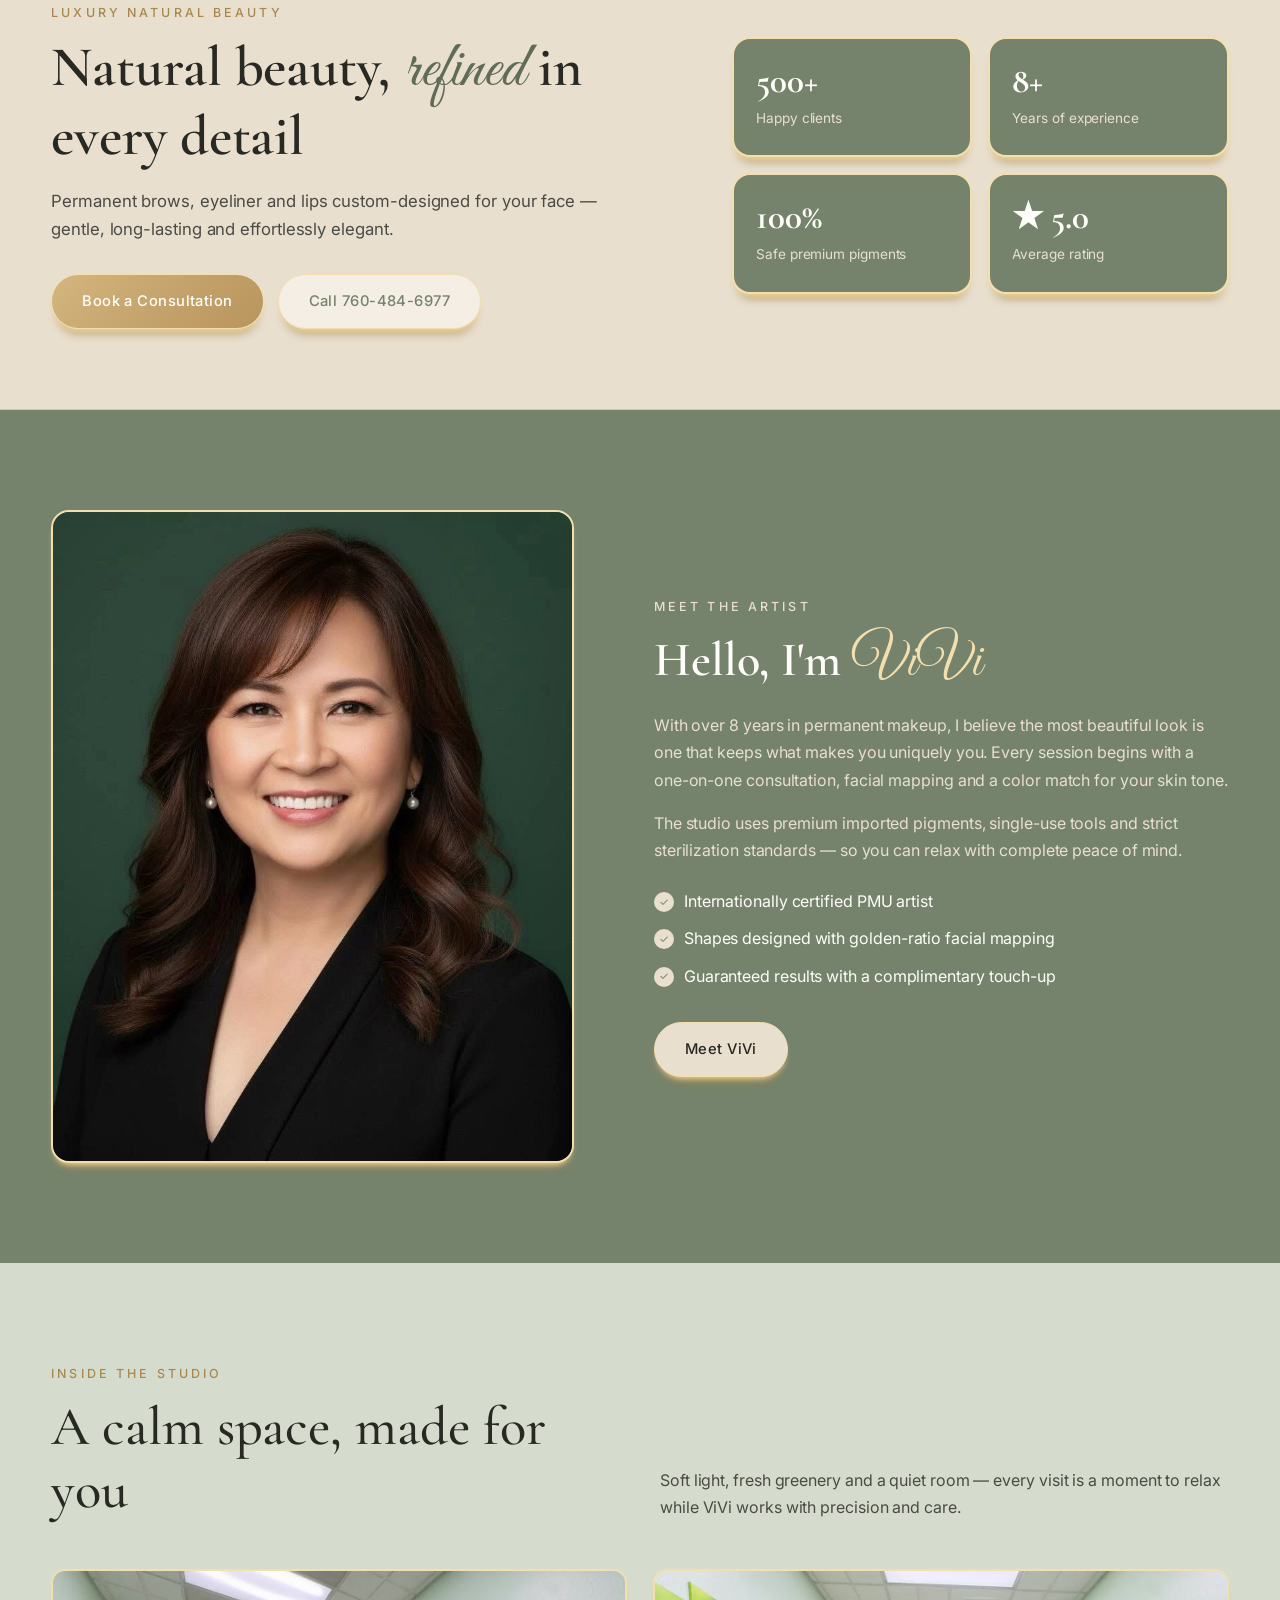
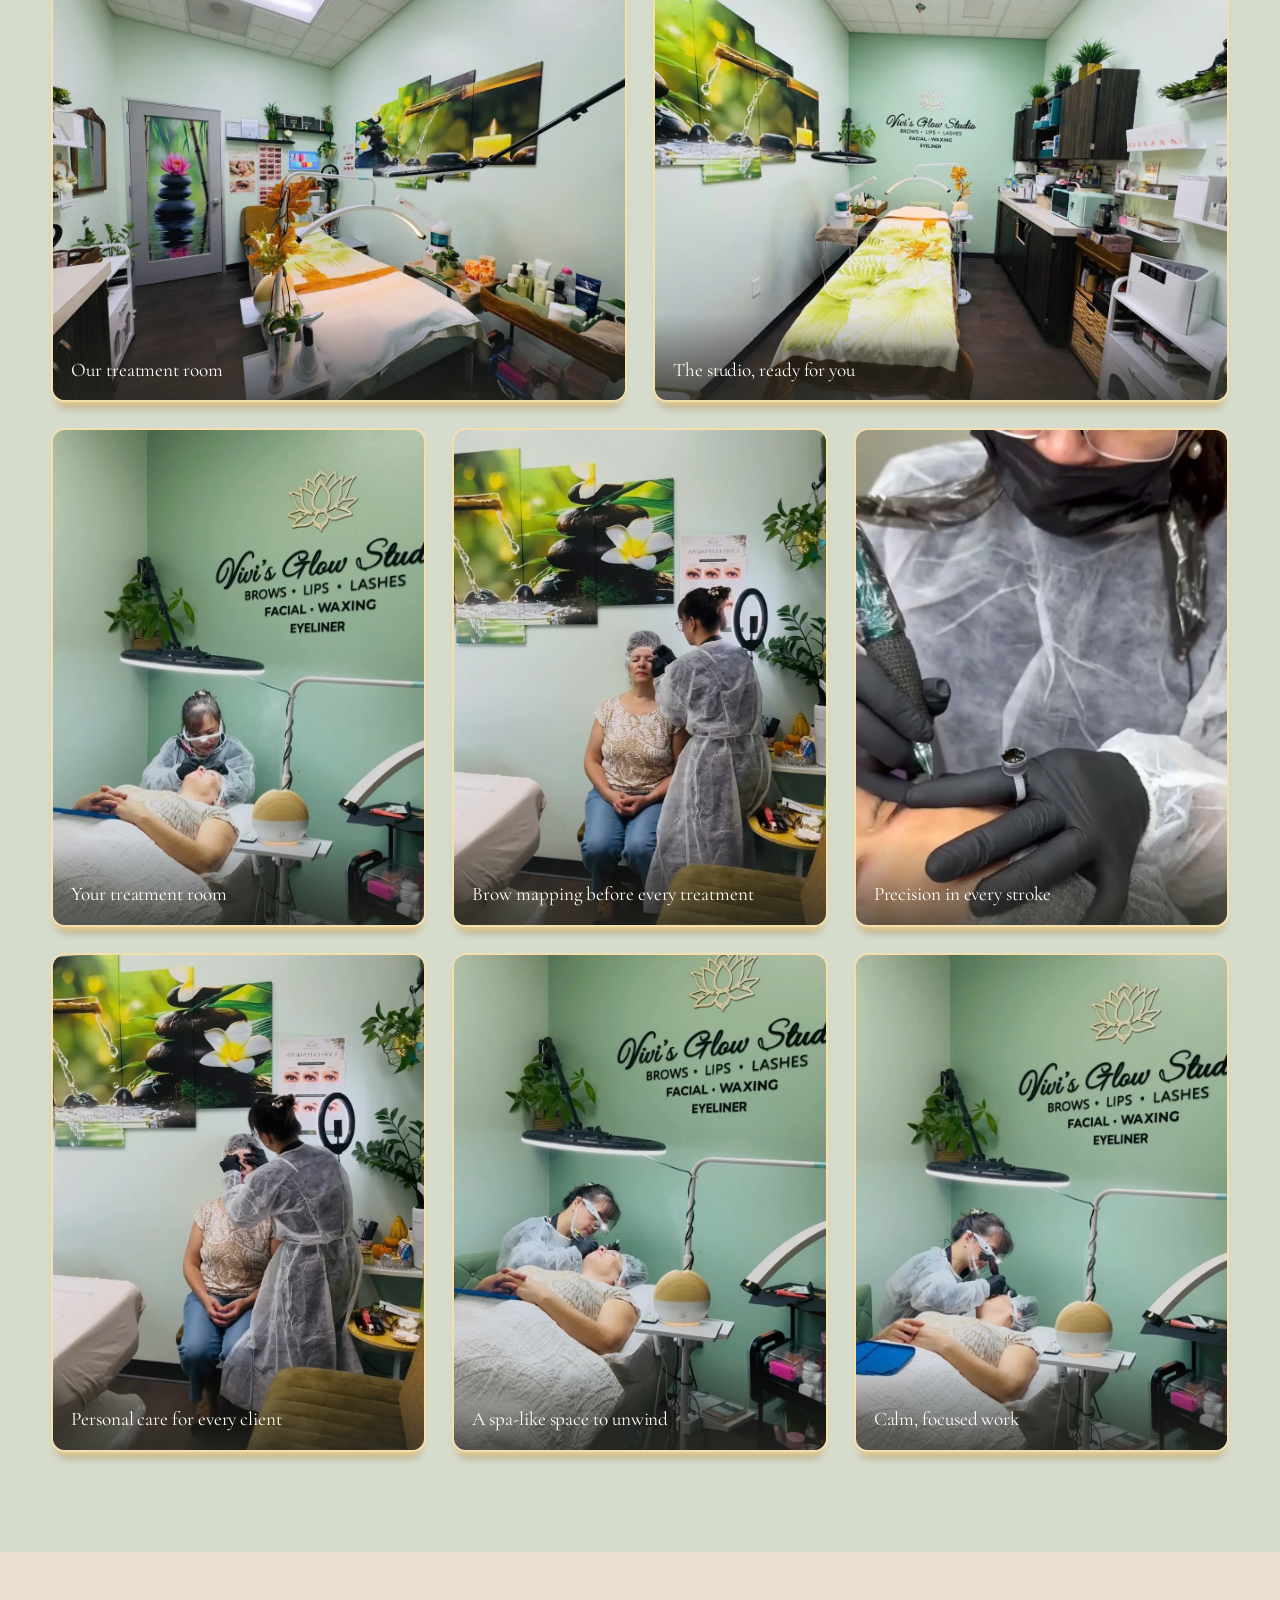
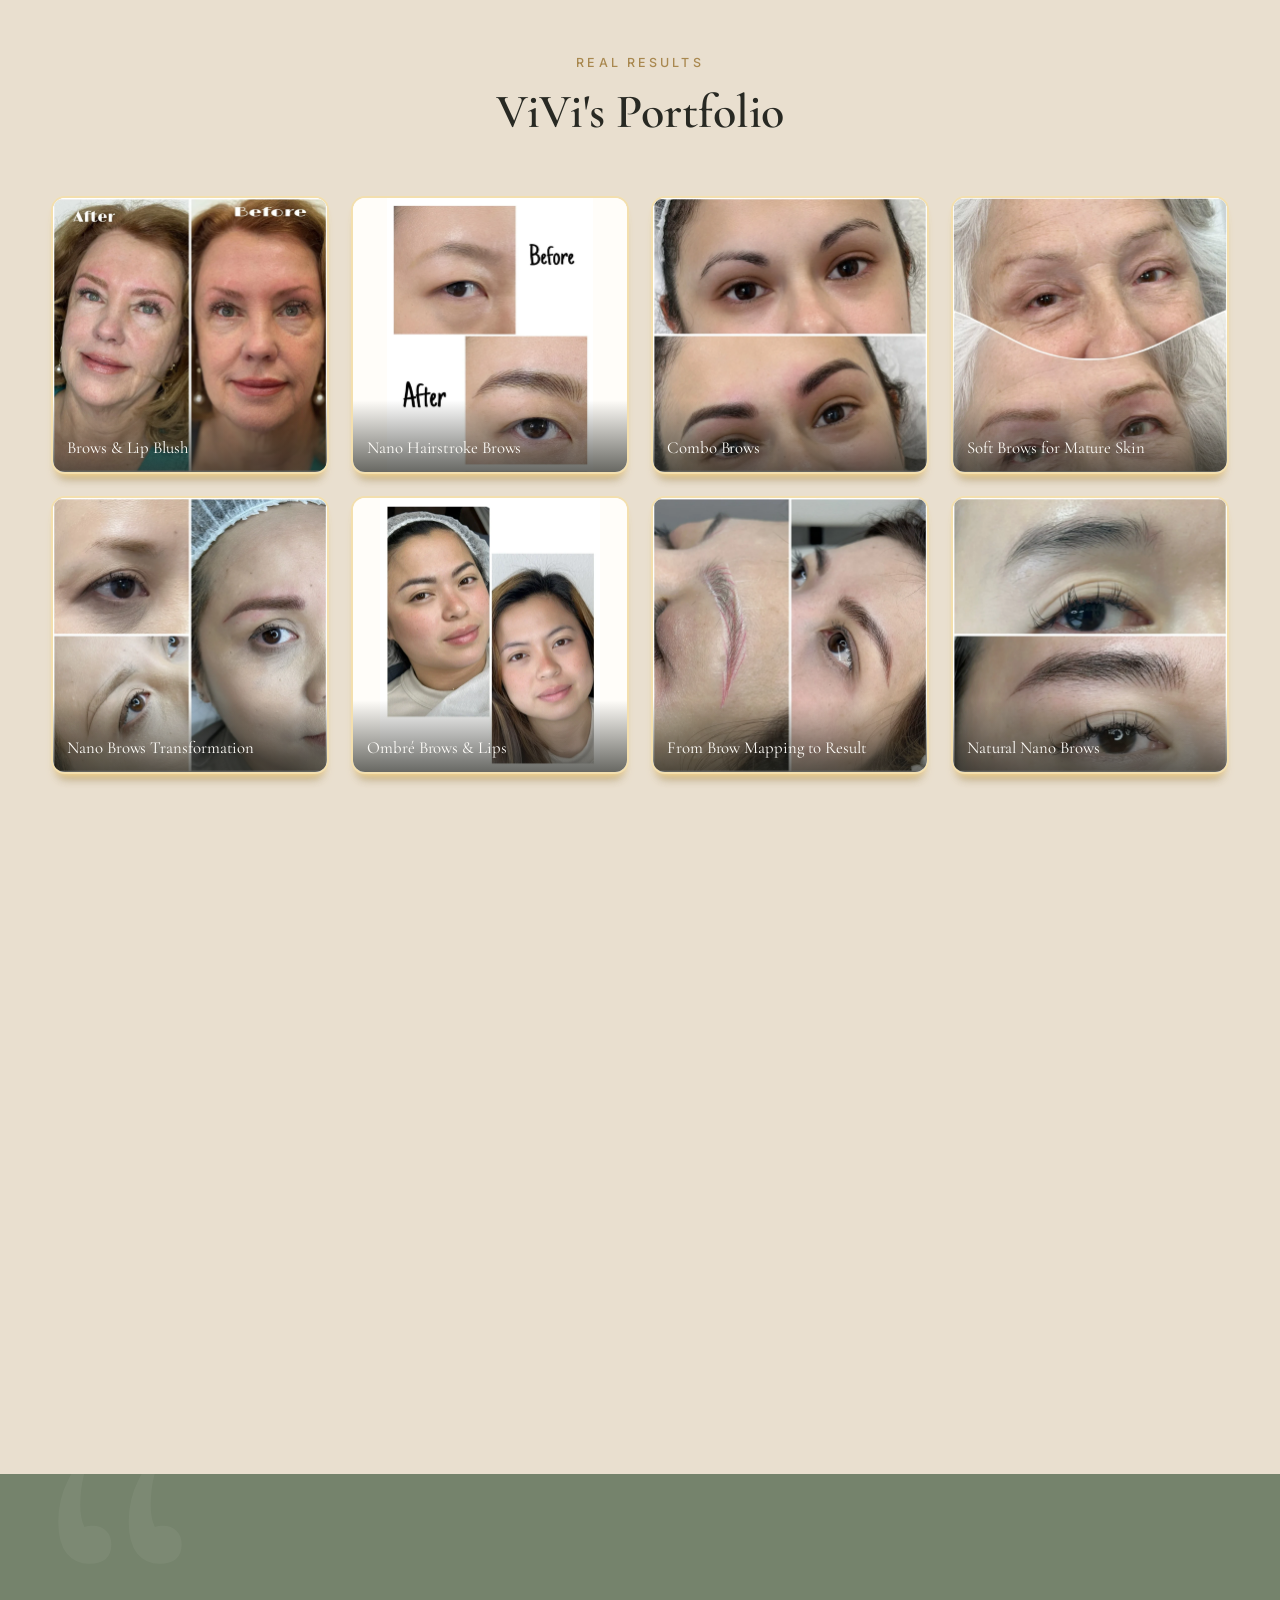
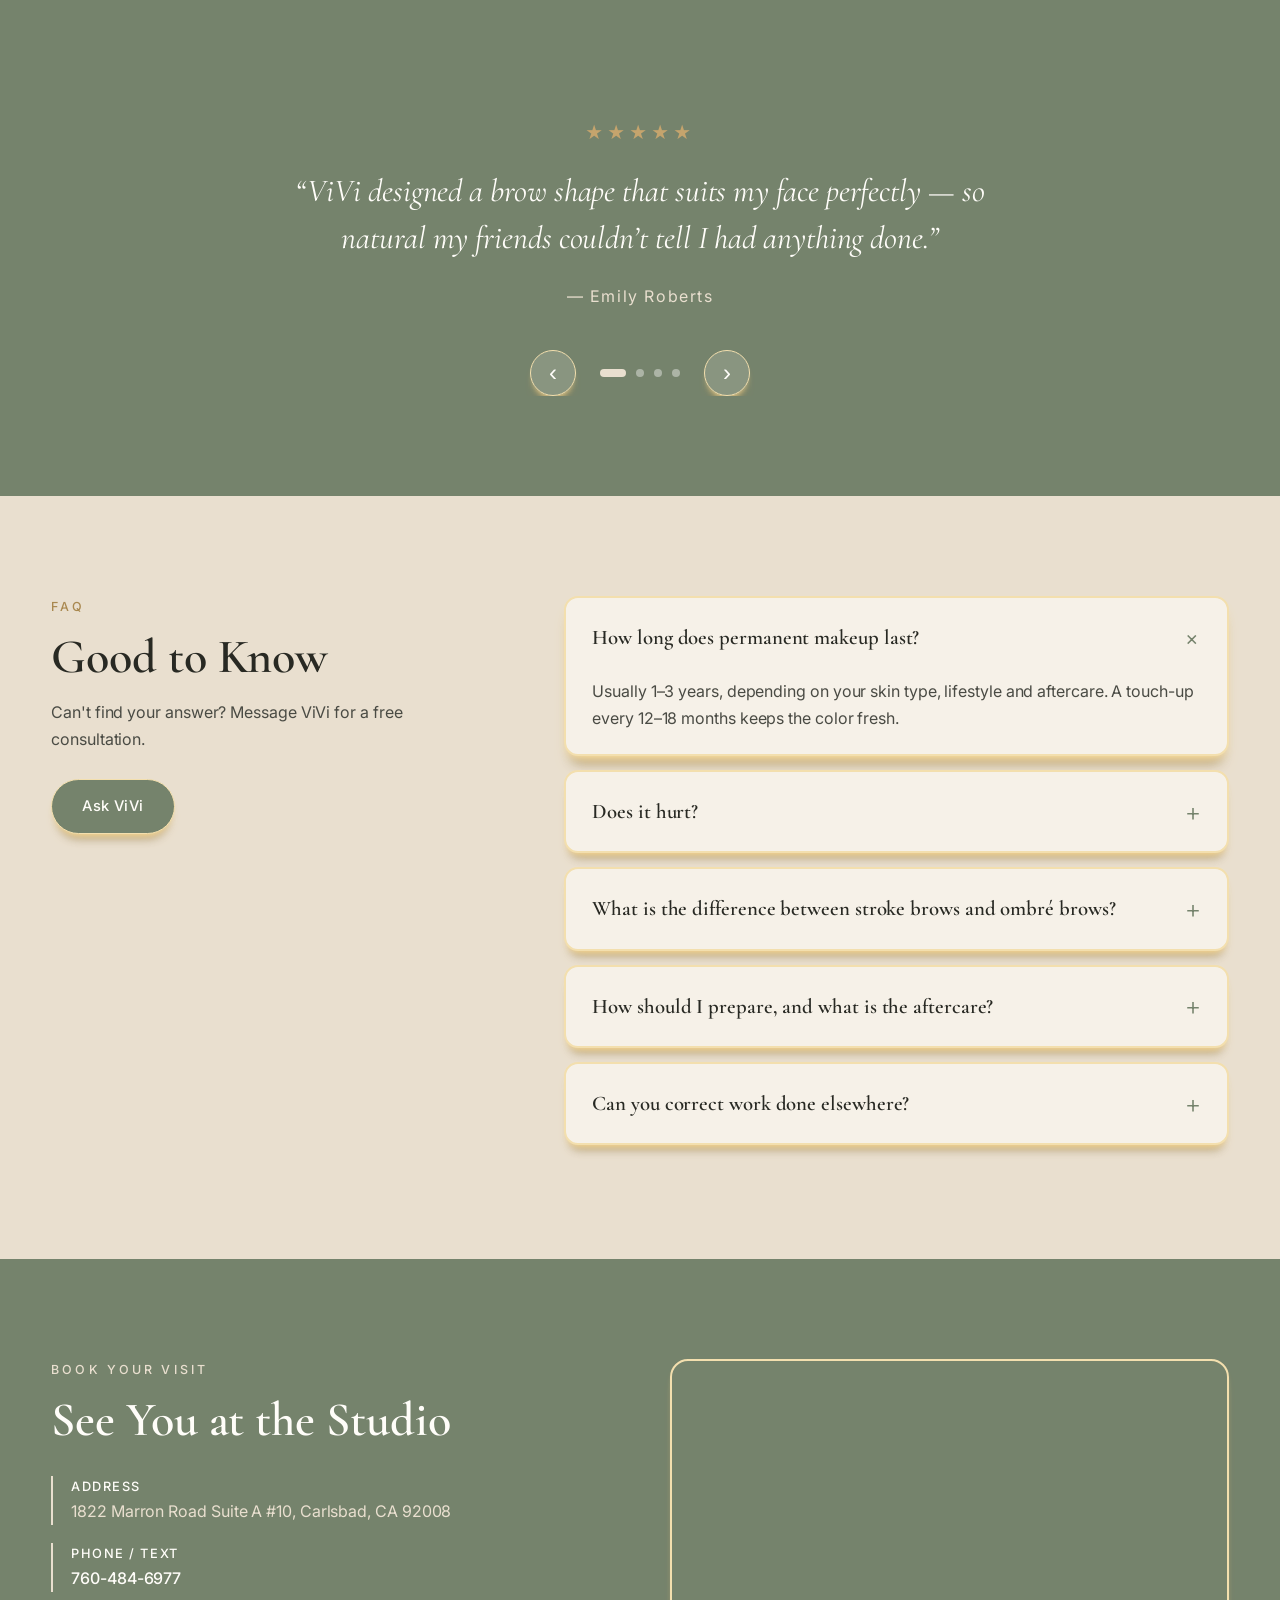
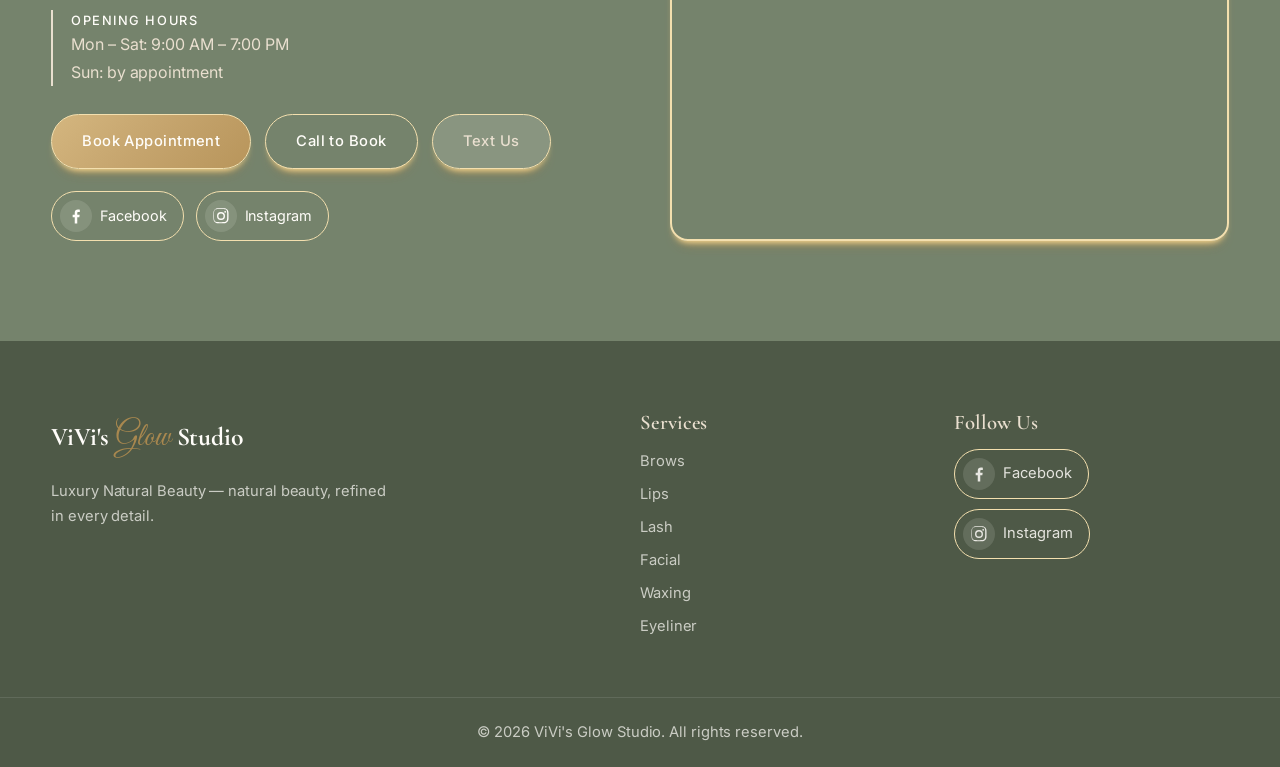
==== commit 615a929b: "Before/after photos per service, new brow, lash and lip updates - Each service tab shows its own bef" ====
--- a/index.html
+++ b/index.html
@@ -8,7 +8,7 @@
 <link rel="preconnect" href="https://fonts.googleapis.com">
 <link rel="preconnect" href="https://fonts.gstatic.com" crossorigin>
 <link href="https://fonts.googleapis.com/css2?family=Cormorant+Garamond:ital,wght@0,500;0,600;0,700;1,500;1,600&family=Inter:wght@300;400;500;600&family=Great+Vibes&family=Roboto:wght@400;500;700&display=swap" rel="stylesheet">
-<link rel="stylesheet" href="style.css?v=53">
+<link rel="stylesheet" href="style.css?v=56">
 </head>
 <body>
 
@@ -45,9 +45,9 @@
     </div>
     <div class="grid grid--3">
       <article class="service reveal">
-        <div class="service__img"><img src="images/svc-brows.jpg?v=2" alt="Brows"></div>
-        <div class="service__body">
-          <span class="service__time">2 hrs</span>
+        <div class="service__img"><img src="images/svc-brows-new.webp" alt="Brows"></div>
+        <div class="service__body">
+          <span class="service__time">3 hours</span>
           <h3>Brows</h3>
           <p>Nano · Ombré · Combo — soft, natural brows shaped to your face, from hair-like strokes to a powdered finish.</p>
           <div class="service__foot"><span class="price">from $399</span><a href="services.html?type=brows" class="service__link">View Menu →</a></div>
@@ -59,7 +59,7 @@
           <span class="service__time">2 hrs</span>
           <h3>Lips</h3>
           <p>Blush · Ombré · Neutralize — rosy, fuller-looking lips that brighten dark tones and stay fresh all day.</p>
-          <div class="service__foot"><span class="price">from $449</span><a href="services.html?type=lips" class="service__link">View Menu →</a></div>
+          <div class="service__foot"><span class="price">$449+</span><a href="services.html?type=lips" class="service__link">View Menu →</a></div>
         </div>
       </article>
       <article class="service reveal">
@@ -208,6 +208,14 @@
       <figure class="reveal"><img src="images/pf-6.webp" alt="Ombré Brows & Lips – before and after" loading="lazy"><figcaption>Ombré Brows & Lips</figcaption></figure>
       <figure class="reveal"><img src="images/pf-7.webp" alt="From Brow Mapping to Result – before and after" loading="lazy"><figcaption>From Brow Mapping to Result</figcaption></figure>
       <figure class="reveal"><img src="images/pf-8.webp" alt="Natural Nano Brows – before and after" loading="lazy"><figcaption>Natural Nano Brows</figcaption></figure>
+      <figure class="reveal"><img src="images/pf-9.webp" alt="Lash Line Enhancement – before and after" loading="lazy"><figcaption>Lash Line Enhancement</figcaption></figure>
+      <figure class="reveal"><img src="images/pf-10.webp" alt="Upper Eyeliner – before and after" loading="lazy"><figcaption>Upper Eyeliner</figcaption></figure>
+      <figure class="reveal"><img src="images/pf-11.webp" alt="Classic Winged Eyeliner – before and after" loading="lazy"><figcaption>Classic Winged Eyeliner</figcaption></figure>
+      <figure class="reveal"><img src="images/pf-12.webp" alt="Healed Lip Blush – before and after" loading="lazy"><figcaption>Healed Lip Blush</figcaption></figure>
+      <figure class="reveal"><img src="images/pf-15.webp" alt="Full Lip Blush – before and after" loading="lazy"><figcaption>Full Lip Blush</figcaption></figure>
+      <figure class="reveal"><img src="images/pf-17.webp" alt="Coral Lip Blush – before and after" loading="lazy"><figcaption>Coral Lip Blush</figcaption></figure>
+      <figure class="reveal"><img src="images/pf-18.webp" alt="Fresh Lip Blush – before and after" loading="lazy"><figcaption>Fresh Lip Blush</figcaption></figure>
+      <figure class="reveal"><img src="images/pf-19.webp" alt="Lip Color Correction – before and after" loading="lazy"><figcaption>Lip Color Correction</figcaption></figure>
     </div>
 
   </div>
--- a/style.css
+++ b/style.css
@@ -796,3 +796,19 @@
   .bmodal__box{border-radius:18px 18px 0 0;padding:34px 20px 24px;max-height:92vh}
   .bmodal__box h2{font-size:1.9rem}
 }
+.member--lash{margin-top:44px}
+.member--lash[hidden]{display:none}
+@media (min-width:701px){.member--lash .member__grid{grid-template-columns:repeat(3,1fr)}}
+.member__perks{list-style:none;padding:0}
+
+/* ===== Ảnh trước/sau dưới mỗi mục dịch vụ ===== */
+.results{margin-top:56px;text-align:center}
+.results[hidden]{display:none}
+.results h3{font-size:clamp(1.8rem,4vw,2.4rem);margin-bottom:26px}
+.results__grid{display:grid;grid-template-columns:repeat(4,1fr);gap:22px}
+.results__item{position:relative;margin:0;border-radius:14px;overflow:hidden;cursor:zoom-in;background:var(--white);border:2px solid var(--glow-line);box-shadow:var(--under)}
+.results__item img{width:100%;aspect-ratio:1/1;object-fit:cover;transition:.5s}
+.results__item:hover img{transform:scale(1.05)}
+.results__item figcaption{position:absolute;inset:auto 0 0;padding:34px 14px 12px;background:linear-gradient(transparent,rgba(40,41,35,.75));color:var(--white);font-family:var(--serif);font-size:1.1rem;text-align:left}
+@media (max-width:1024px){.results__grid{grid-template-columns:repeat(3,1fr)}}
+@media (max-width:700px){.results__grid{grid-template-columns:1fr 1fr;gap:14px}.results__item figcaption{font-size:.95rem;padding:26px 10px 8px}}
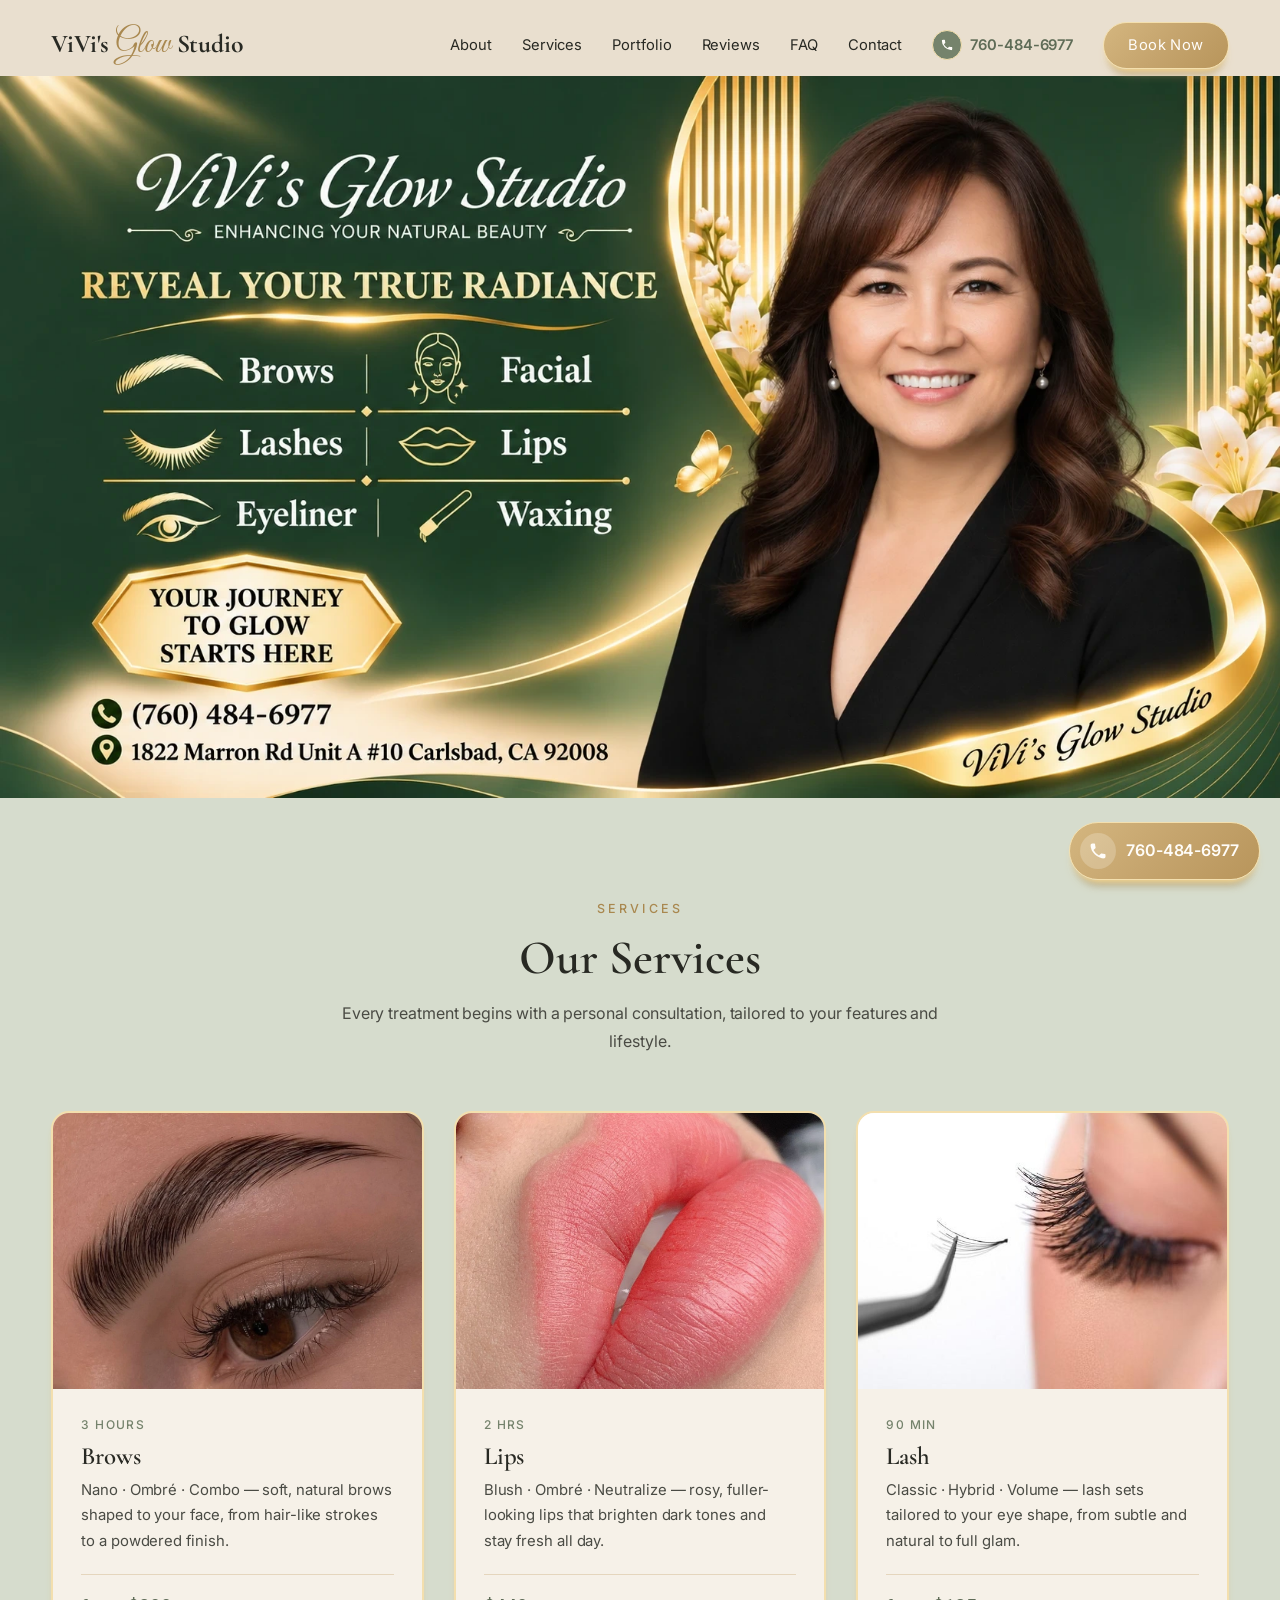
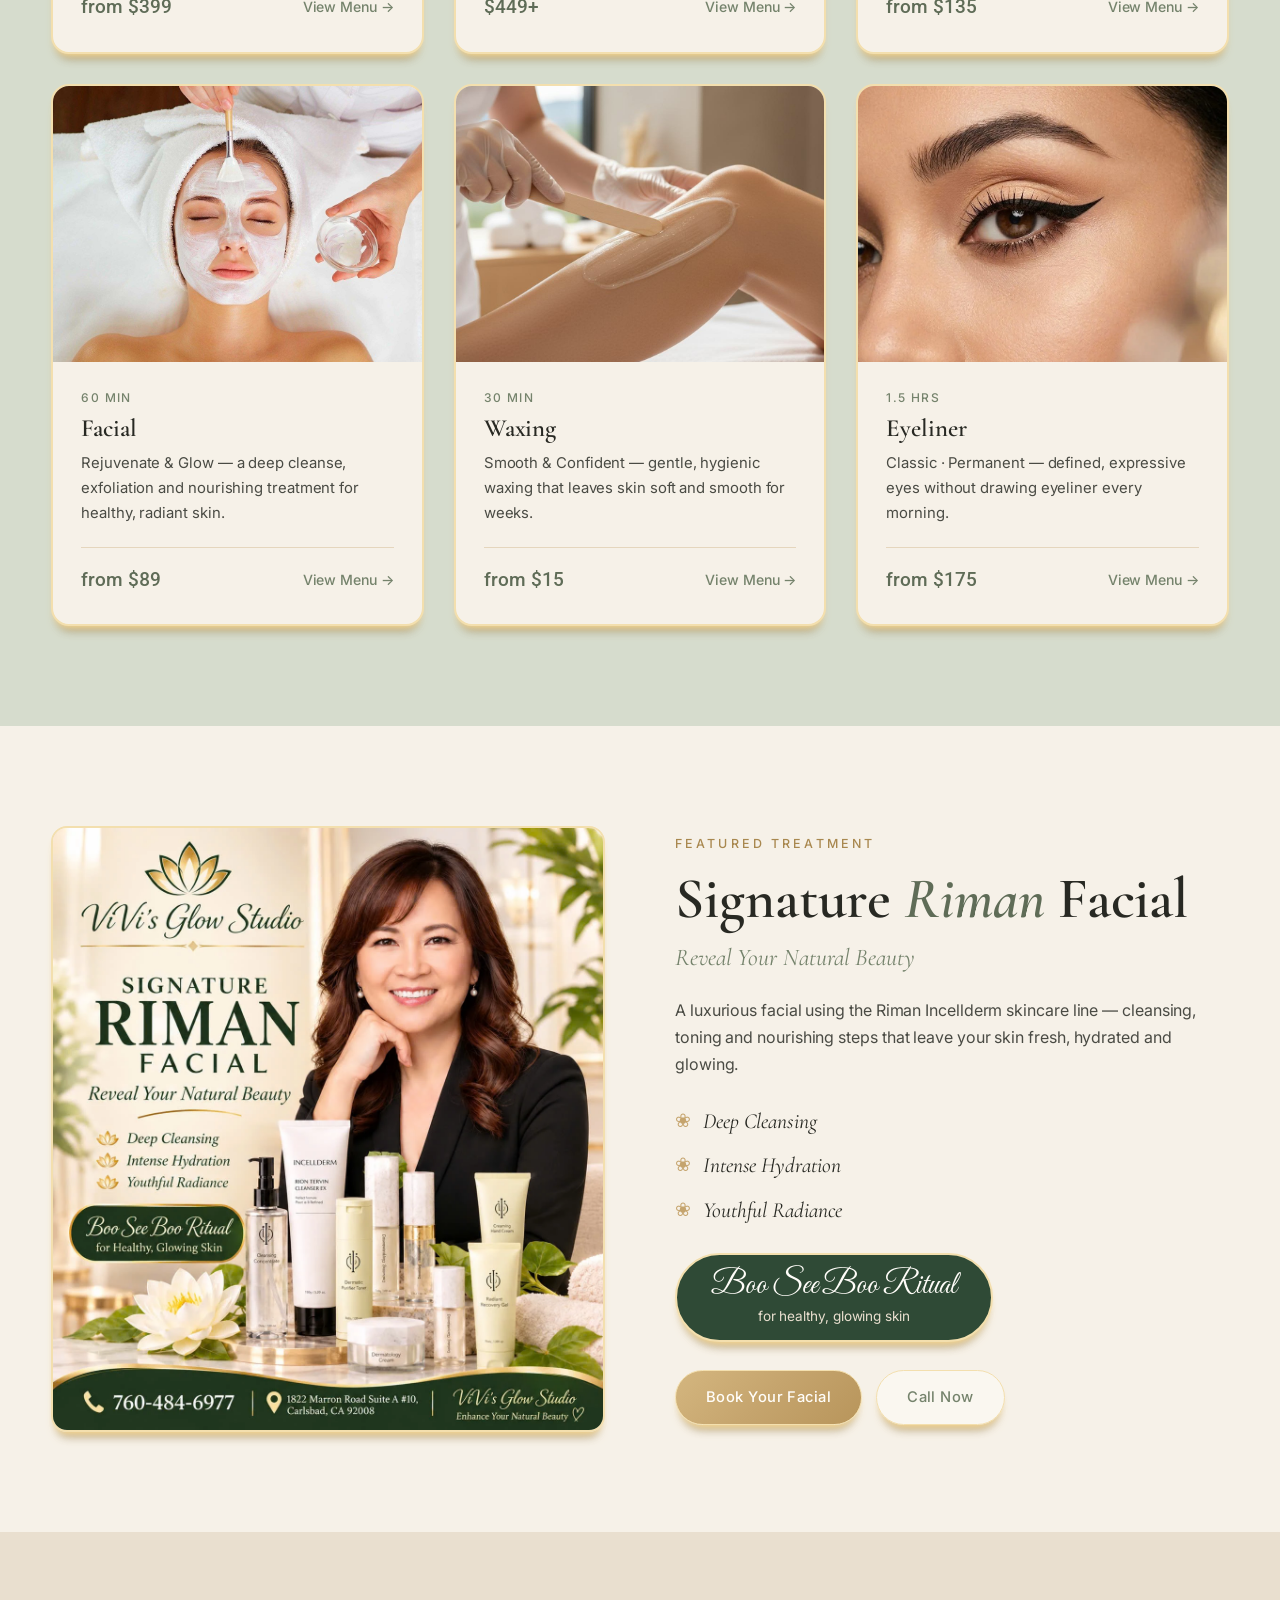
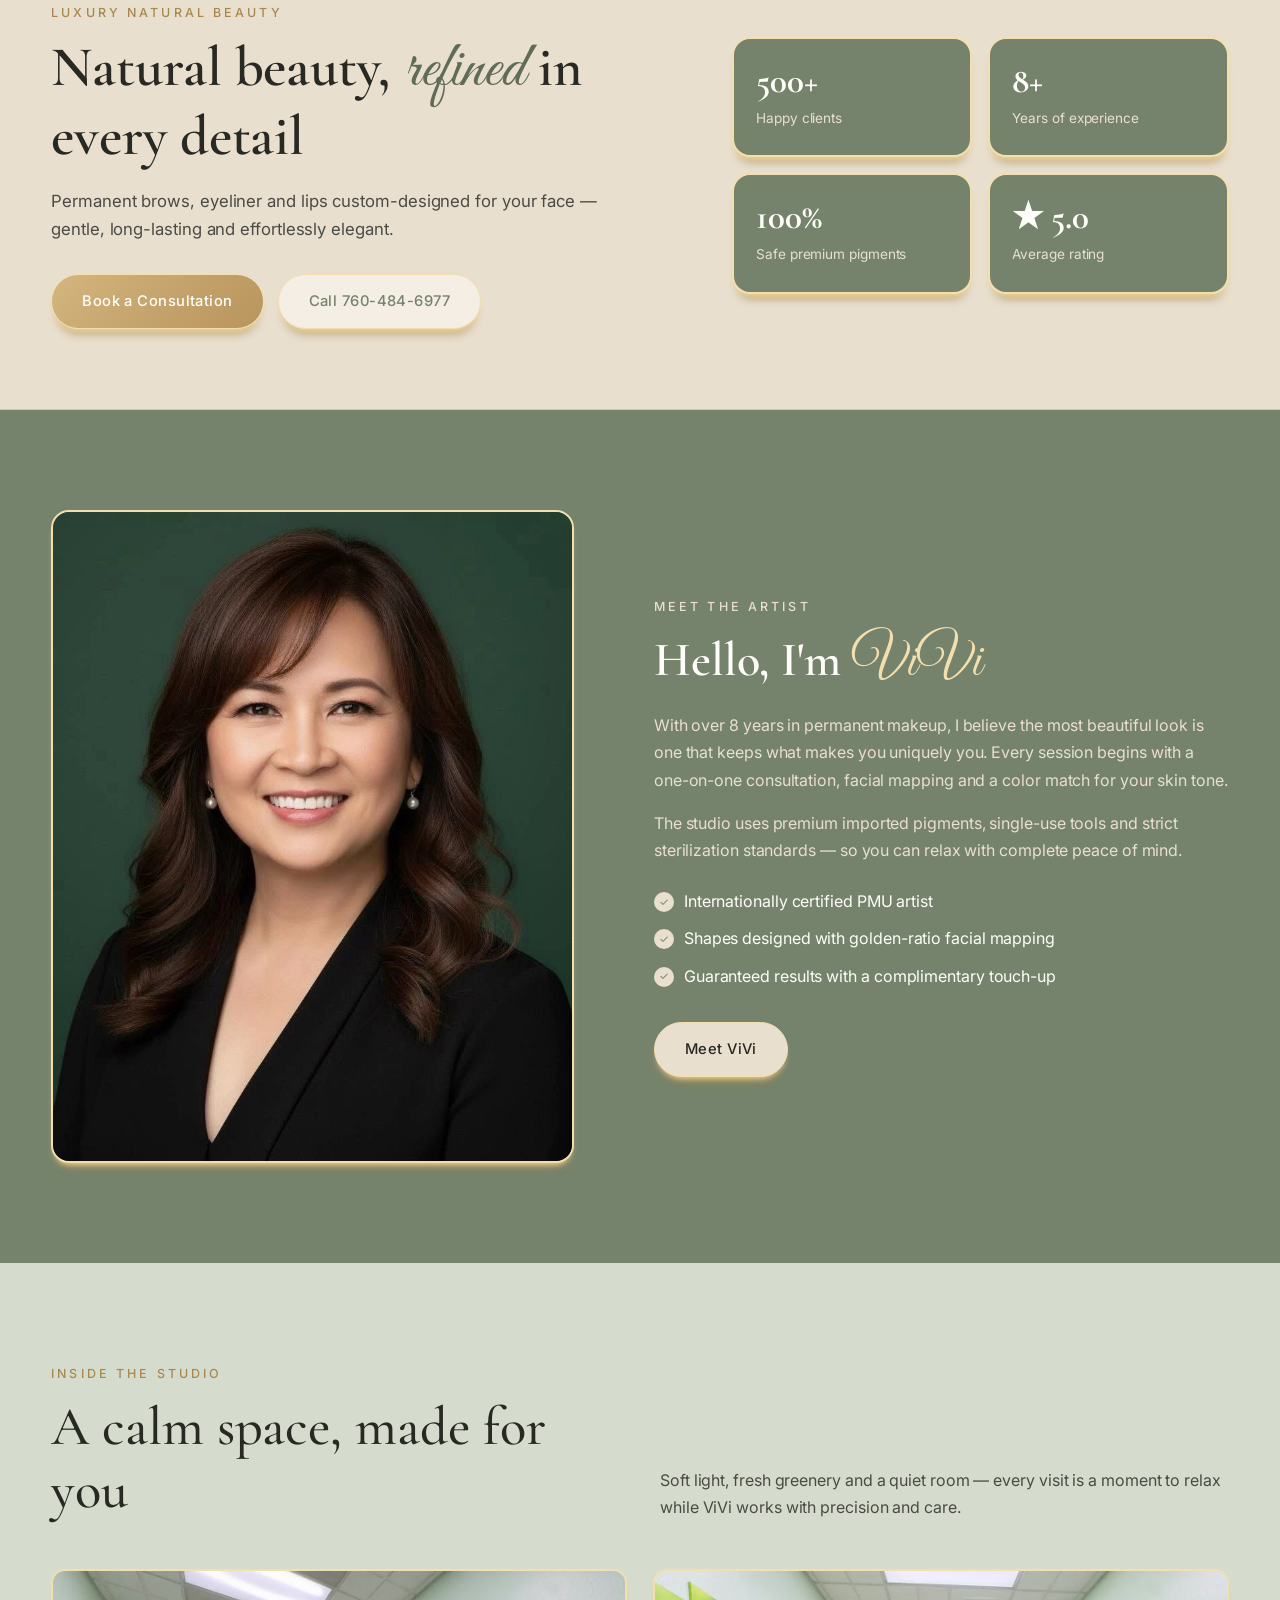
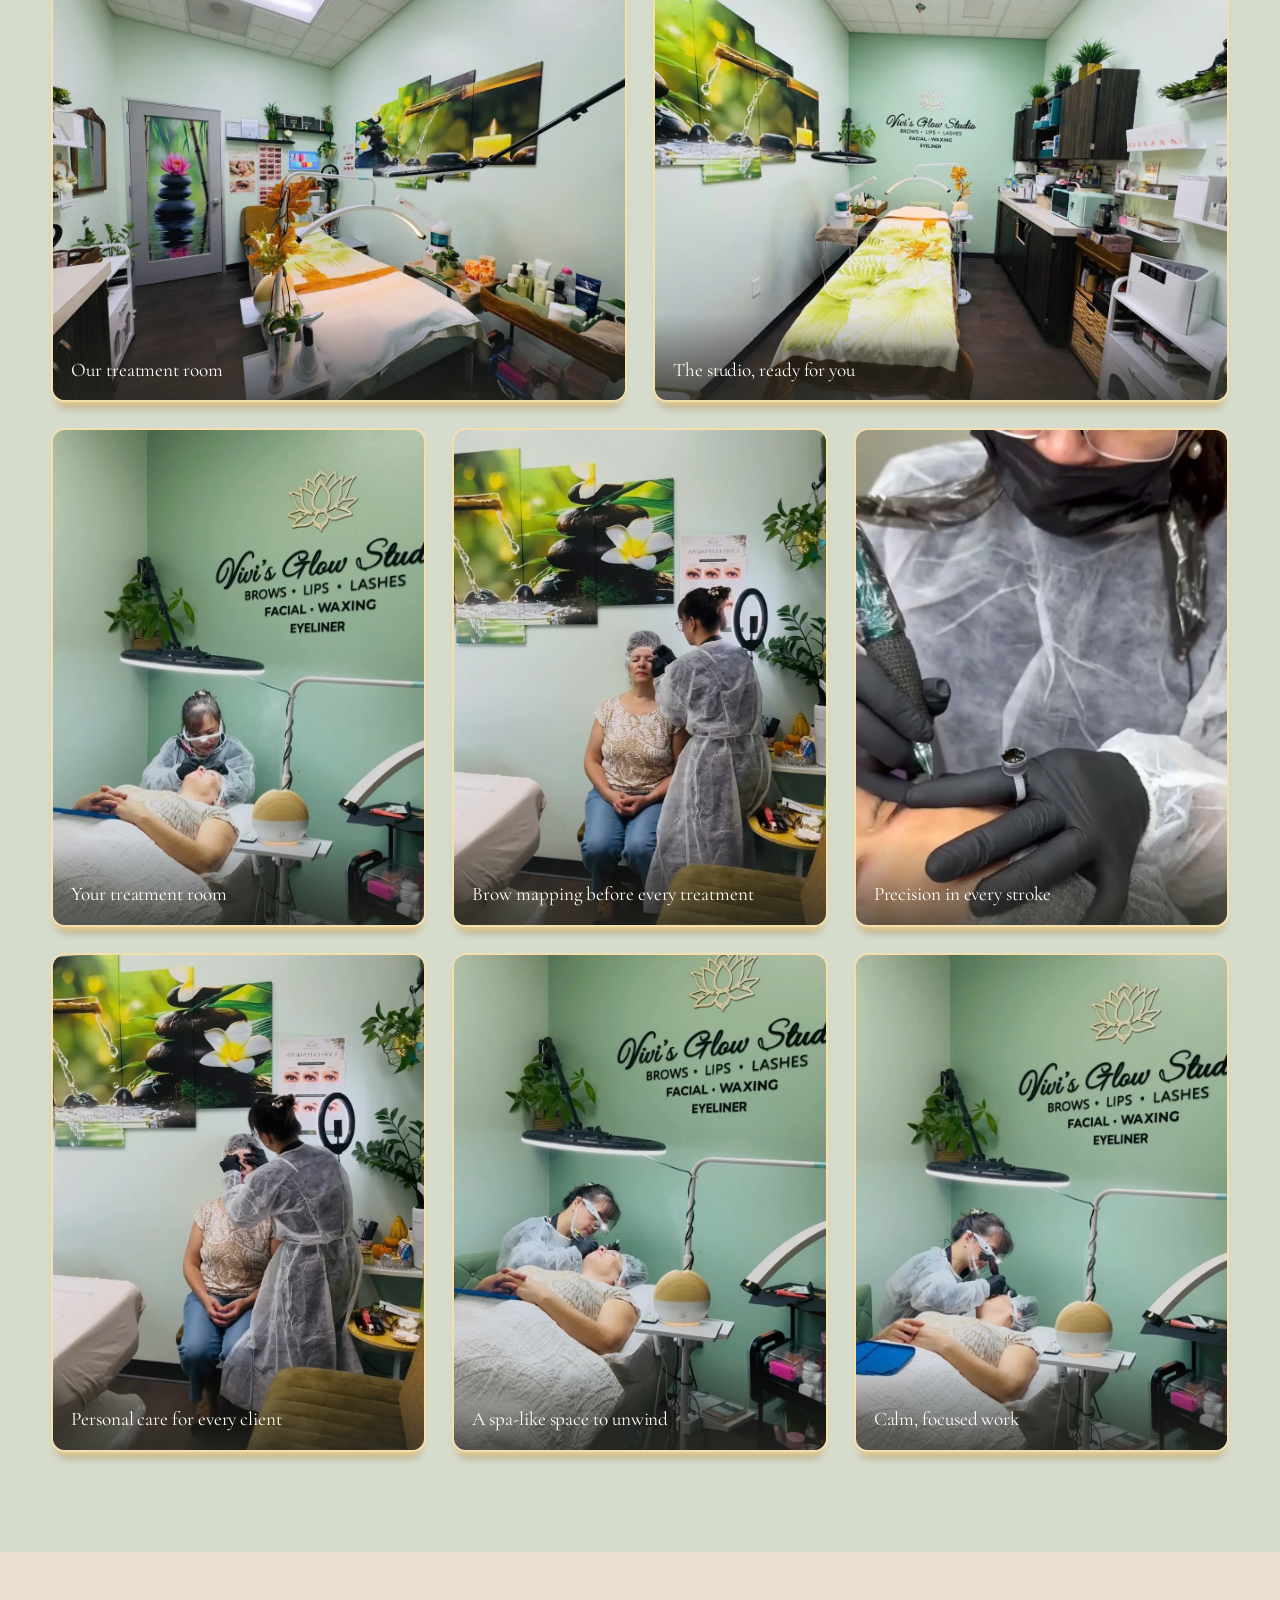
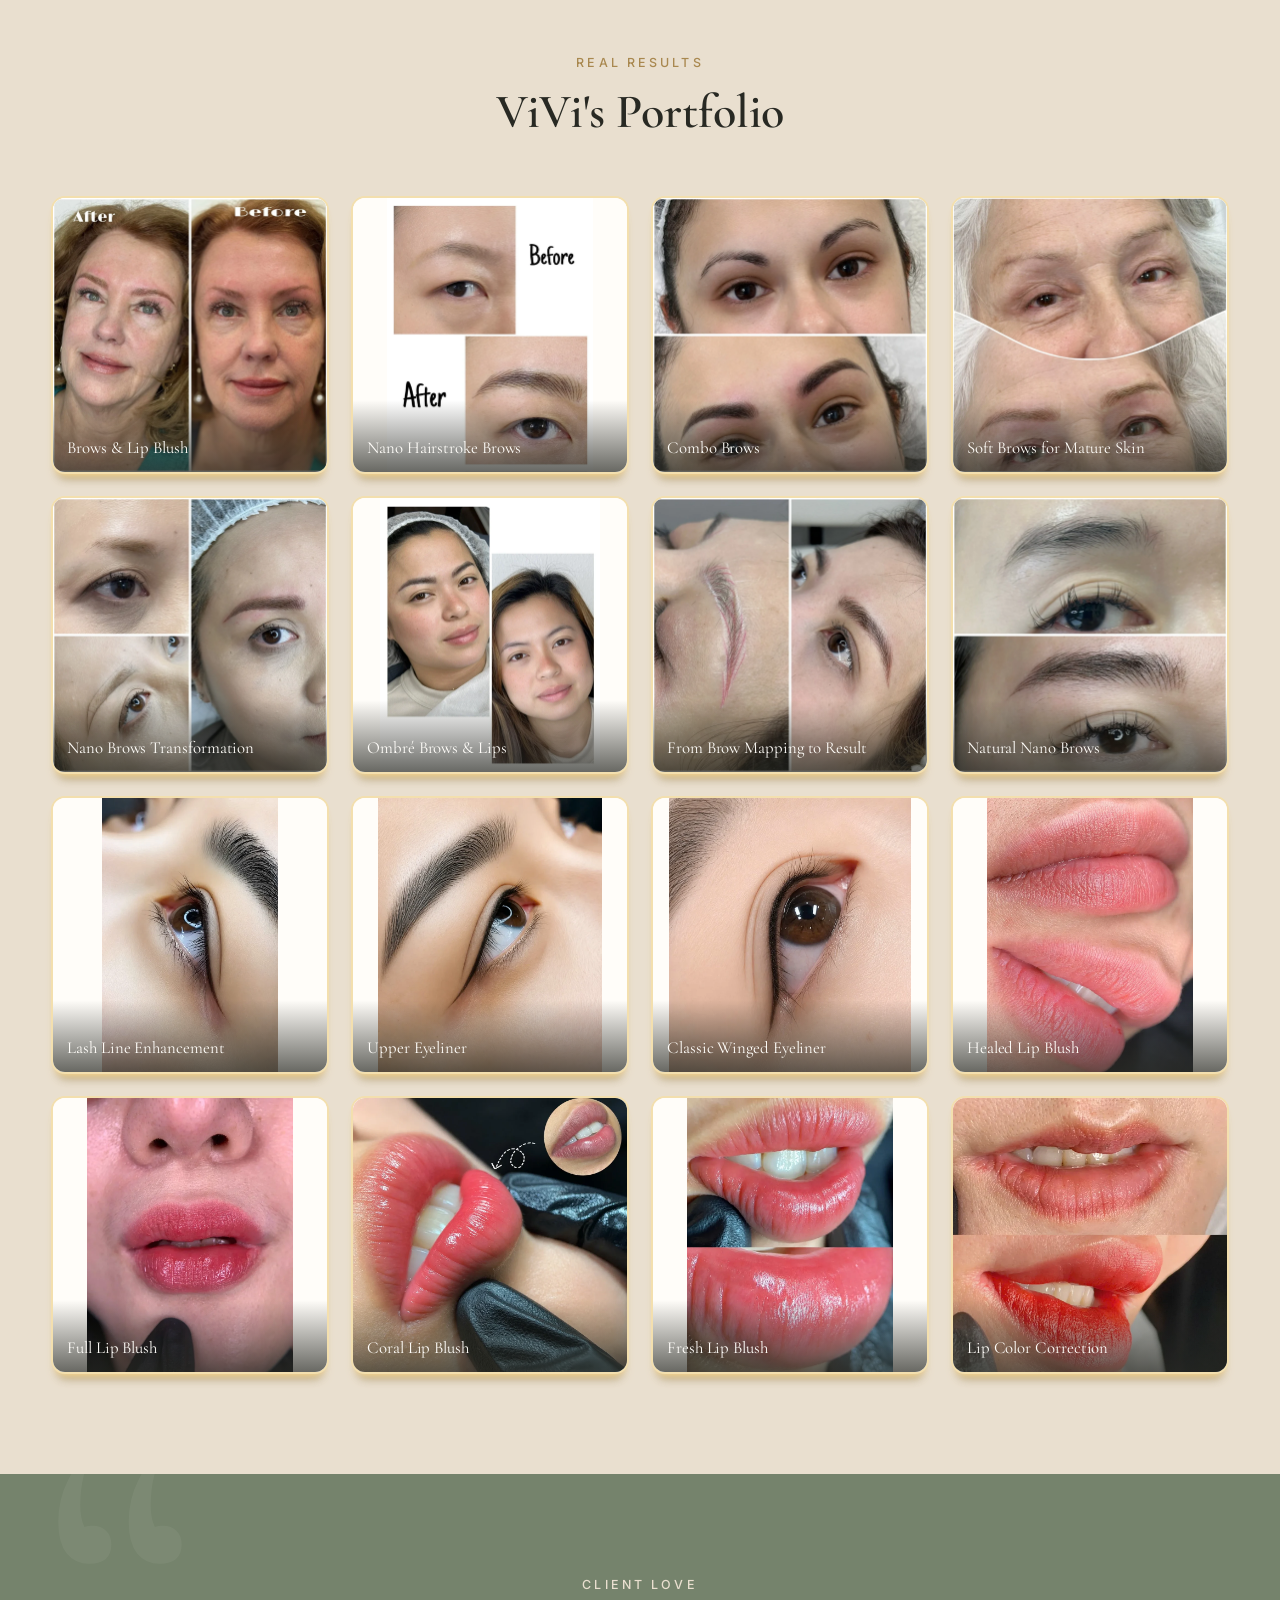
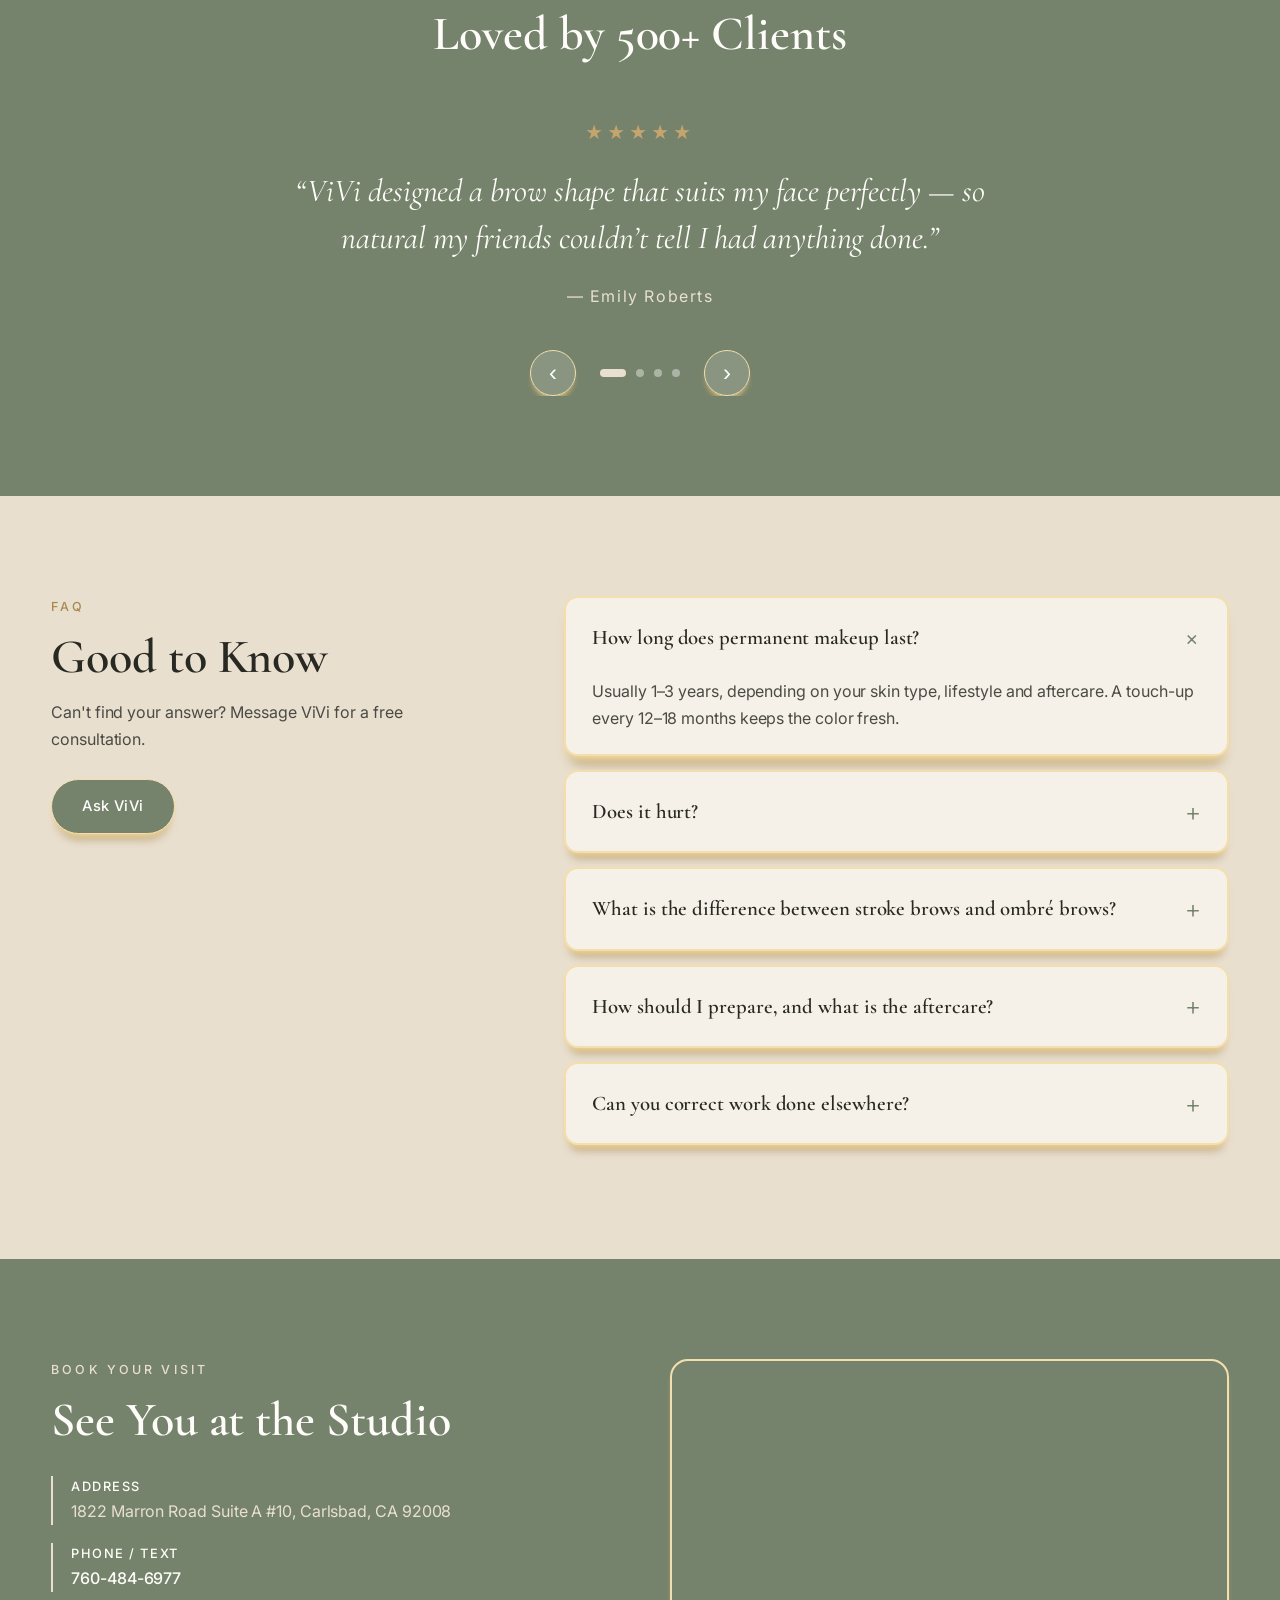
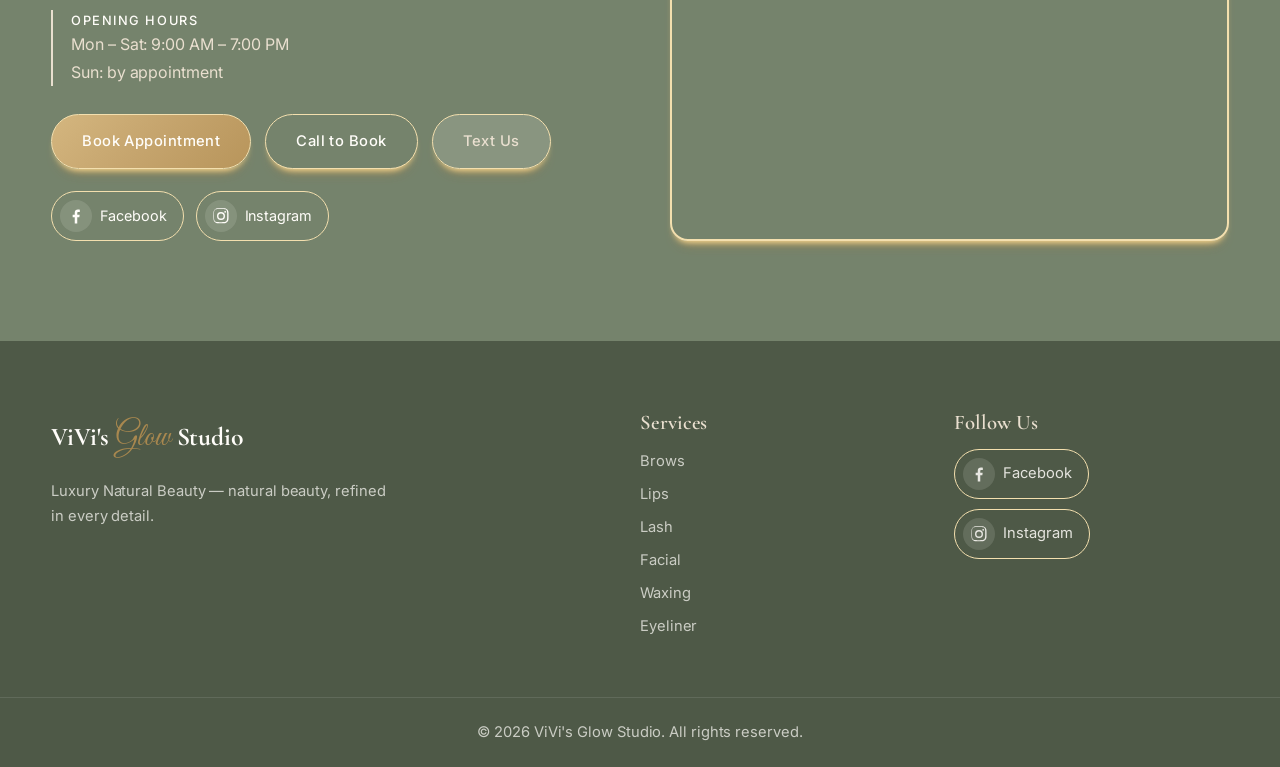
==== commit cf737062: "Service card prices beside names, new lash/brow/lip photos, Lips Scrub - Price shown on the same row" ====
--- a/index.html
+++ b/index.html
@@ -8,7 +8,7 @@
 <link rel="preconnect" href="https://fonts.googleapis.com">
 <link rel="preconnect" href="https://fonts.gstatic.com" crossorigin>
 <link href="https://fonts.googleapis.com/css2?family=Cormorant+Garamond:ital,wght@0,500;0,600;0,700;1,500;1,600&family=Inter:wght@300;400;500;600&family=Great+Vibes&family=Roboto:wght@400;500;700&display=swap" rel="stylesheet">
-<link rel="stylesheet" href="style.css?v=56">
+<link rel="stylesheet" href="style.css?v=57">
 </head>
 <body>
 
--- a/style.css
+++ b/style.css
@@ -812,3 +812,8 @@
 .results__item figcaption{position:absolute;inset:auto 0 0;padding:34px 14px 12px;background:linear-gradient(transparent,rgba(40,41,35,.75));color:var(--white);font-family:var(--serif);font-size:1.1rem;text-align:left}
 @media (max-width:1024px){.results__grid{grid-template-columns:repeat(3,1fr)}}
 @media (max-width:700px){.results__grid{grid-template-columns:1fr 1fr;gap:14px}.results__item figcaption{font-size:.95rem;padding:26px 10px 8px}}
+
+/* Giá nằm cùng hàng với tên dịch vụ */
+.tcard__head{display:flex;justify-content:space-between;align-items:baseline;gap:14px;margin-bottom:6px}
+.tcard__head h3{margin:0}
+.tcard__price{font-family:'Roboto',var(--sans);font-weight:500;font-size:1.3rem;color:var(--gold-dark);white-space:nowrap}
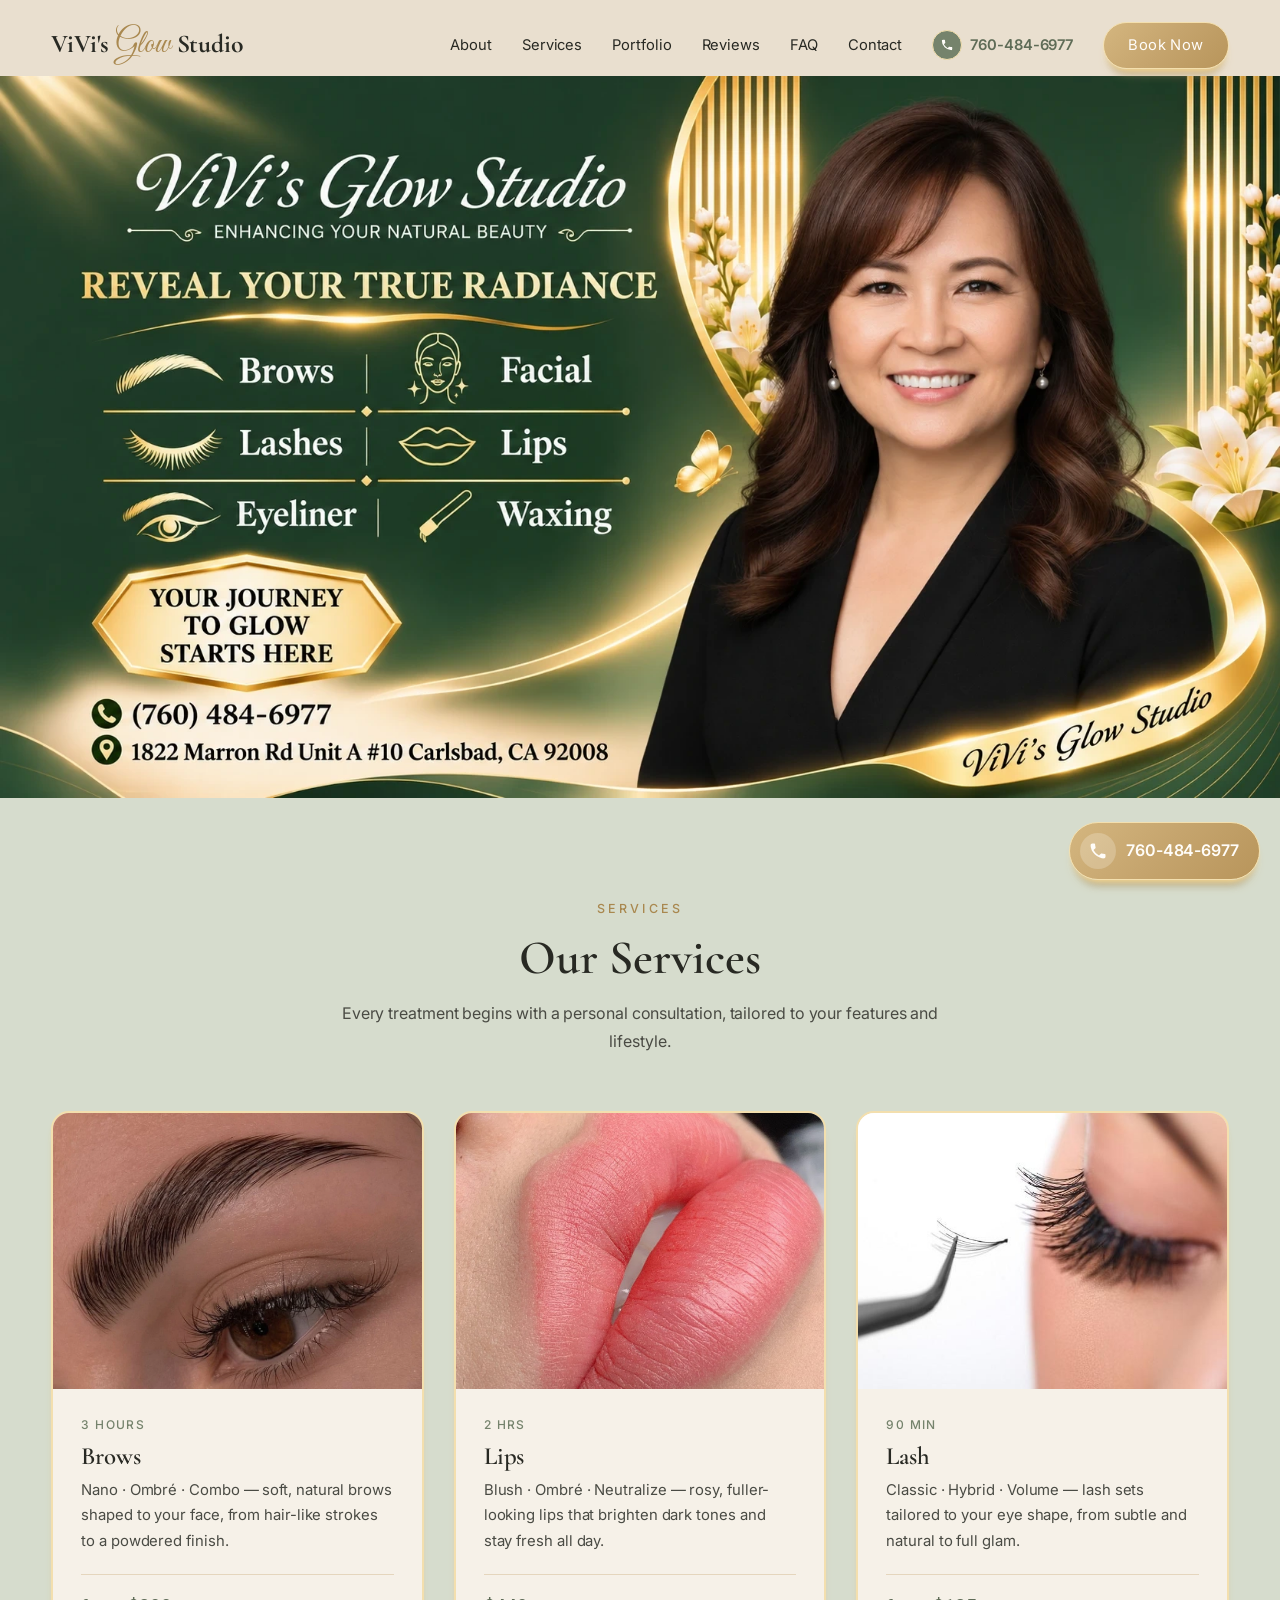
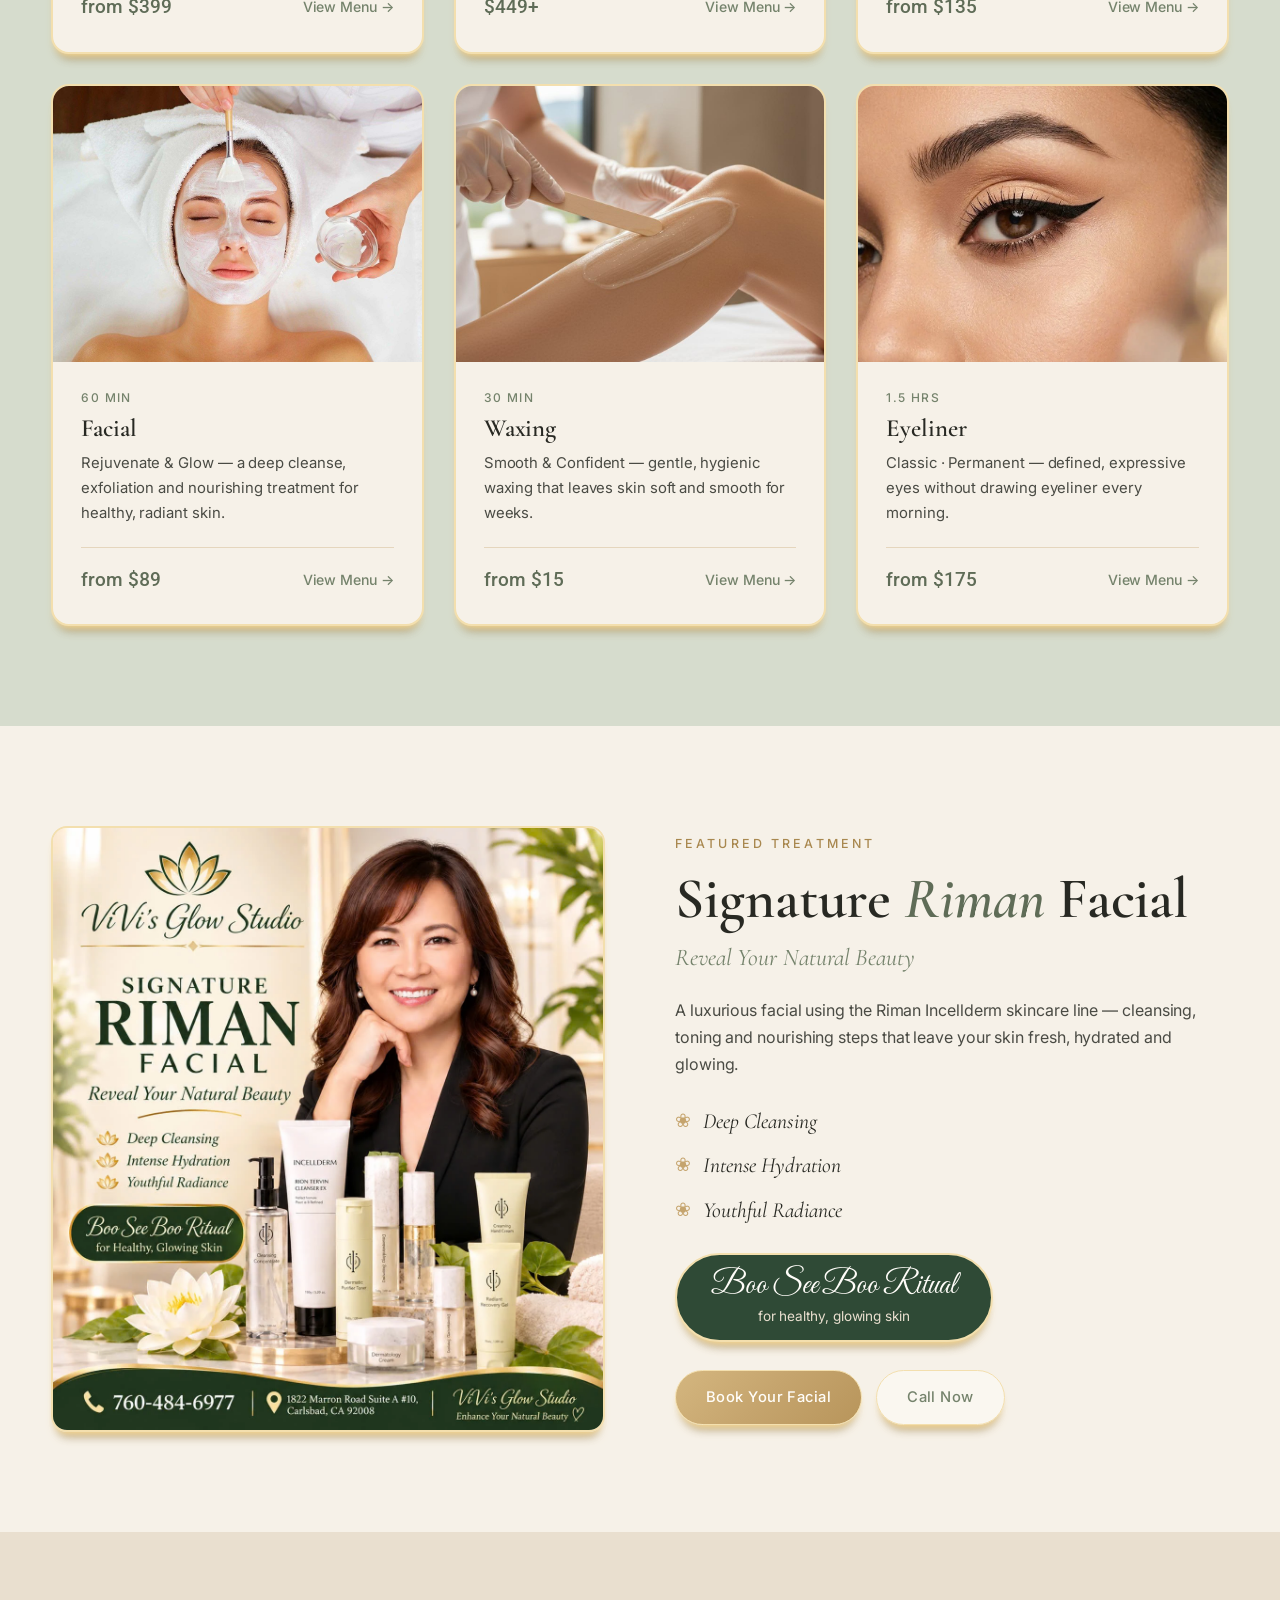
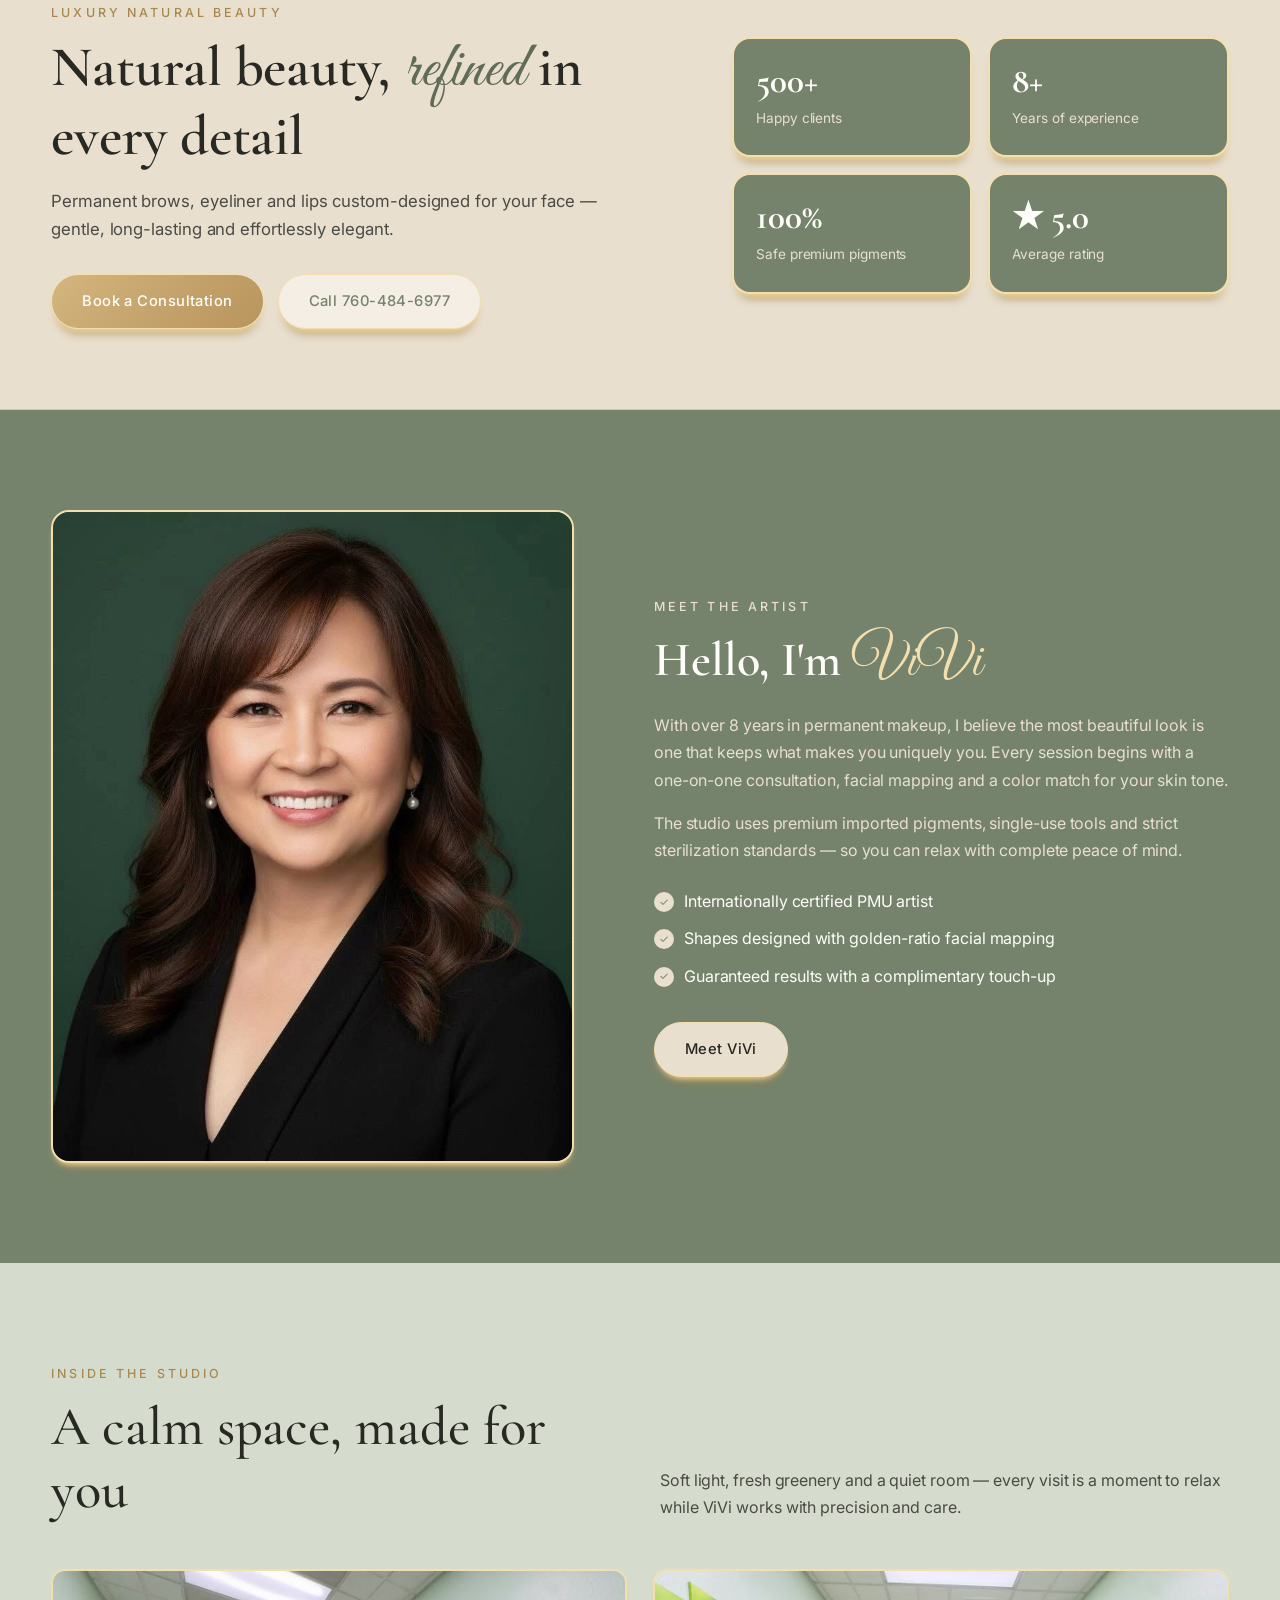
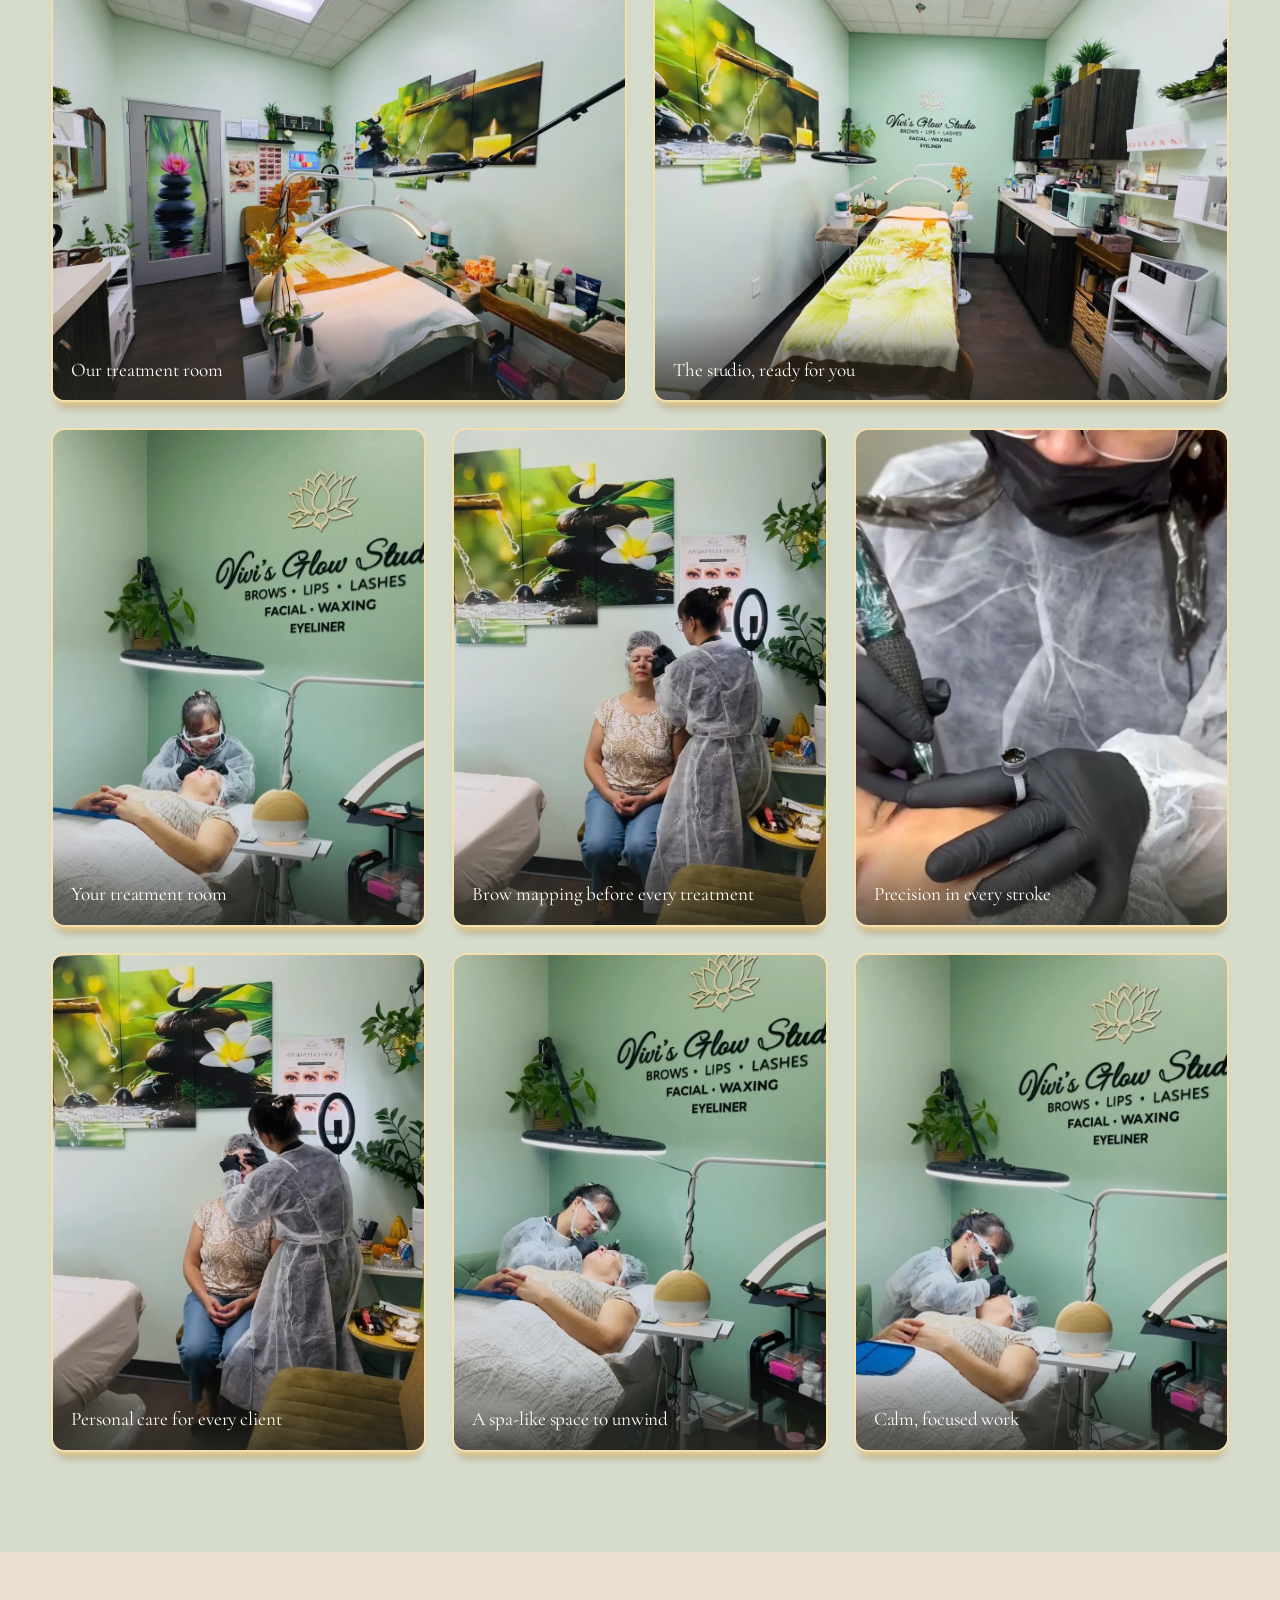
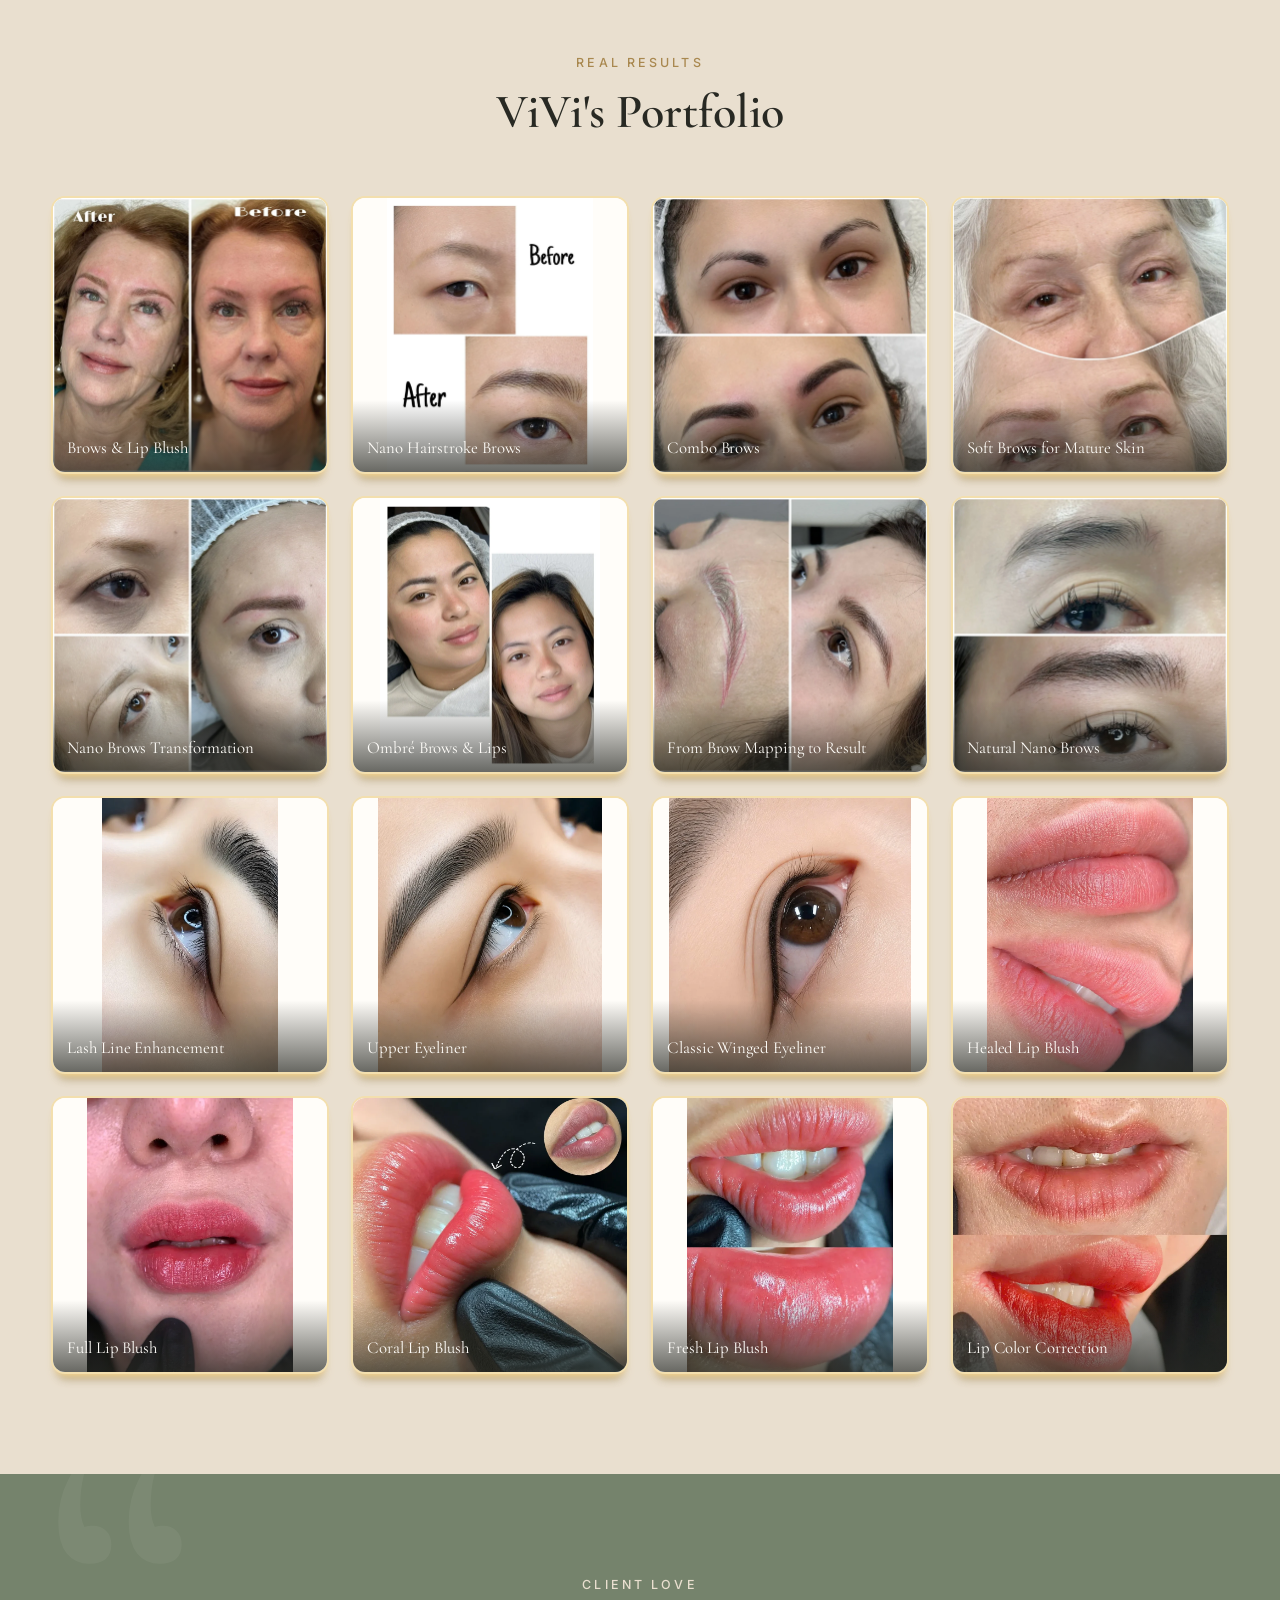
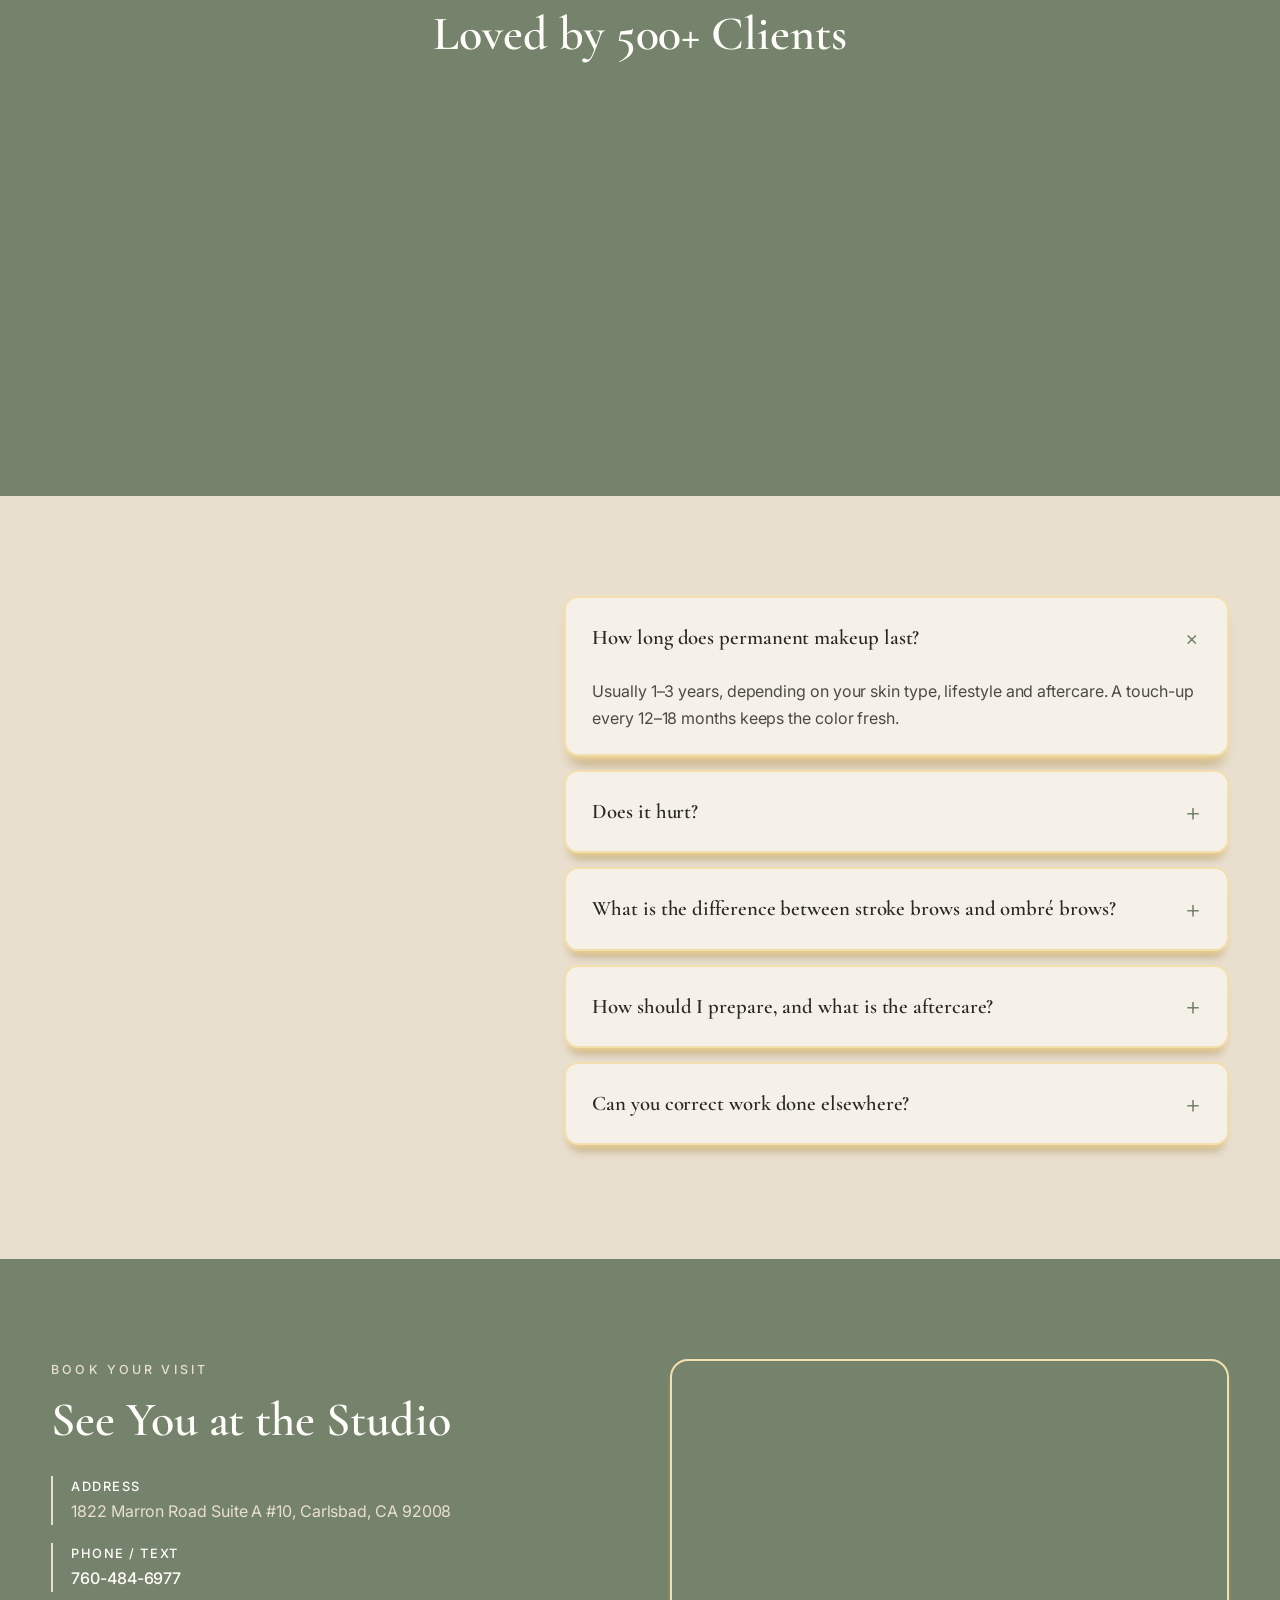
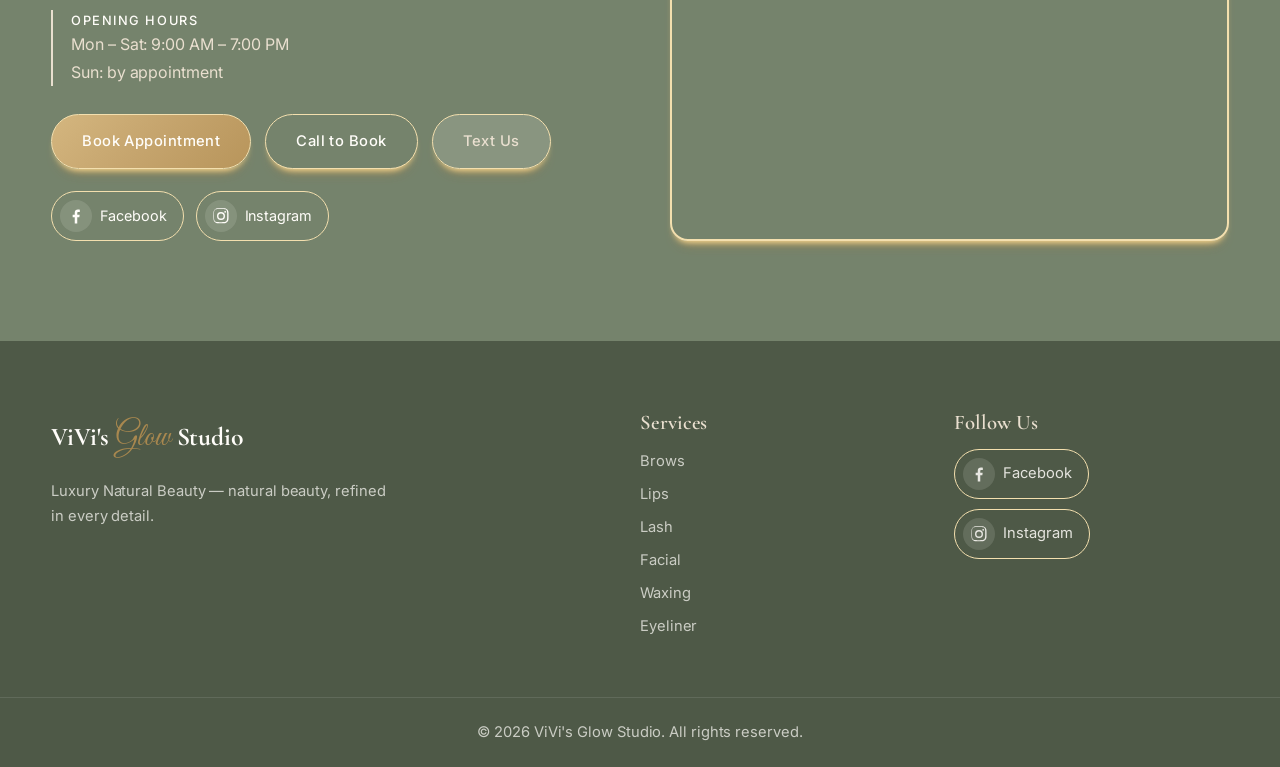
==== commit 9fd56ad8: "Booking form saves requests to vivisglowstudio.com - Book form posts to the ViVi's Glow Bookings plu" ====
--- a/index.html
+++ b/index.html
@@ -8,7 +8,7 @@
 <link rel="preconnect" href="https://fonts.googleapis.com">
 <link rel="preconnect" href="https://fonts.gstatic.com" crossorigin>
 <link href="https://fonts.googleapis.com/css2?family=Cormorant+Garamond:ital,wght@0,500;0,600;0,700;1,500;1,600&family=Inter:wght@300;400;500;600&family=Great+Vibes&family=Roboto:wght@400;500;700&display=swap" rel="stylesheet">
-<link rel="stylesheet" href="style.css?v=57">
+<link rel="stylesheet" href="style.css?v=58">
 </head>
 <body>
 
@@ -311,6 +311,6 @@
 <!-- Nút gọi nổi -->
 <a href="tel:+17604846977" class="float-call" aria-label="Call now: 760-484-6977"><svg viewBox="0 0 24 24" aria-hidden="true"><path d="M6.6 10.8a15.1 15.1 0 0 0 6.6 6.6l2.2-2.2c.3-.3.7-.4 1-.2 1.1.4 2.3.6 3.6.6.6 0 1 .4 1 1V20c0 .6-.4 1-1 1A17 17 0 0 1 3 4c0-.6.4-1 1-1h3.5c.6 0 1 .4 1 1 0 1.3.2 2.5.6 3.6.1.3 0 .7-.2 1L6.6 10.8z"/></svg><span class="float-call__num">760-484-6977</span></a>
 
-<script src="script.js?v=49"></script>
+<script src="script.js?v=50"></script>
 </body>
 </html>
--- a/style.css
+++ b/style.css
@@ -817,3 +817,4 @@
 .tcard__head{display:flex;justify-content:space-between;align-items:baseline;gap:14px;margin-bottom:6px}
 .tcard__head h3{margin:0}
 .tcard__price{font-family:'Roboto',var(--sans);font-weight:500;font-size:1.3rem;color:var(--gold-dark);white-space:nowrap}
+.bform__err{color:#a3341f;font-size:.85rem;text-align:center;margin:0}
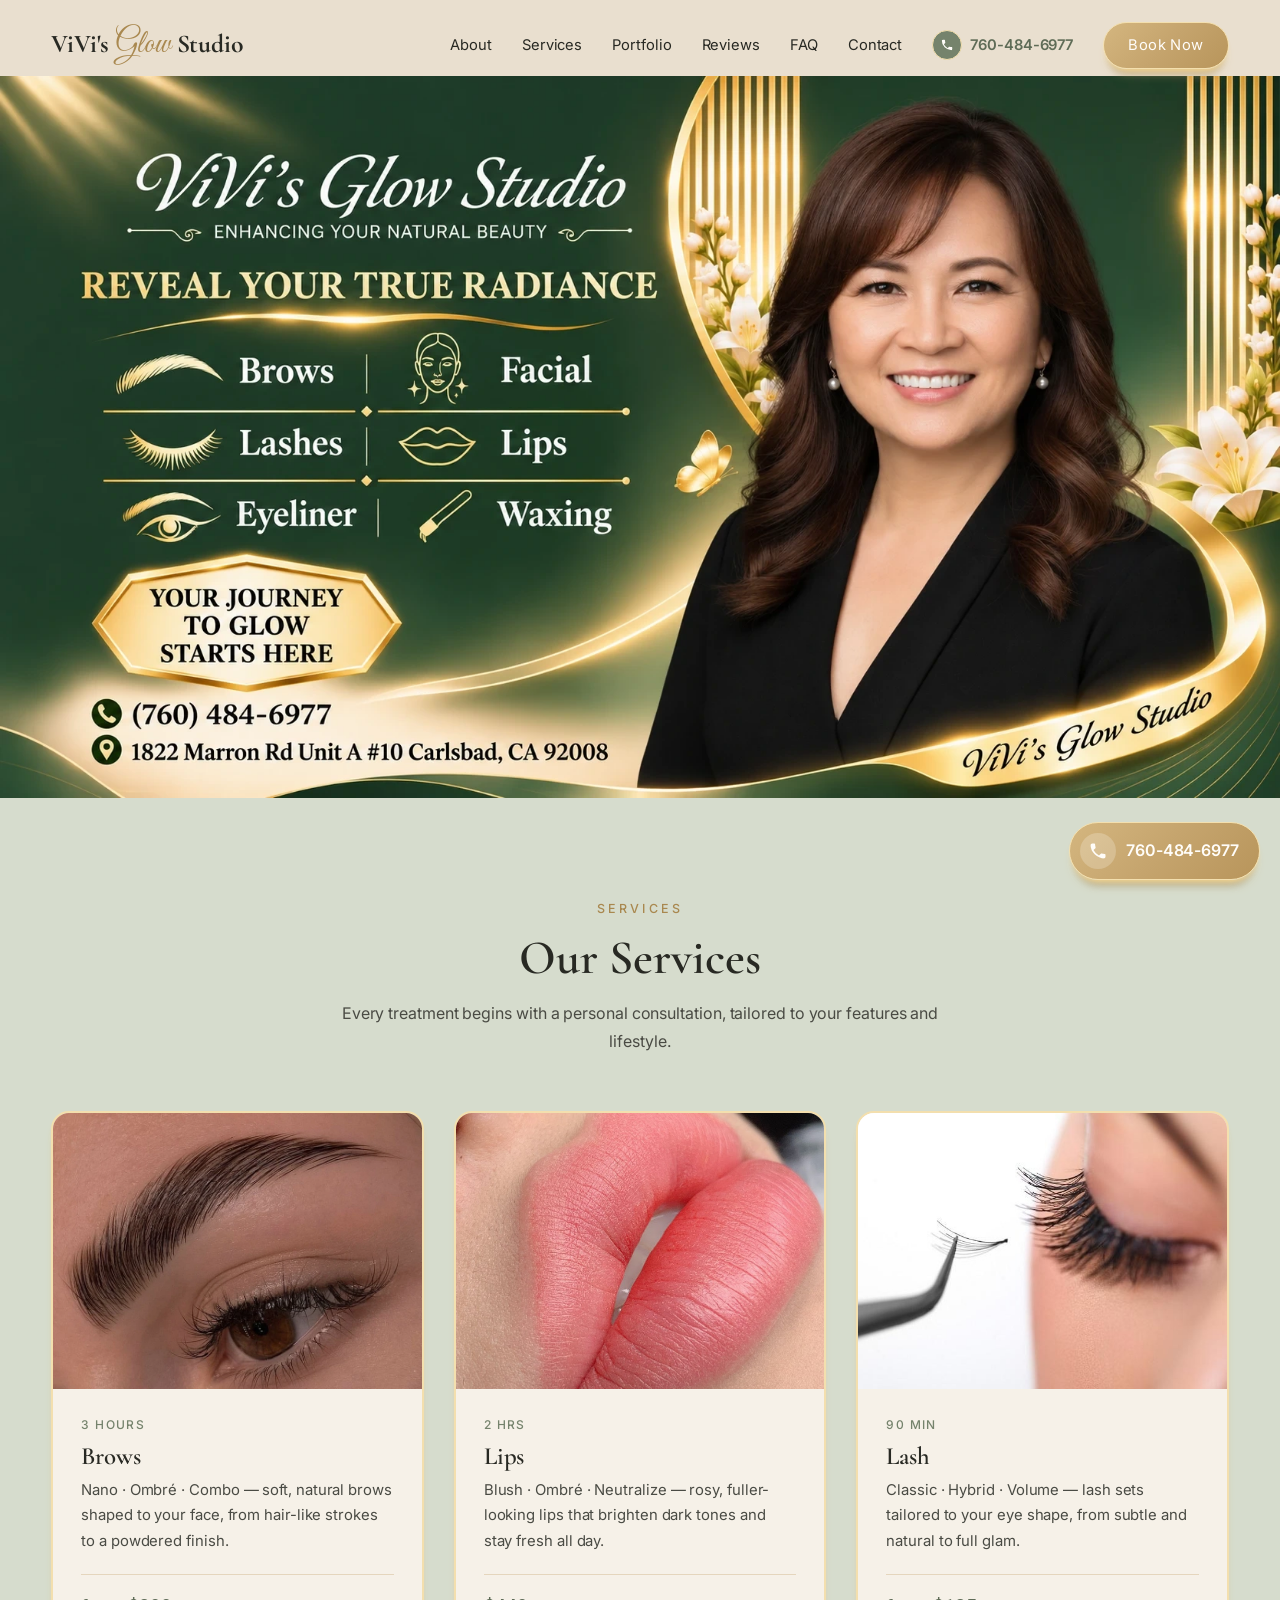
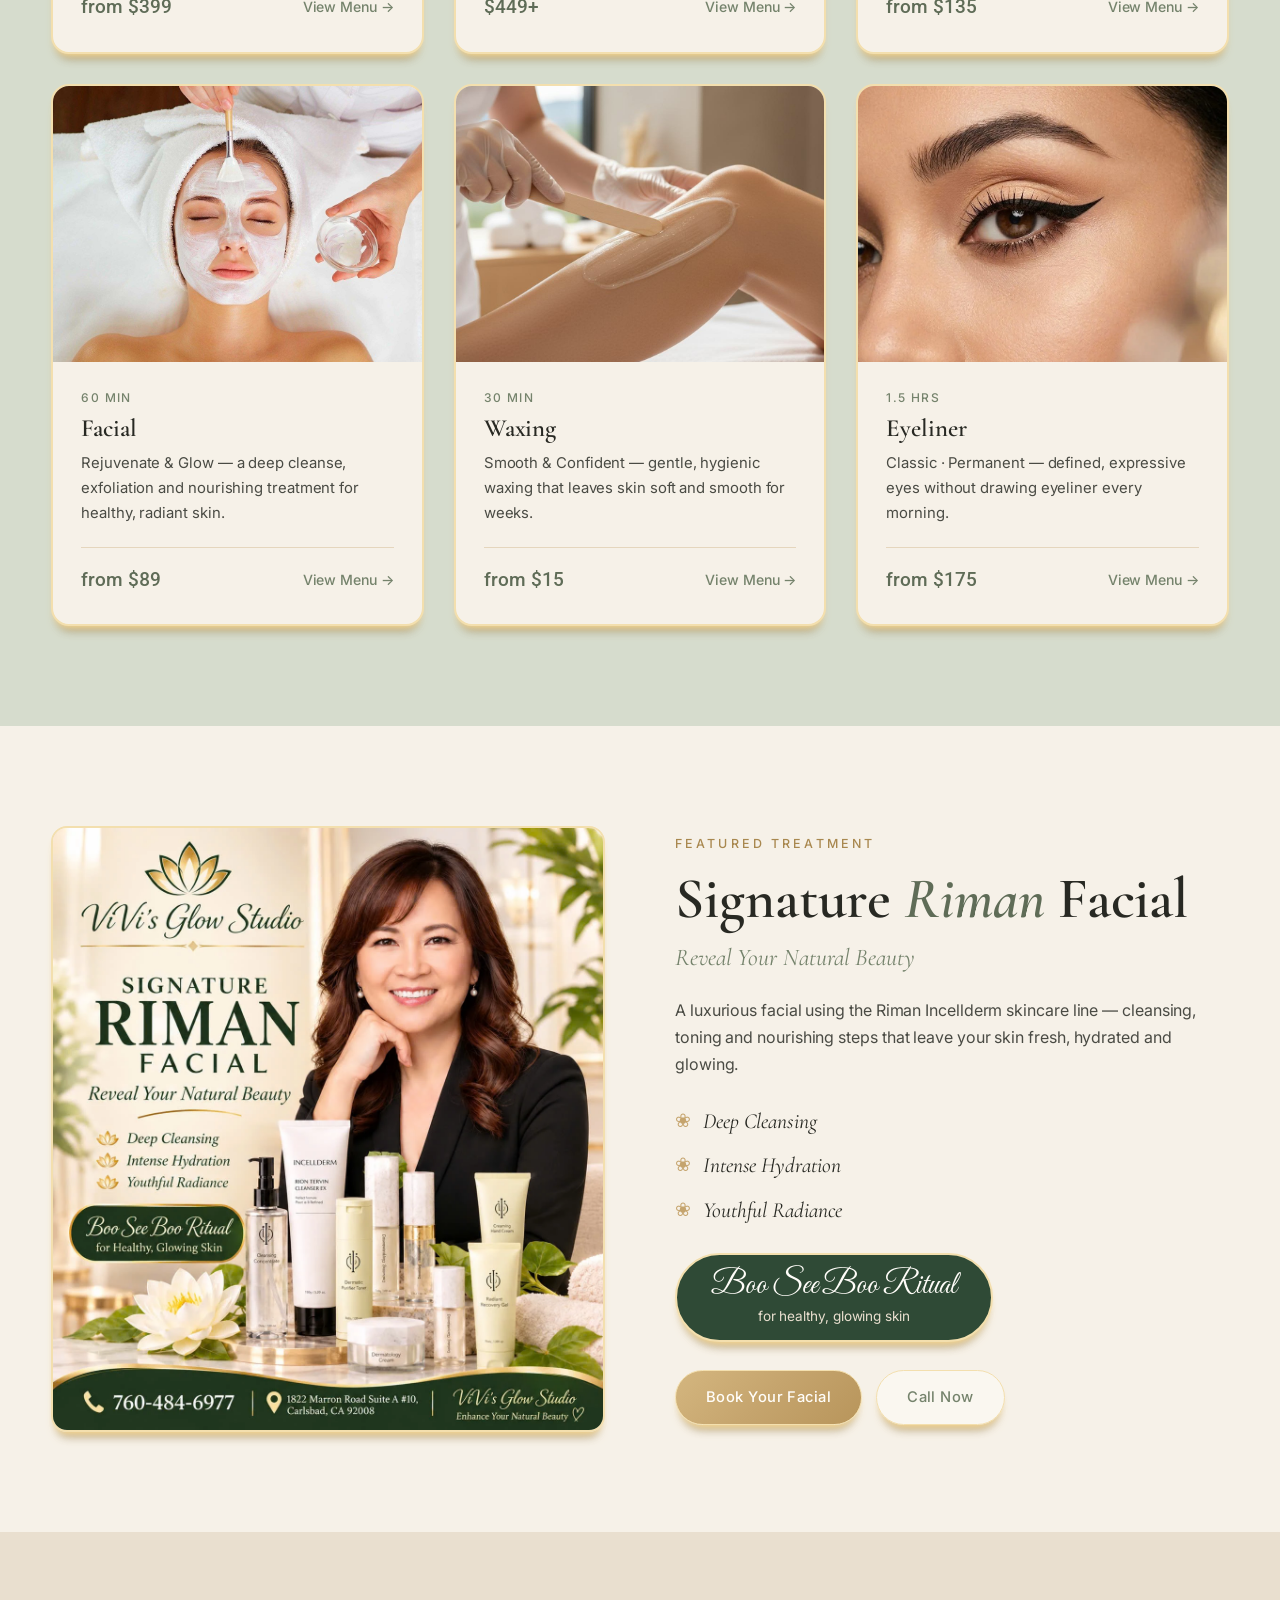
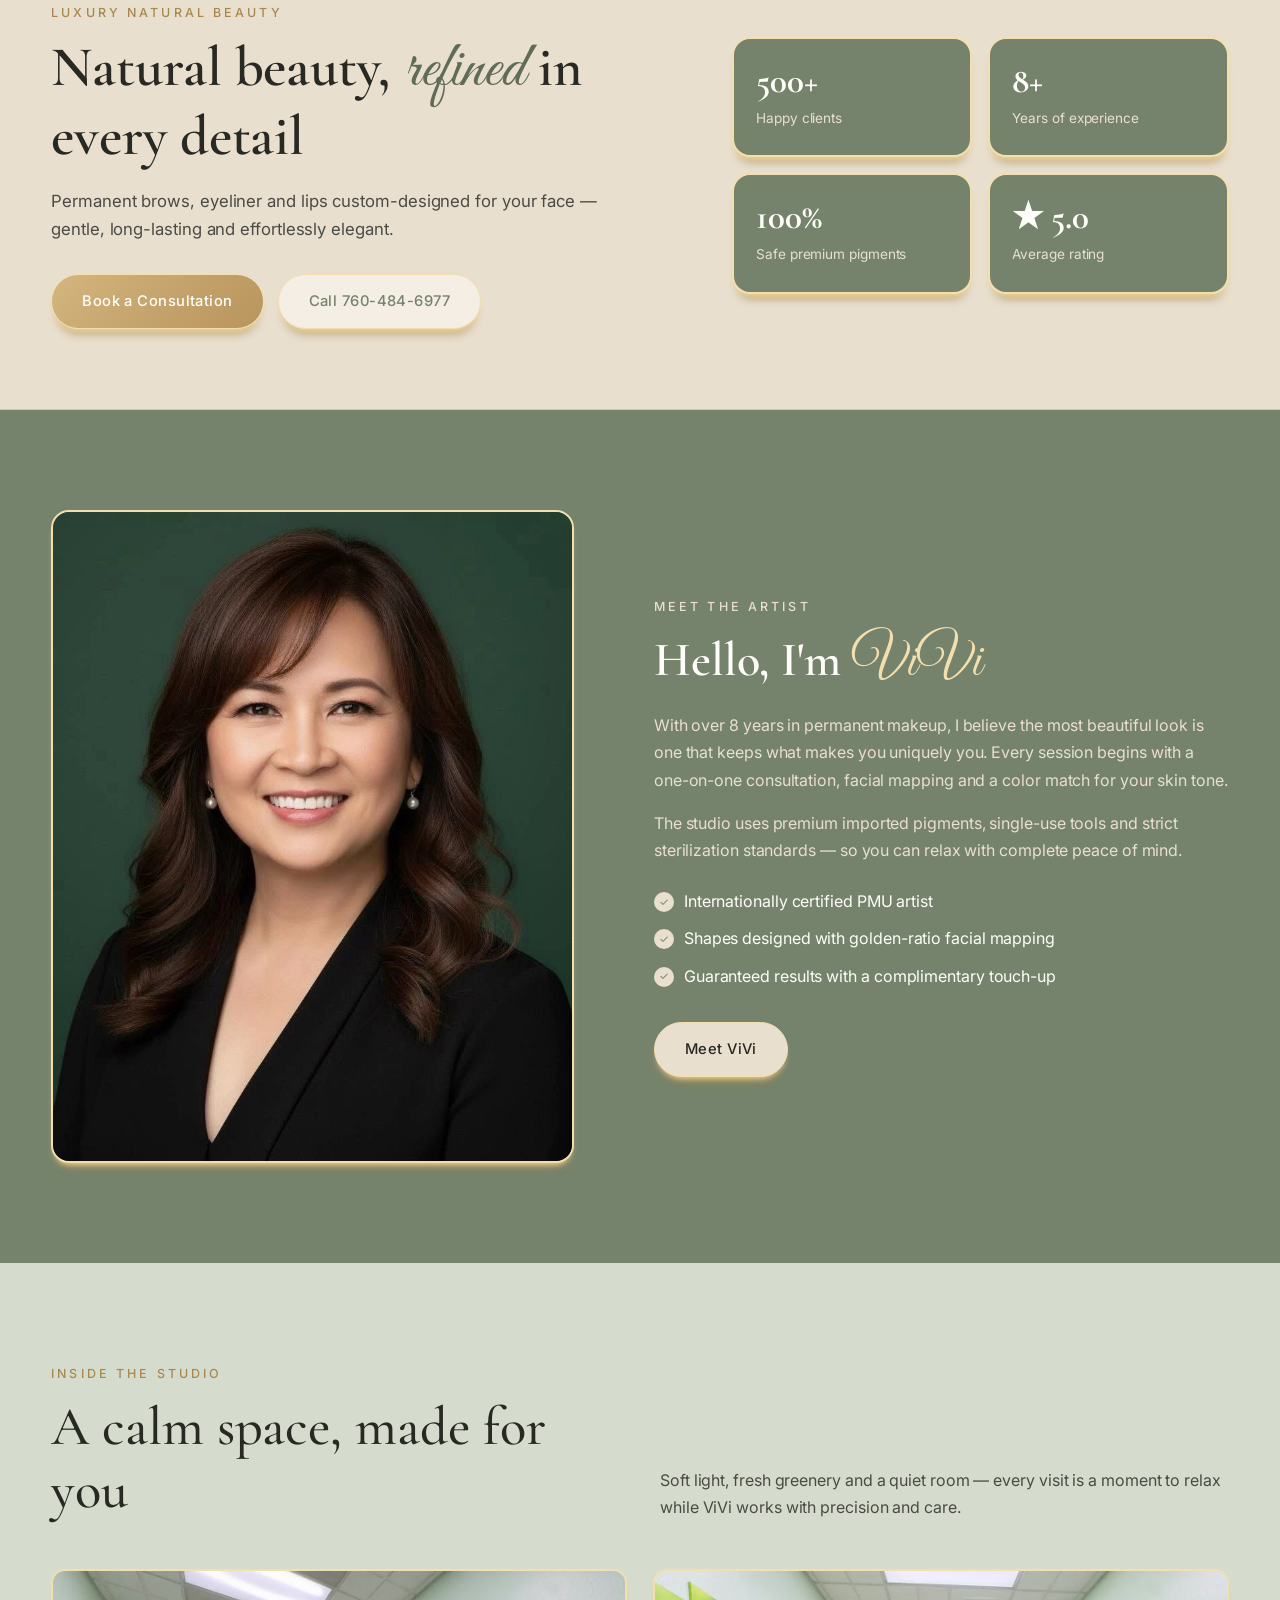
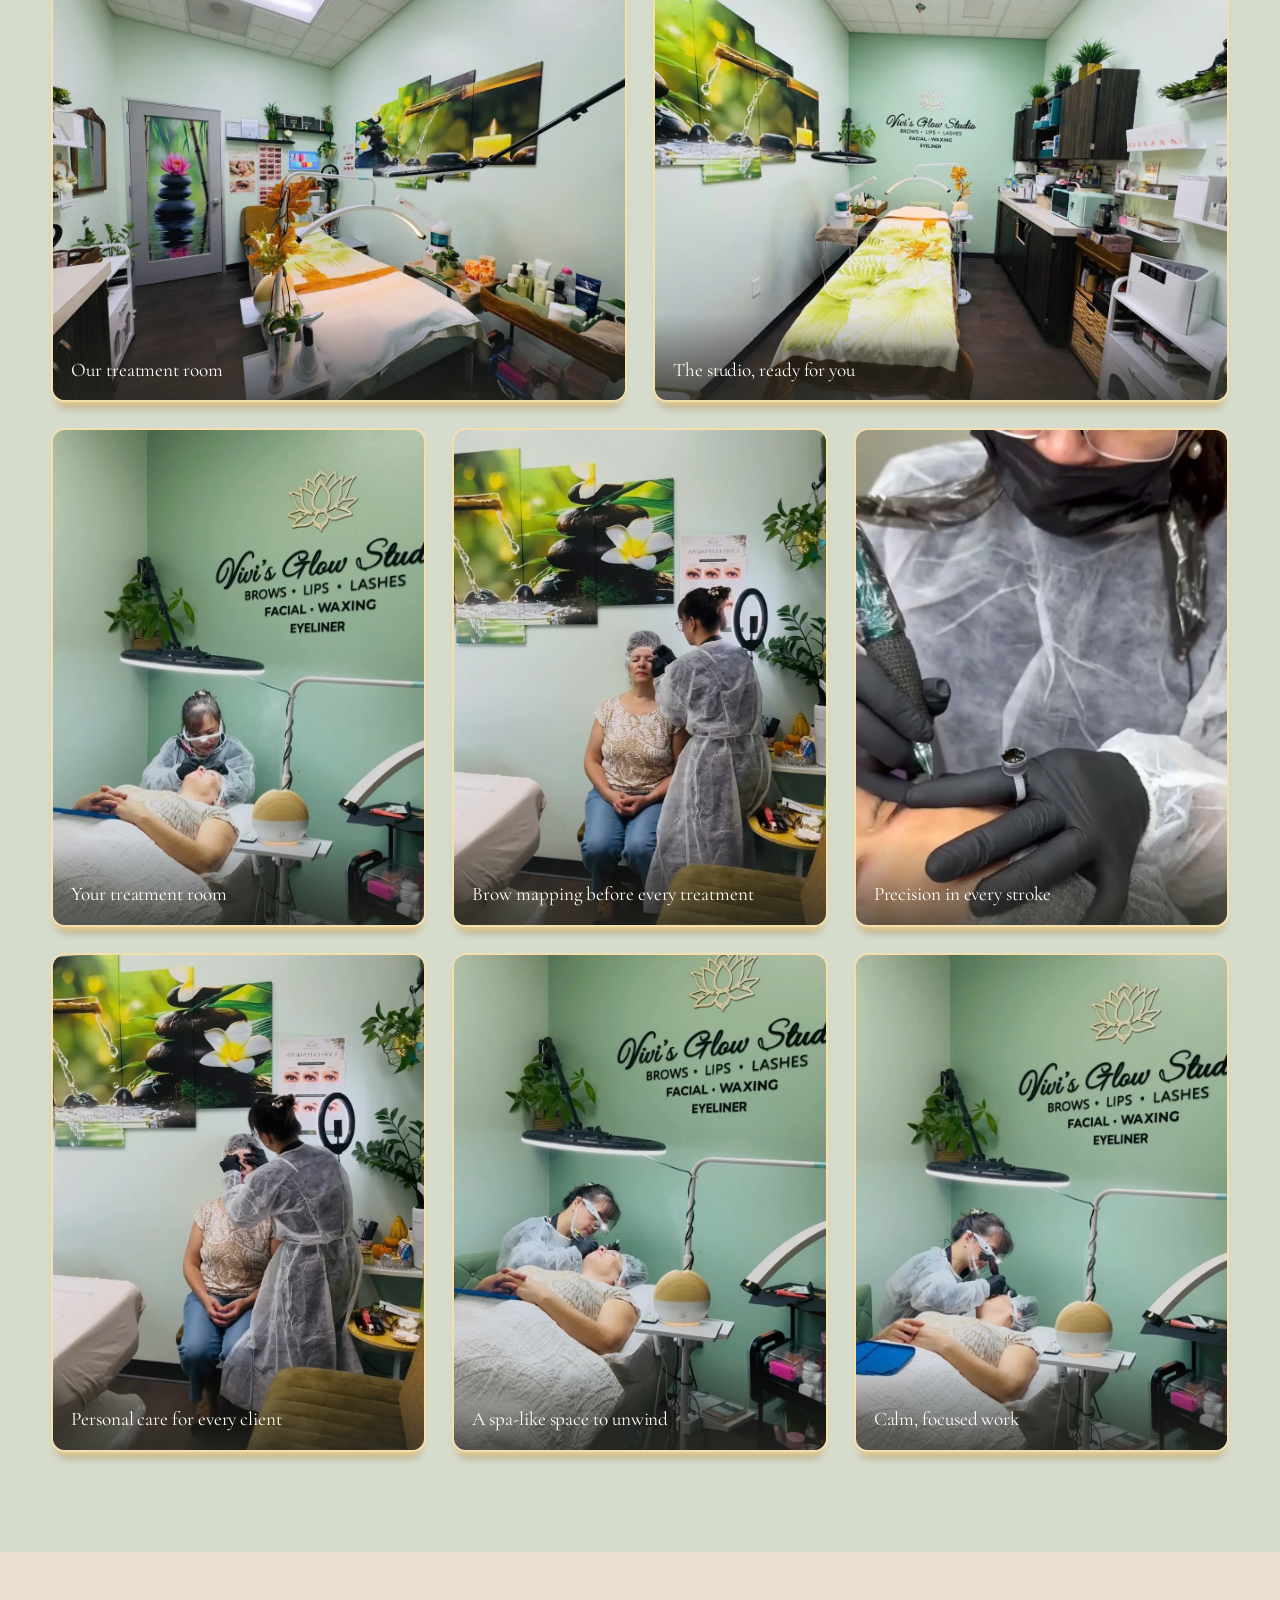
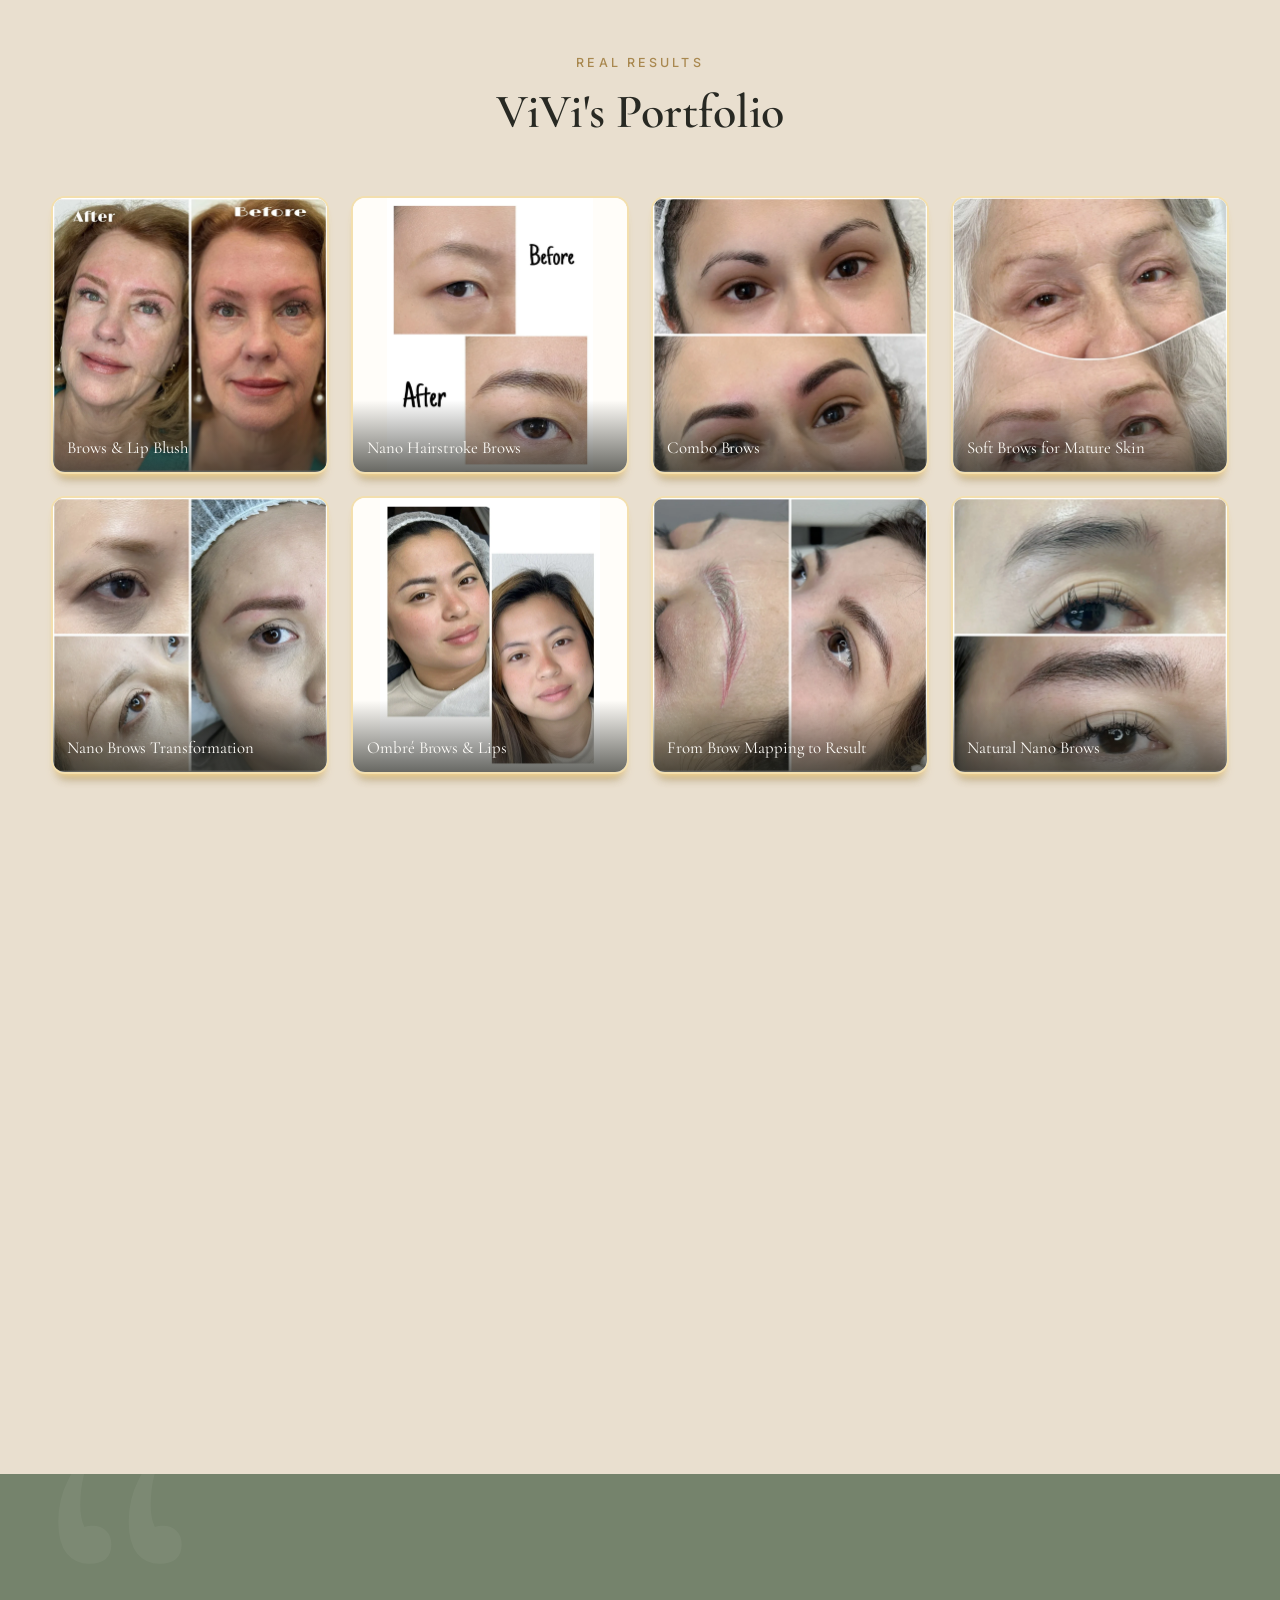
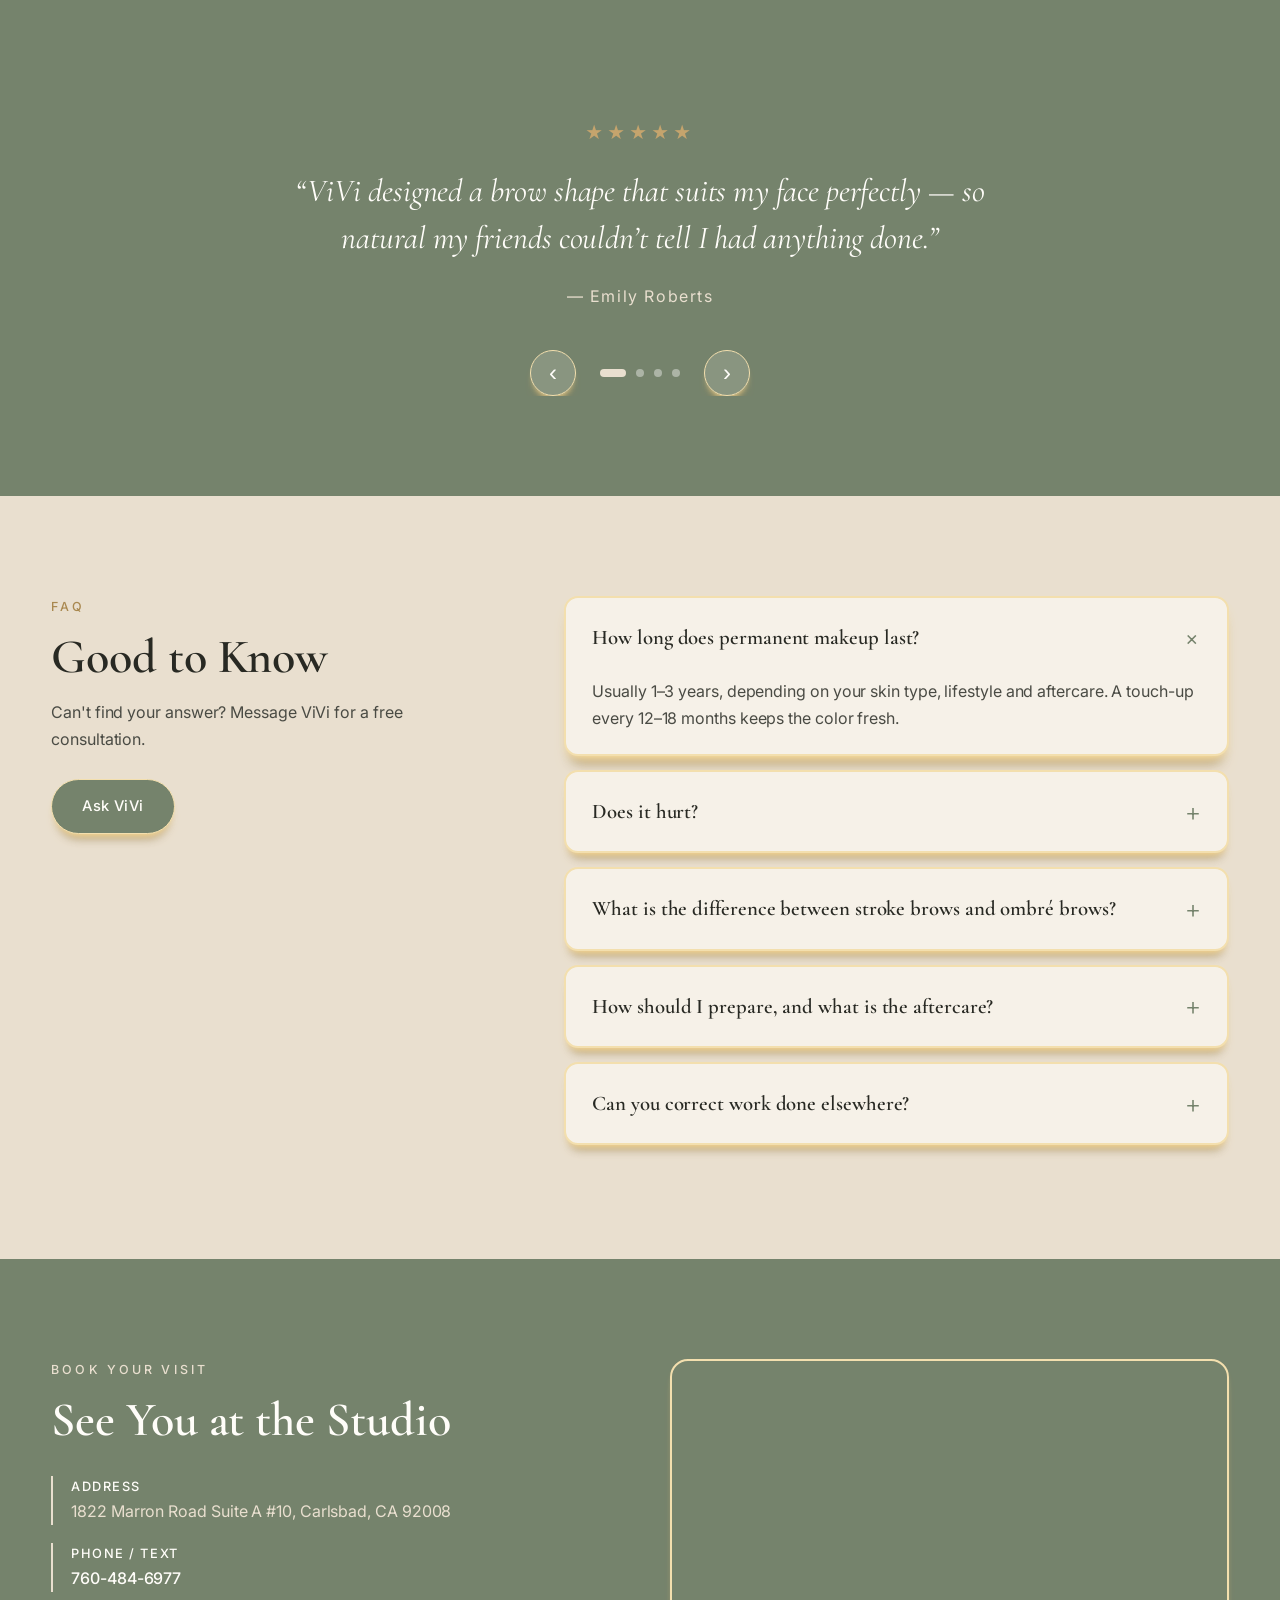
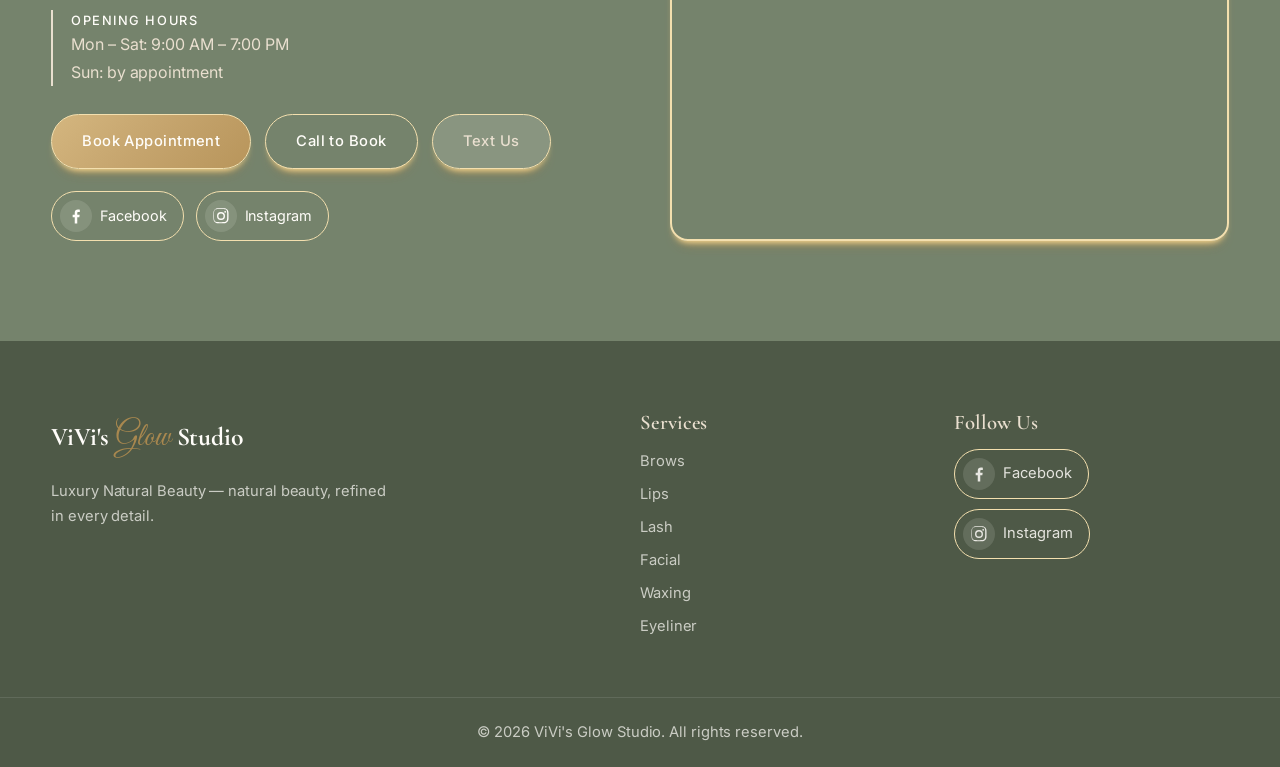
==== commit 03a05b67: "Call/Text booking popup, new lip and eyeliner photos, eyeliner videos - Book buttons open a Call / T" ====
--- a/index.html
+++ b/index.html
@@ -8,7 +8,7 @@
 <link rel="preconnect" href="https://fonts.googleapis.com">
 <link rel="preconnect" href="https://fonts.gstatic.com" crossorigin>
 <link href="https://fonts.googleapis.com/css2?family=Cormorant+Garamond:ital,wght@0,500;0,600;0,700;1,500;1,600&family=Inter:wght@300;400;500;600&family=Great+Vibes&family=Roboto:wght@400;500;700&display=swap" rel="stylesheet">
-<link rel="stylesheet" href="style.css?v=58">
+<link rel="stylesheet" href="style.css?v=60">
 </head>
 <body>
 
@@ -311,6 +311,6 @@
 <!-- Nút gọi nổi -->
 <a href="tel:+17604846977" class="float-call" aria-label="Call now: 760-484-6977"><svg viewBox="0 0 24 24" aria-hidden="true"><path d="M6.6 10.8a15.1 15.1 0 0 0 6.6 6.6l2.2-2.2c.3-.3.7-.4 1-.2 1.1.4 2.3.6 3.6.6.6 0 1 .4 1 1V20c0 .6-.4 1-1 1A17 17 0 0 1 3 4c0-.6.4-1 1-1h3.5c.6 0 1 .4 1 1 0 1.3.2 2.5.6 3.6.1.3 0 .7-.2 1L6.6 10.8z"/></svg><span class="float-call__num">760-484-6977</span></a>
 
-<script src="script.js?v=50"></script>
+<script src="script.js?v=51"></script>
 </body>
 </html>
--- a/style.css
+++ b/style.css
@@ -818,3 +818,24 @@
 .tcard__head h3{margin:0}
 .tcard__price{font-family:'Roboto',var(--sans);font-weight:500;font-size:1.3rem;color:var(--gold-dark);white-space:nowrap}
 .bform__err{color:#a3341f;font-size:.85rem;text-align:center;margin:0}
+
+/* ===== Popup đặt lịch: Gọi / Nhắn tin ===== */
+.bmodal__box--contact{text-align:center;width:min(440px,100%)}
+.bcontact__svc{display:inline-block;background:var(--sage-light);color:var(--sage-dark);font-weight:500;padding:5px 16px;border-radius:30px;margin:-4px 0 14px}
+.bcontact__svc[hidden]{display:none}
+.bcontact__lead{margin-bottom:24px}
+.bcontact__btns{display:grid;grid-template-columns:1fr 1fr;gap:14px}
+.bcontact__btn{display:inline-flex!important;align-items:center;justify-content:center;gap:10px;padding:15px 18px;font-size:1rem}
+.bcontact__btn svg{width:20px;height:20px;fill:currentColor}
+.bcontact__num{display:inline-block;margin-top:20px;font-family:'Roboto',var(--sans);font-size:1.4rem;font-weight:500;color:var(--gold-dark)}
+@media (max-width:420px){.bcontact__btns{grid-template-columns:1fr}}
+
+/* ===== Video trước/sau ===== */
+.results__item--video img{object-position:center 55%}
+.results__play{position:absolute;top:50%;left:50%;width:58px;height:58px;margin:-29px 0 0 -29px;border-radius:50%;background:rgba(40,41,35,.55);border:2px solid var(--glow-line);backdrop-filter:blur(2px)}
+.results__play::after{content:"";position:absolute;left:22px;top:16px;border-style:solid;border-width:12px 0 12px 19px;border-color:transparent transparent transparent #fff}
+.results__item--video:hover .results__play{background:var(--gold)}
+.vmodal{position:fixed;inset:0;z-index:250;background:rgba(20,20,18,.88);display:none;align-items:center;justify-content:center;padding:20px}
+.vmodal.open{display:flex}
+.vmodal video{max-width:min(480px,100%);max-height:88vh;border-radius:14px;border:2px solid var(--glow-line);background:#000}
+.vmodal__close{position:absolute;top:14px;right:20px;background:none;border:0;color:#fff;font-size:2.4rem;line-height:1;cursor:pointer}
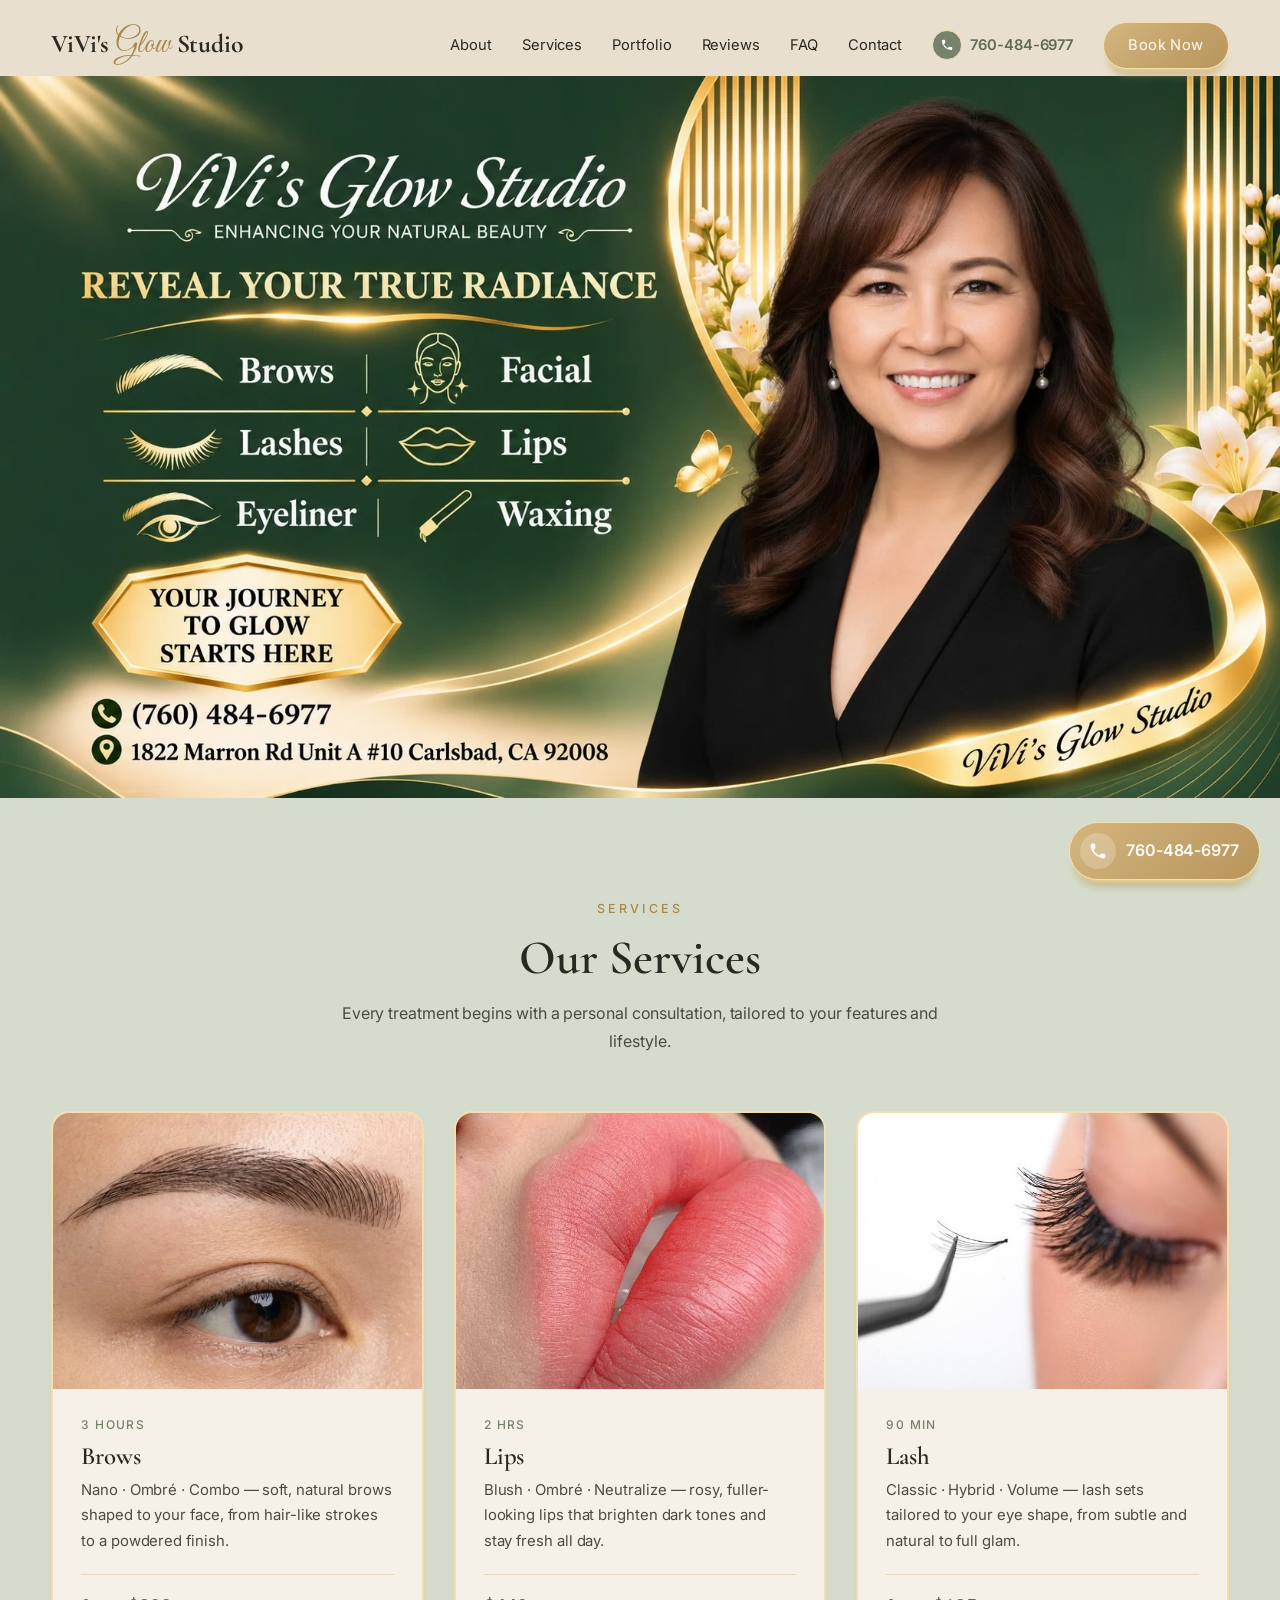
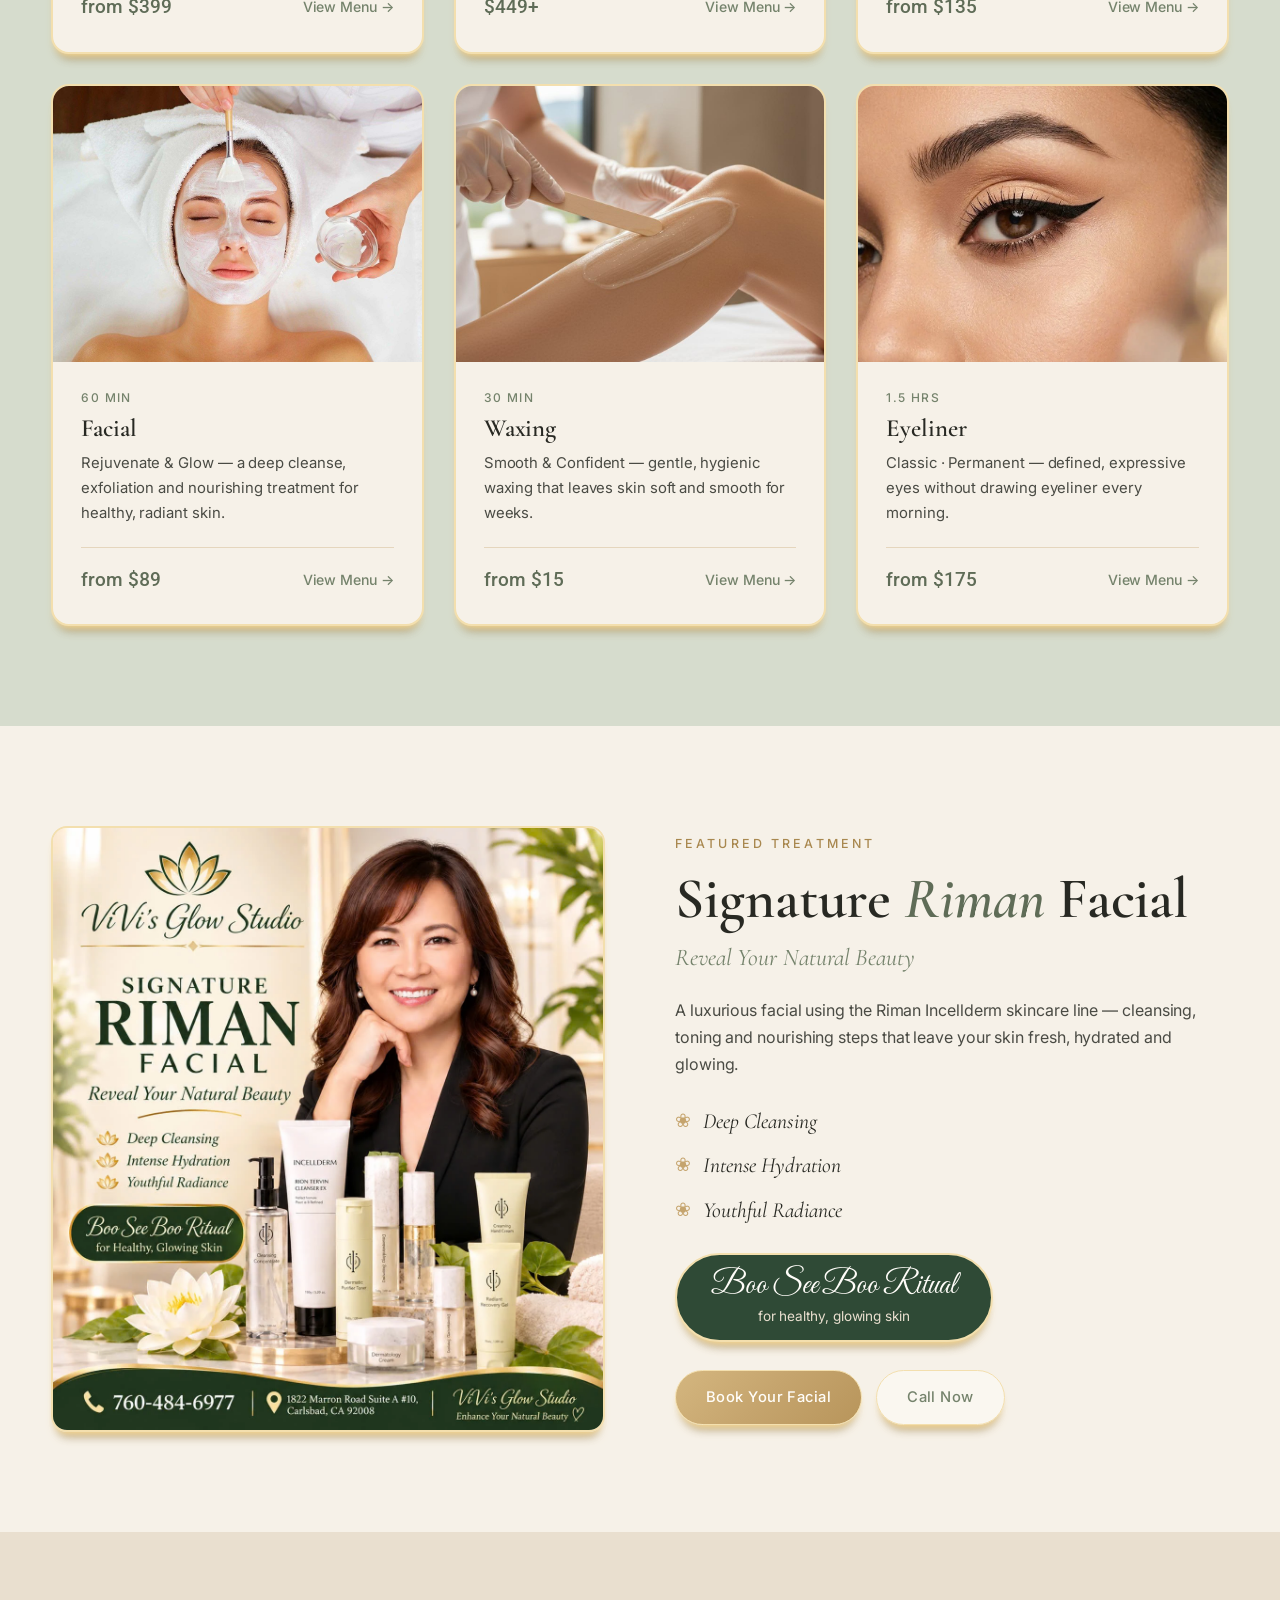
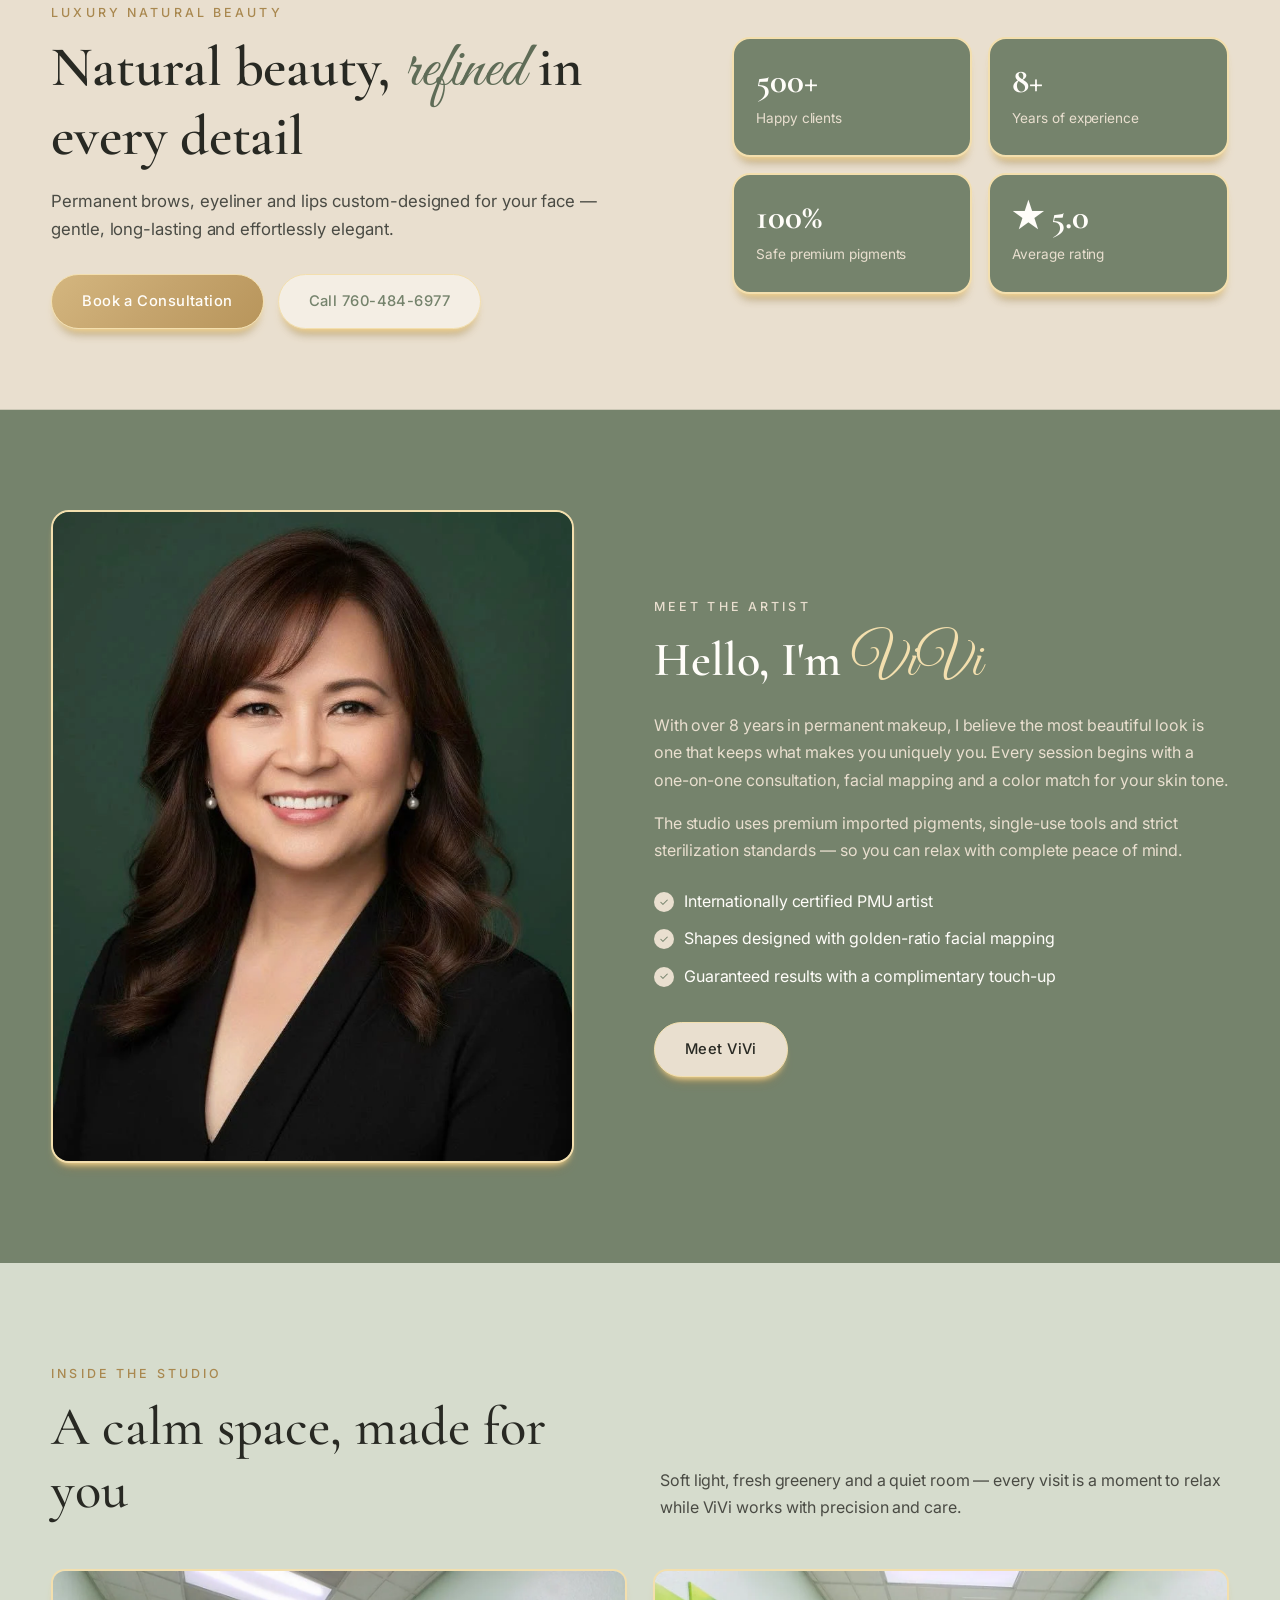
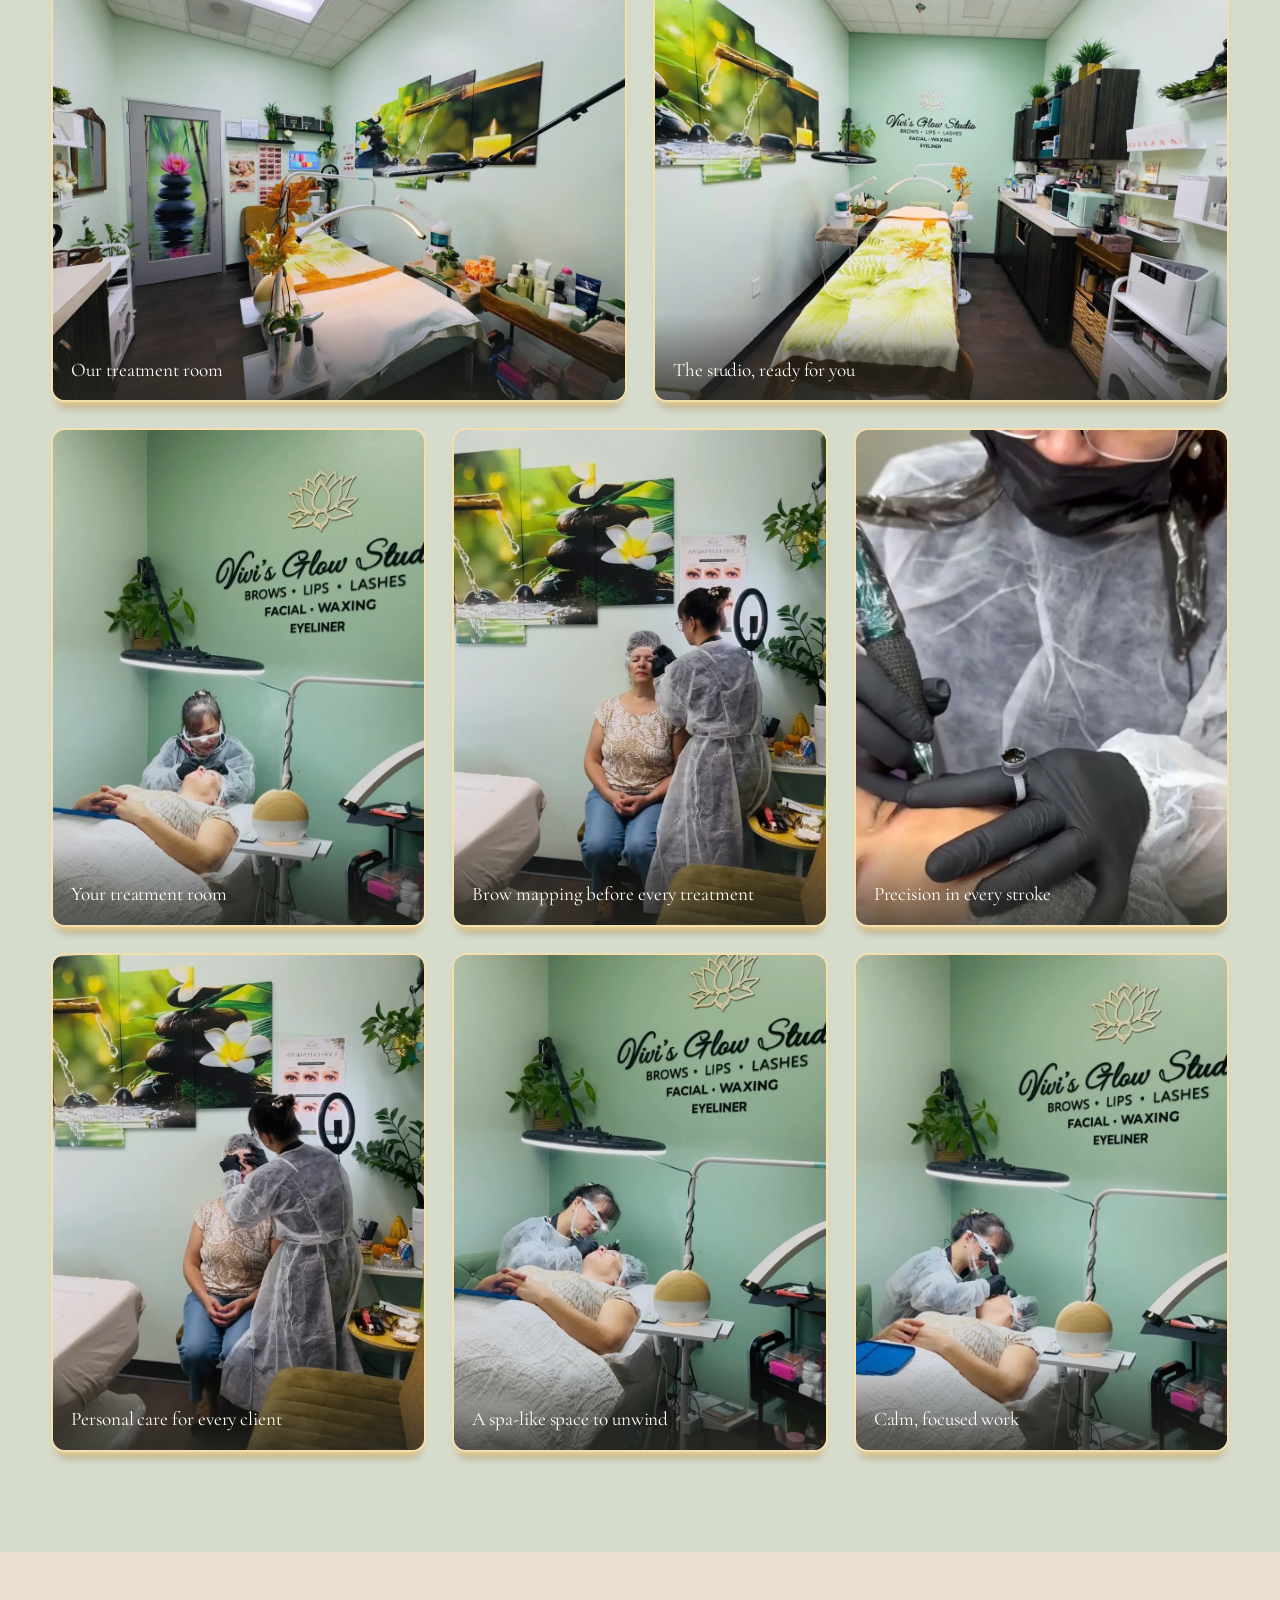
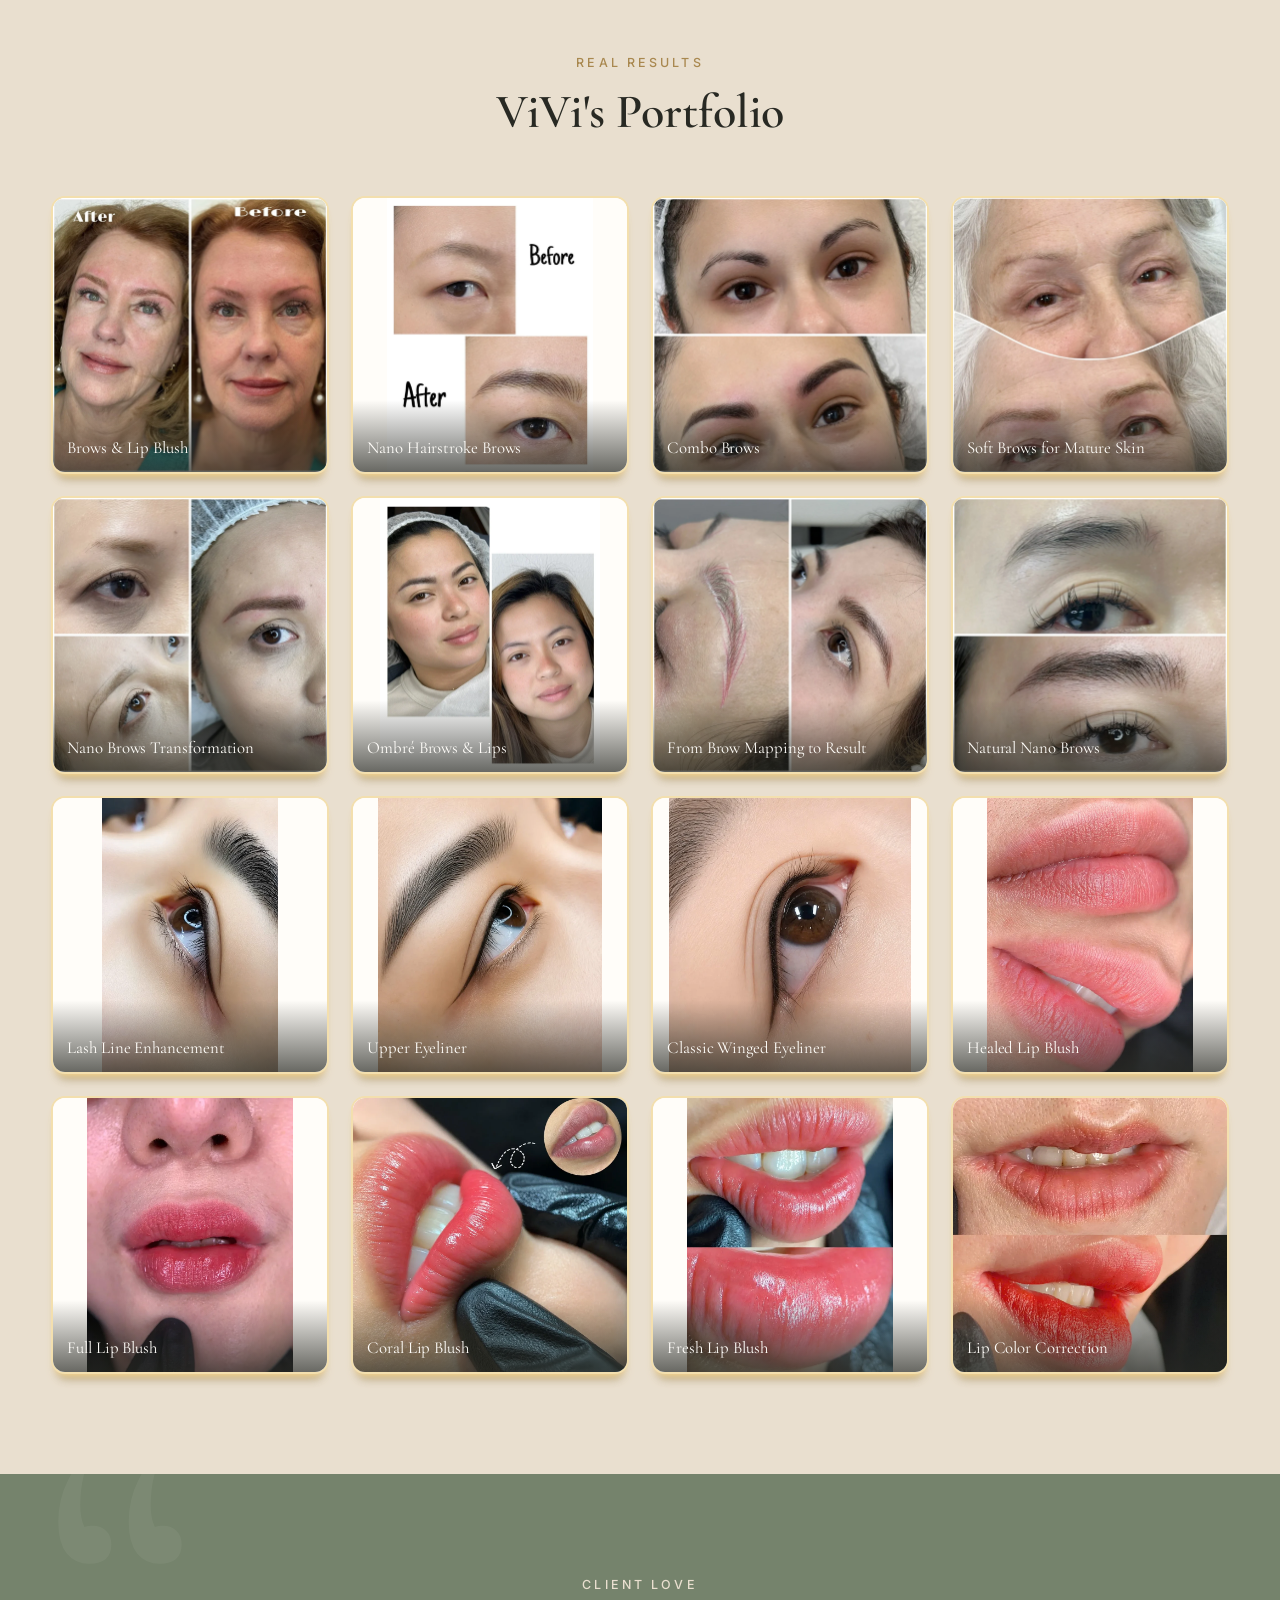
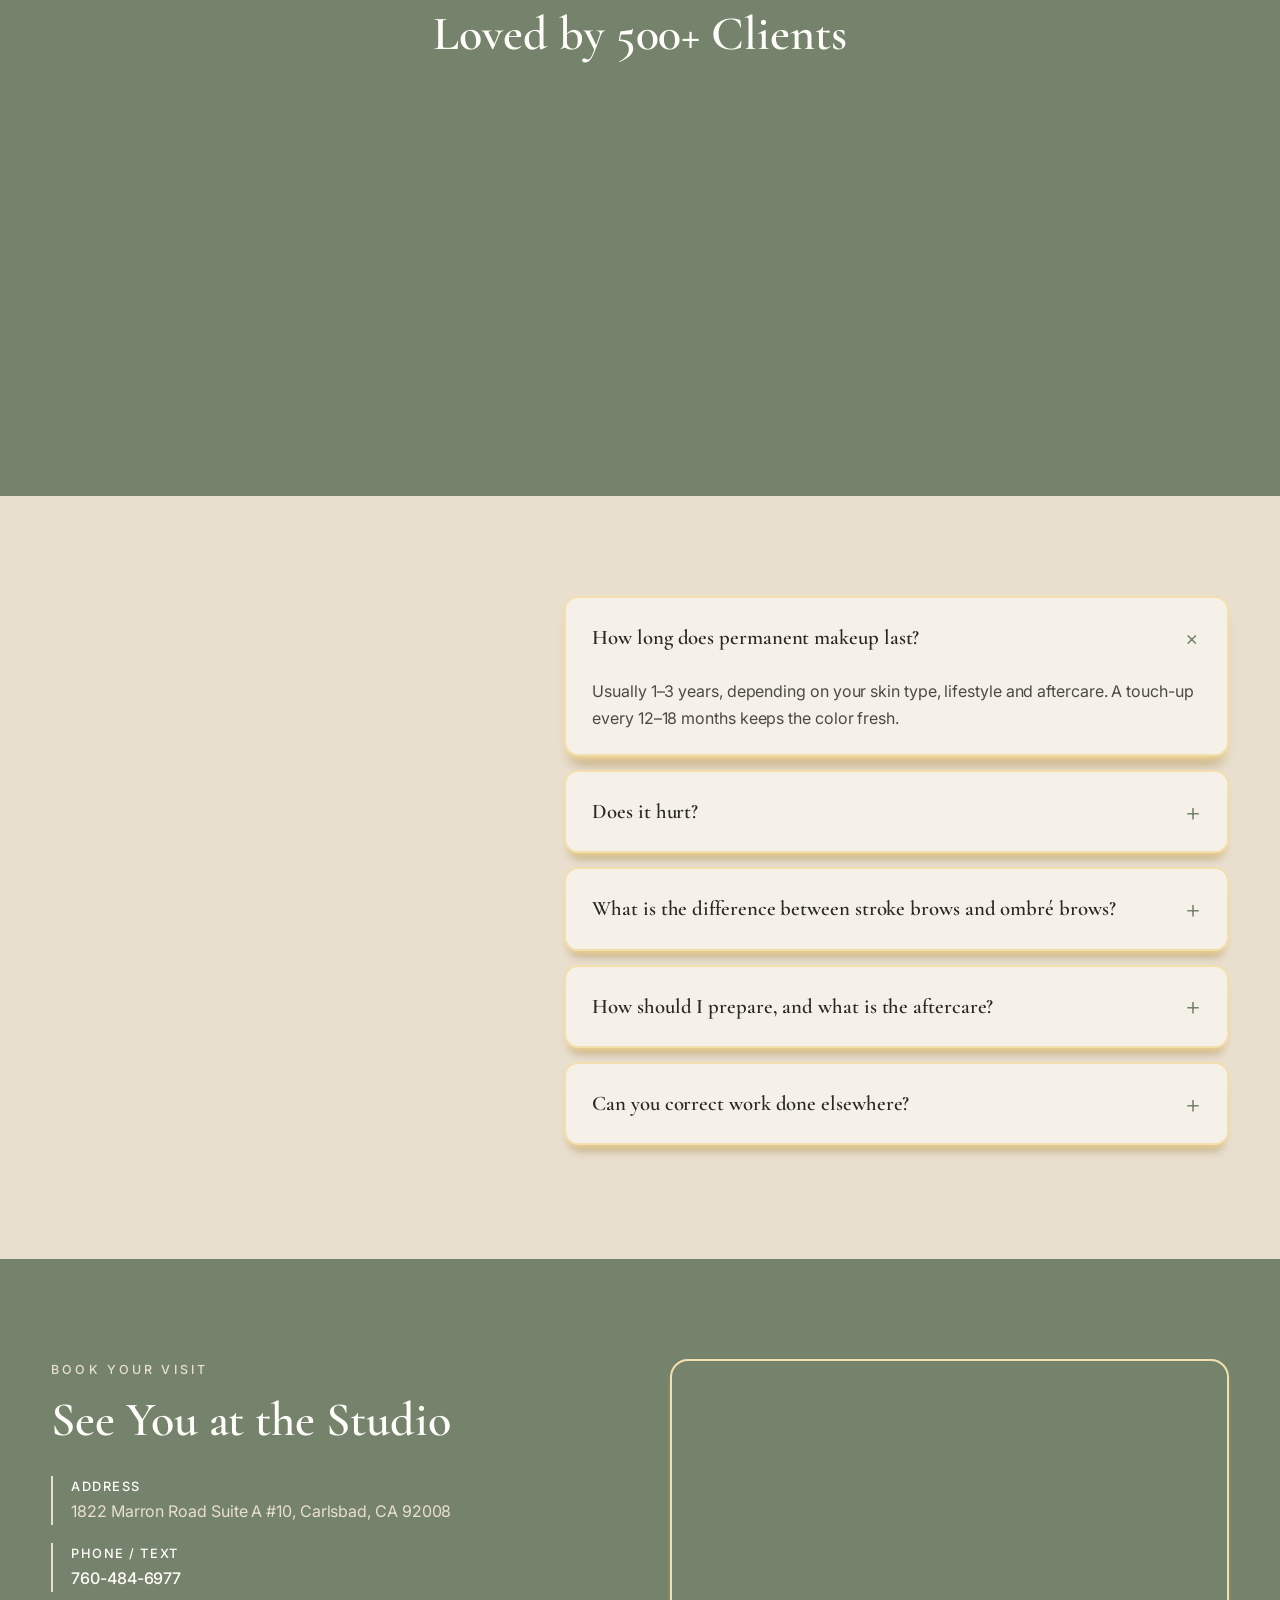
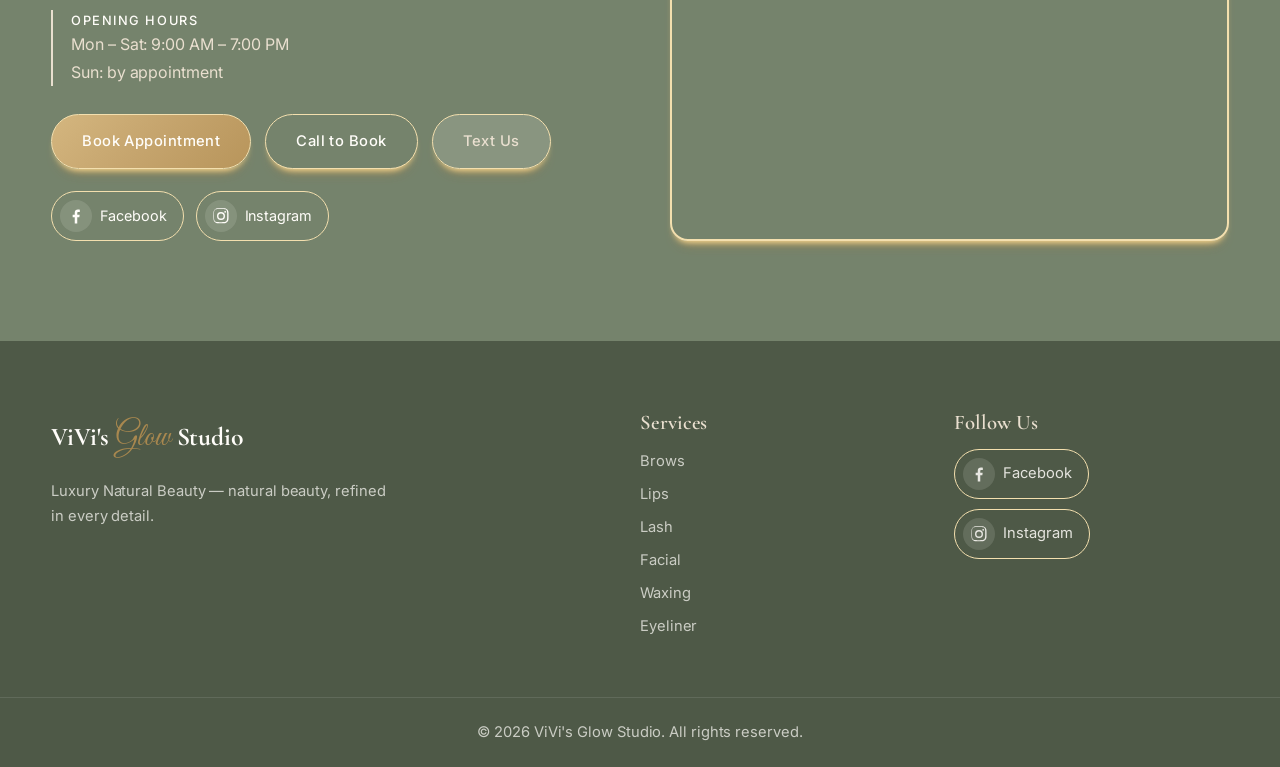
==== commit 64a99d1c: "New Brows card photo, brow and lash before/after photos Co-Authored-By: Claude Opus 5.5 <noreply@ant" ====
--- a/index.html
+++ b/index.html
@@ -18,7 +18,7 @@
     <a href="#top" class="logo">ViVi's <span>Glow</span> Studio</a>
     <nav class="nav" id="nav">
       <a href="#about">About</a>
-      <a href="services.html">Services</a>
+      <a href="services">Services</a>
       <a href="#portfolio">Portfolio</a>
       <a href="#reviews">Reviews</a>
       <a href="#faq">FAQ</a>
@@ -45,12 +45,12 @@
     </div>
     <div class="grid grid--3">
       <article class="service reveal">
-        <div class="service__img"><img src="images/svc-brows-new.webp" alt="Brows"></div>
+        <div class="service__img"><img src="images/svc-brows-new.webp?v=2" alt="Brows"></div>
         <div class="service__body">
           <span class="service__time">3 hours</span>
           <h3>Brows</h3>
           <p>Nano · Ombré · Combo — soft, natural brows shaped to your face, from hair-like strokes to a powdered finish.</p>
-          <div class="service__foot"><span class="price">from $399</span><a href="services.html?type=brows" class="service__link">View Menu →</a></div>
+          <div class="service__foot"><span class="price">from $399</span><a href="services/brows" class="service__link">View Menu →</a></div>
         </div>
       </article>
       <article class="service reveal">
@@ -59,7 +59,7 @@
           <span class="service__time">2 hrs</span>
           <h3>Lips</h3>
           <p>Blush · Ombré · Neutralize — rosy, fuller-looking lips that brighten dark tones and stay fresh all day.</p>
-          <div class="service__foot"><span class="price">$449+</span><a href="services.html?type=lips" class="service__link">View Menu →</a></div>
+          <div class="service__foot"><span class="price">$449+</span><a href="services/lips" class="service__link">View Menu →</a></div>
         </div>
       </article>
       <article class="service reveal">
@@ -68,7 +68,7 @@
           <span class="service__time">90 min</span>
           <h3>Lash</h3>
           <p>Classic · Hybrid · Volume — lash sets tailored to your eye shape, from subtle and natural to full glam.</p>
-          <div class="service__foot"><span class="price">from $135</span><a href="services.html?type=lash" class="service__link">View Menu →</a></div>
+          <div class="service__foot"><span class="price">from $135</span><a href="services/lash" class="service__link">View Menu →</a></div>
         </div>
       </article>
       <article class="service reveal">
@@ -77,7 +77,7 @@
           <span class="service__time">60 min</span>
           <h3>Facial</h3>
           <p>Rejuvenate & Glow — a deep cleanse, exfoliation and nourishing treatment for healthy, radiant skin.</p>
-          <div class="service__foot"><span class="price">from $89</span><a href="services.html?type=facial" class="service__link">View Menu →</a></div>
+          <div class="service__foot"><span class="price">from $89</span><a href="services/facial" class="service__link">View Menu →</a></div>
         </div>
       </article>
       <article class="service reveal">
@@ -86,7 +86,7 @@
           <span class="service__time">30 min</span>
           <h3>Waxing</h3>
           <p>Smooth & Confident — gentle, hygienic waxing that leaves skin soft and smooth for weeks.</p>
-          <div class="service__foot"><span class="price">from $15</span><a href="services.html?type=waxing" class="service__link">View Menu →</a></div>
+          <div class="service__foot"><span class="price">from $15</span><a href="services/waxing" class="service__link">View Menu →</a></div>
         </div>
       </article>
       <article class="service reveal">
@@ -95,7 +95,7 @@
           <span class="service__time">1.5 hrs</span>
           <h3>Eyeliner</h3>
           <p>Classic · Permanent — defined, expressive eyes without drawing eyeliner every morning.</p>
-          <div class="service__foot"><span class="price">from $175</span><a href="services.html?type=eyeliner" class="service__link">View Menu →</a></div>
+          <div class="service__foot"><span class="price">from $175</span><a href="services/eyeliner" class="service__link">View Menu →</a></div>
         </div>
       </article>
     </div>
@@ -298,7 +298,7 @@
     </div>
     <div>
       <h4>Services</h4>
-      <a href="services.html?type=brows">Brows</a><a href="services.html?type=lips">Lips</a><a href="services.html?type=lash">Lash</a><a href="services.html?type=facial">Facial</a><a href="services.html?type=waxing">Waxing</a><a href="services.html?type=eyeliner">Eyeliner</a>
+      <a href="services/brows">Brows</a><a href="services/lips">Lips</a><a href="services/lash">Lash</a><a href="services/facial">Facial</a><a href="services/waxing">Waxing</a><a href="services/eyeliner">Eyeliner</a>
     </div>
     <div>
       <h4>Follow Us</h4>
